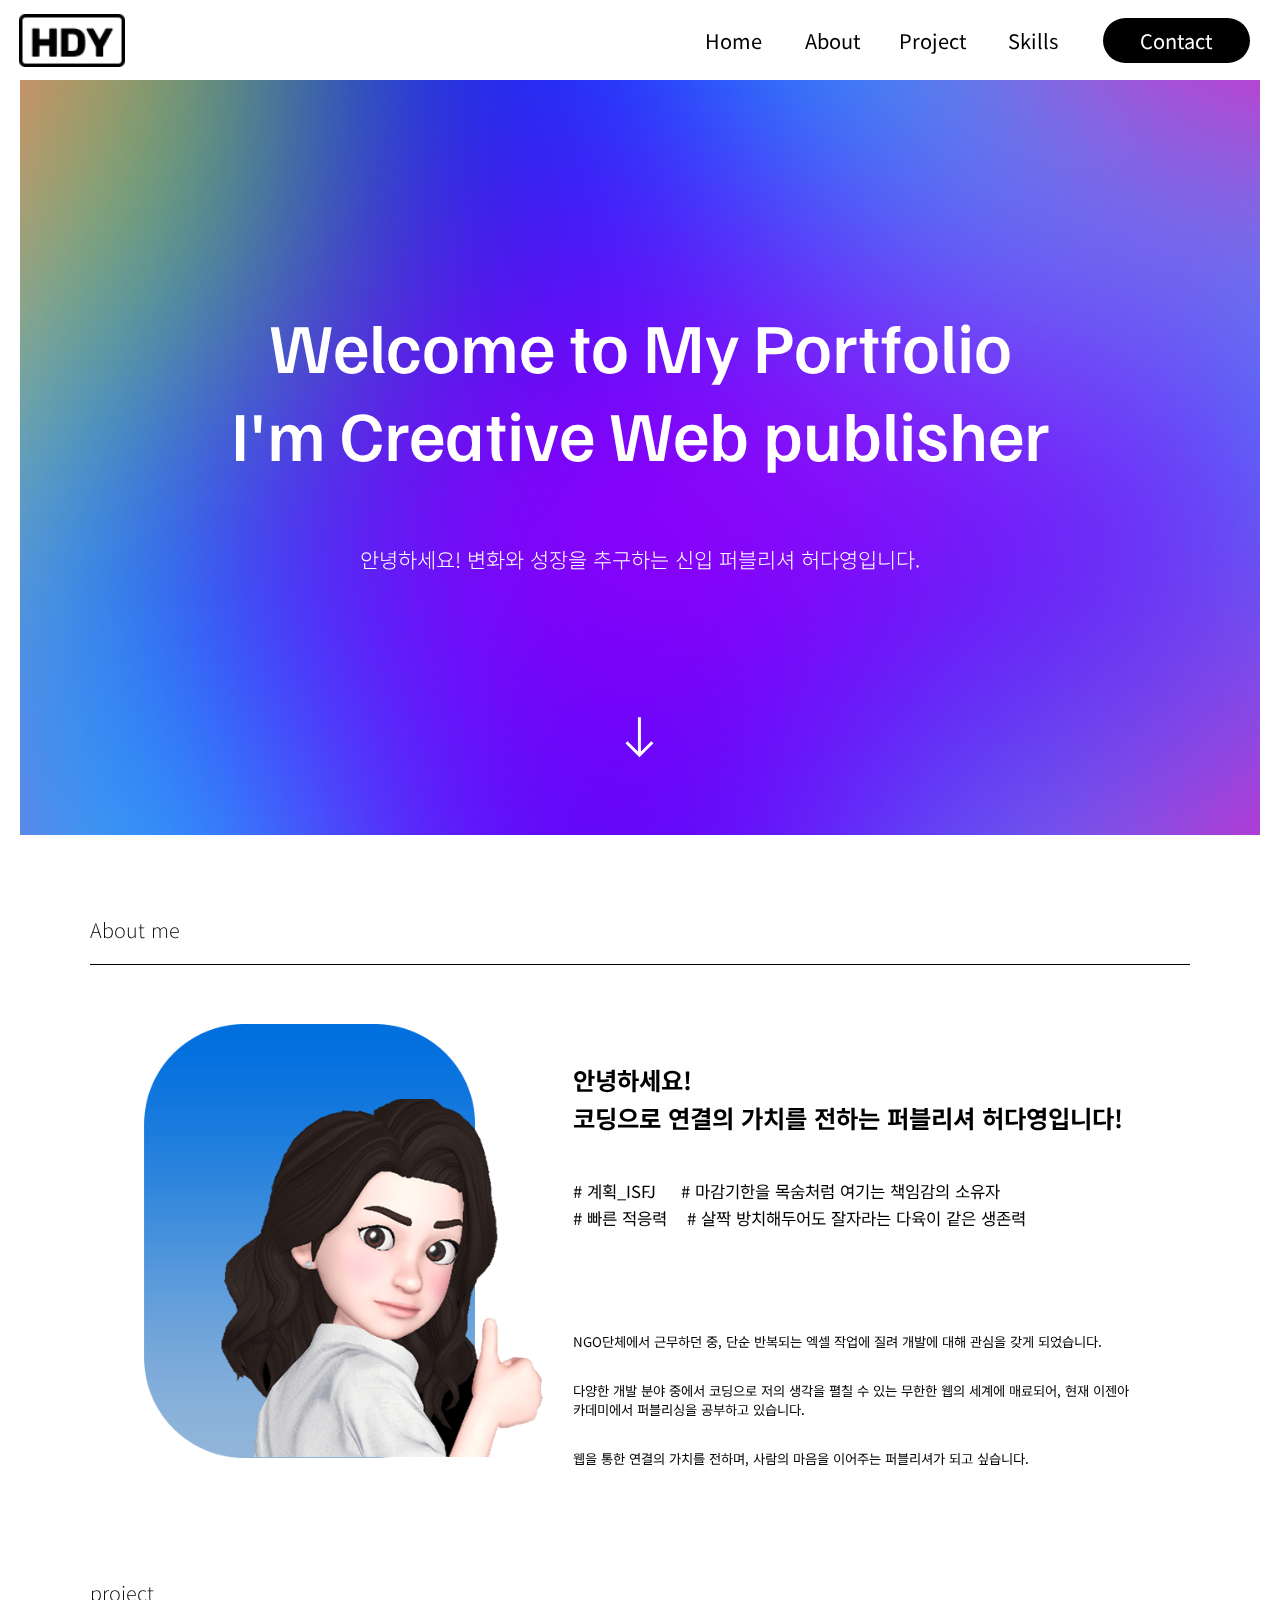
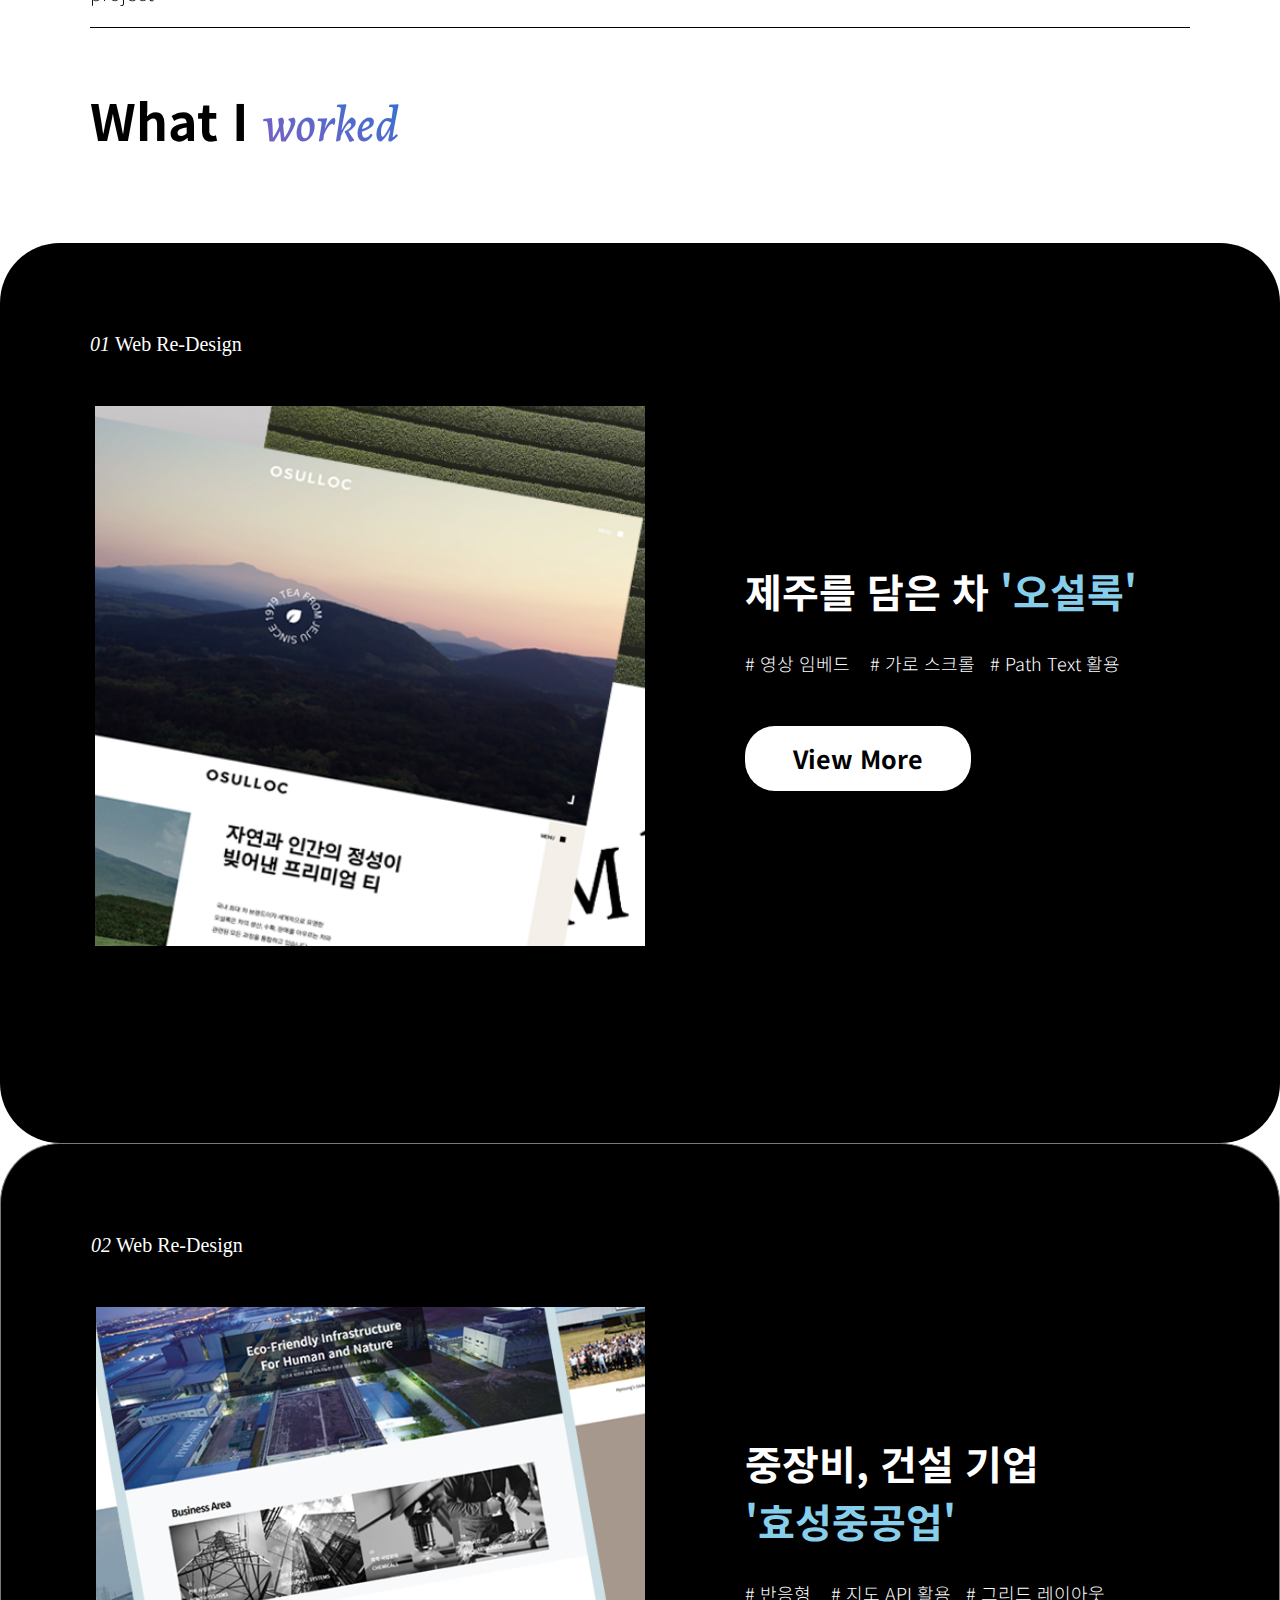
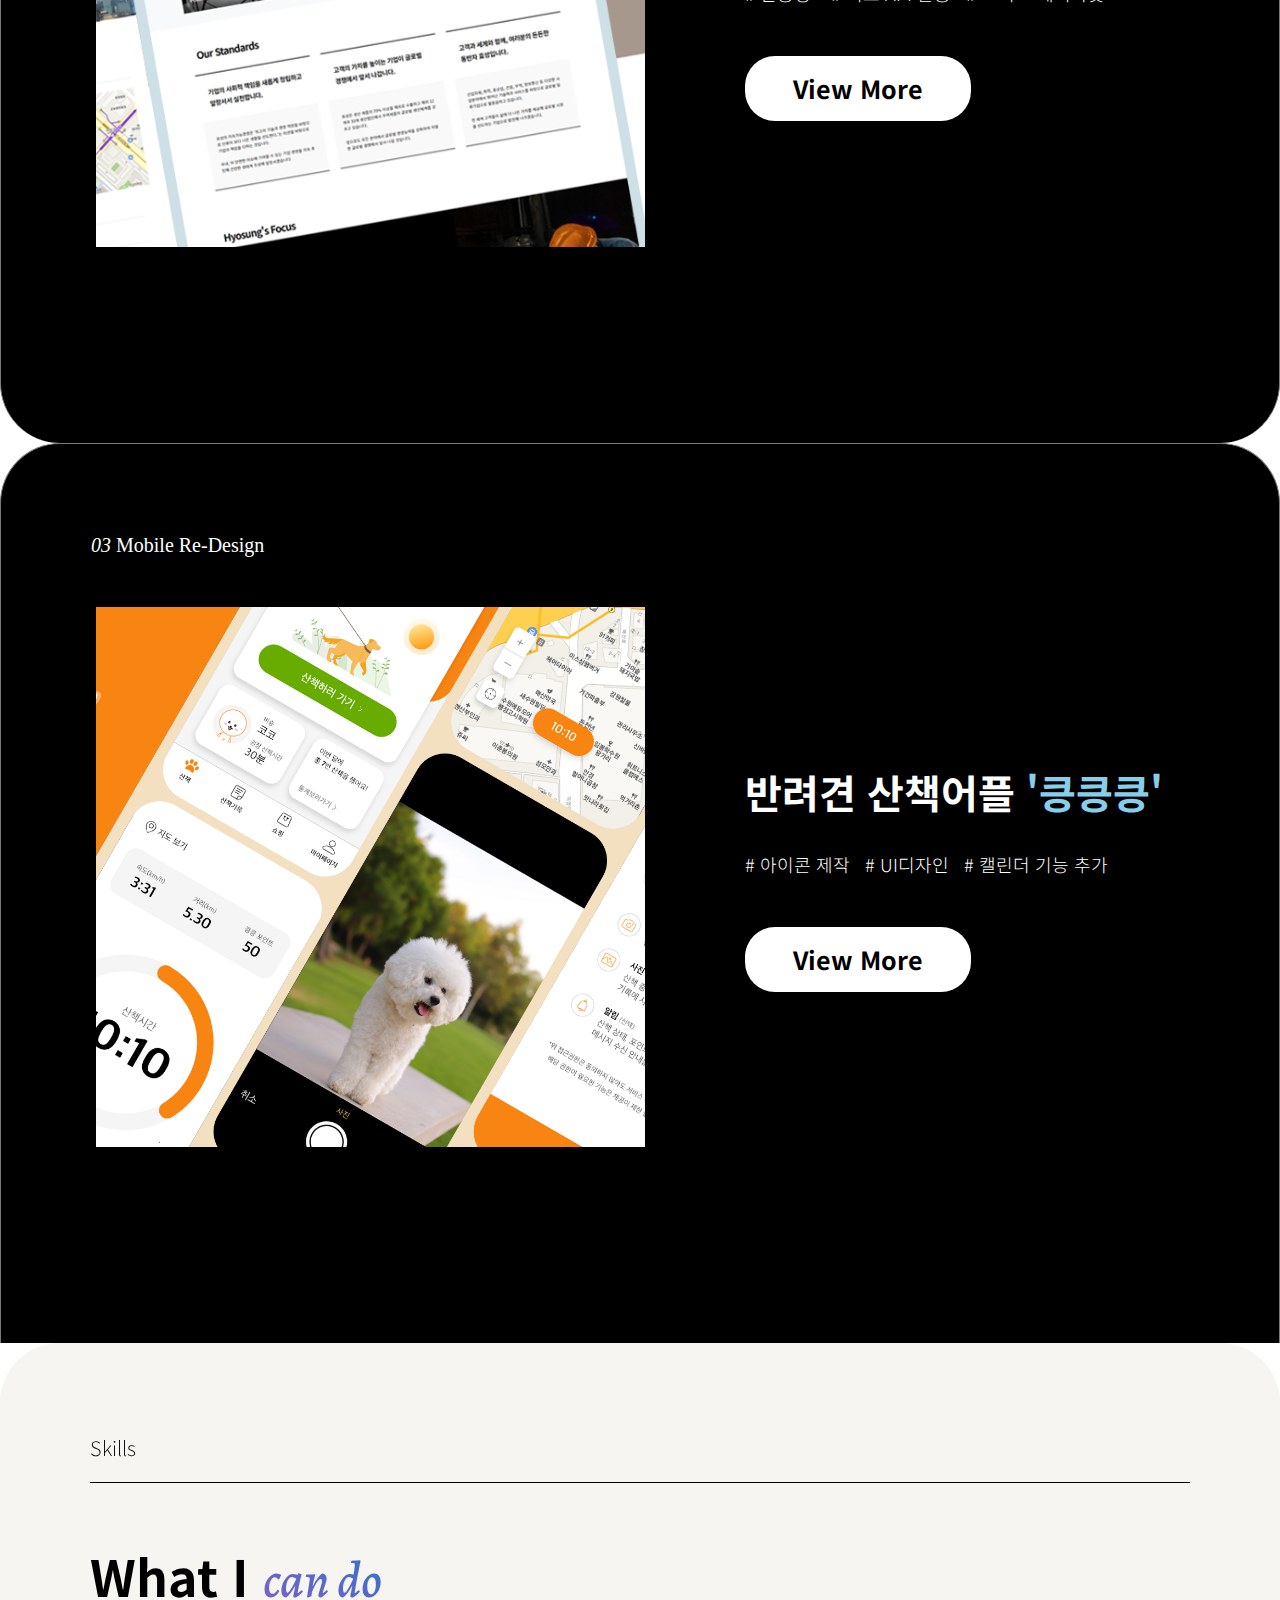
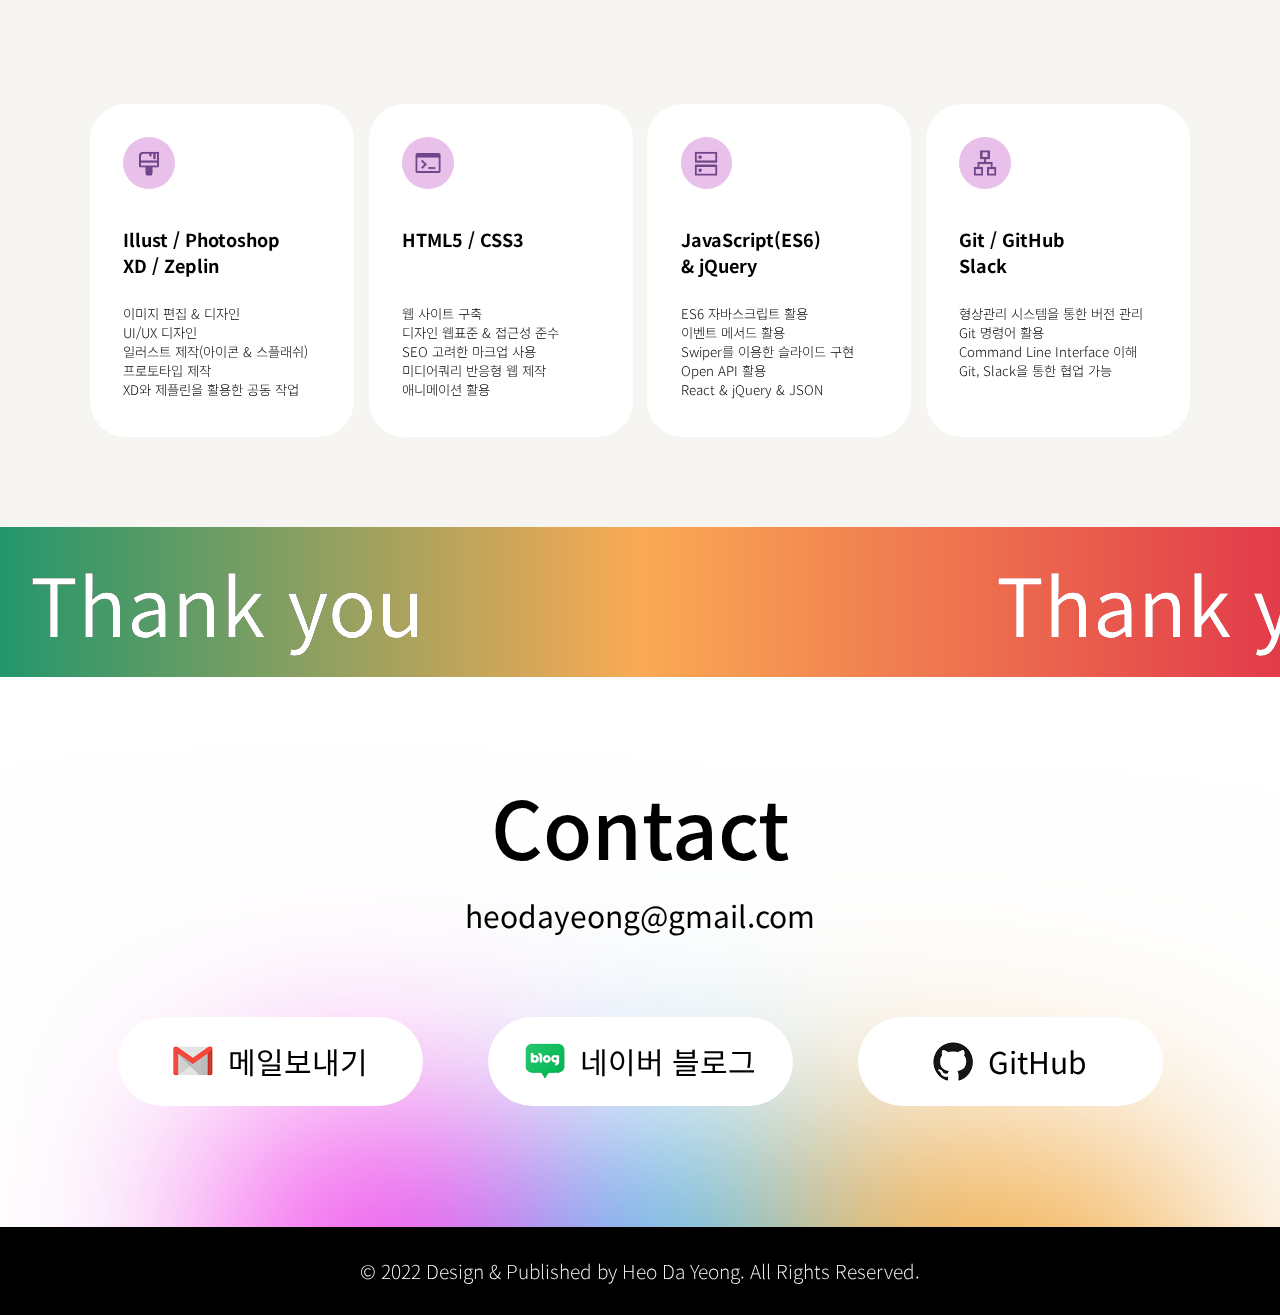
==== index.html @ 9a9a5e25 "포트폴리오 오픈그래피 추가" ====
<!DOCTYPE html>
<html lang="ko">
  <head>
    <meta charset="UTF-8" />
    <meta http-equiv="X-UA-Compatible" content="IE=edge" />
    <meta
      name="viewport"
      content="width=device-width,initial-scale=1,minimum-scale=1,maximum-scale=1,user-scalable=no"
    />
    <title>다영's 포트폴리오</title>
    <!-- 미니 리셋 -->
    <link rel="stylesheet" href="common/minireset.css" />
    <!-- 작성한 CSS -->
    <link rel="stylesheet" href="portfolio.css" />
    <!-- 웹폰트 연결 -->
    <link rel="preconnect" href="https://fonts.googleapis.com" />
    <link rel="preconnect" href="https://fonts.gstatic.com" crossorigin />
    <link
      href="https://fonts.googleapis.com/css2?family=Alegreya:ital,wght@0,400;0,500;0,600;0,700;1,400;1,500;1,600;1,700&family=Familjen+Grotesk:ital,wght@0,400;0,500;0,600;0,700;1,400;1,500;1,600;1,700&family=Noto+Sans+KR:wght@100;300;400;500;700;900&display=swap"
      rel="stylesheet"
    />
    <!-- 파비콘 -->
    <link href="./myfavicon.ico" rel="icon" type="image/x-icon" />
    <!-- 오픈그래프 -->
    <meta property="og:title" content="다영's 포트폴리오" />
    <meta
      property="og:description"
      content="웹 퍼블리셔 허다영의 포트폴리오 페이지입니다"
    />
    <meta
      property="og:image"
      content="https://zeroall-h.github.io/portfolio/images/opengraph_img1.png"
    />
    <meta property="og:url" content="https://zeroall-h.github.io/portfolio/" />
    <!-- 트위터 연결 -->
    <meta name="twitter:card" content="다영's 포트폴리오" />
    <meta name="twitter:title" content="다영's 포트폴리오" />
    <meta
      name="twitter:description"
      content="웹 퍼블리셔 허다영의 포트폴리오 페이지입니다"
    />
    <meta
      name="twitter:image"
      content="https://zeroall-h.github.io/portfolio/images/opengraph_img3.png"
    />
    <meta name="twitter:url" content="https://zeroall-h.github.io/portfolio/" />

    <!-- 제이쿼리 연결 -->
    <script src="common/jquery-3.6.0.min.js"></script>
    <script defer src="script.js"></script>
    <!-- 마우스 이벤트 -->
    <script defer src="./script.js"></script>

    <script src="https://cpwebassets.codepen.io/assets/editor/iframe/iframeConsoleRunner-7549a40147ccd0ba0a6b5373d87e770e49bb4689f1c2dc30cccc7463f207f997.js"></script>
    <script src="https://cpwebassets.codepen.io/assets/editor/iframe/iframeRefreshCSS-4793b73c6332f7f14a9b6bba5d5e62748e9d1bd0b5c52d7af6376f3d1c625d7e.js"></script>
    <script src="https://cpwebassets.codepen.io/assets/editor/iframe/iframeRuntimeErrors-4f205f2c14e769b448bcf477de2938c681660d5038bc464e3700256713ebe261.js"></script>
  </head>
  <body>
    <header>
      <h1><a href="/">로고</a></h1>
      <ul id="gnb">
        <li><a href="#">Home</a></li>
        <li><a href="#aboutMe">About</a></li>
        <li><a href="#project">Project</a></li>
        <li><a href="#skills">Skills</a></li>
        <li><a href="#contact">Contact</a></li>
      </ul>
    </header>
    <main>
      <div class="mainBox" id="main">
        <h2>
          Welcome to My Portfolio<span class="block">
            I'm <span id="move">Creative</span> Web publisher</span
          >
        </h2>
        <h3>안녕하세요! 변화와 성장을 추구하는 신입 퍼블리셔 허다영입니다.</h3>
        <div class="scrollDown"></div>
      </div>
    </main>
    <section id="aboutMe" class="aboutMe">
      <h2 class="sectionTitle">About me</h2>
      <div class="line"></div>
      <div class="aboutMeWrapper">
        <div class="emoji_wrap">
          <div class="emoji_background"></div>
          <div class="emoji"></div>
        </div>

        <div class="intro_wrap">
          <ul class="intro">
            <li>
              <h2>
                <span class="block">안녕하세요!</span> 코딩으로 연결의 가치를
                전하는 퍼블리셔 허다영입니다!
              </h2>
            </li>
            <li>
              # 계획_ISFJ &nbsp;&nbsp;&nbsp; # 마감기한을 목숨처럼 여기는
              책임감의 소유자
            </li>
            <li></li>
            <li>
              # 빠른 적응력 &nbsp;&nbsp;&nbsp;# 살짝 방치해두어도 잘자라는
              다육이 같은 생존력
            </li>
            <li></li>
          </ul>
          <div class="txt_wrap">
            <p>
              NGO단체에서 근무하던 중, 단순 반복되는 엑셀 작업에 질려 개발에
              대해 관심을 갖게 되었습니다.
            </p>

            <p>
              다양한 개발 분야 중에서 코딩으로 저의 생각을 펼칠 수 있는 무한한
              웹의 세계에 매료되어, 현재 이젠아카데미에서 퍼블리싱을 공부하고
              있습니다.
            </p>

            <p>
              웹을 통한 연결의 가치를 전하며, 사람의 마음을 이어주는 퍼블리셔가
              되고 싶습니다.
            </p>
          </div>
        </div>
      </div>
    </section>

    <section class="project" id="project">
      <div class="lineBox">
        <h2 class="sectionTitle">project</h2>
        <div class="line"></div>
        <div class="decoration_title">
          What I <span class="decoration_title_color">worked</span>
        </div>
      </div>
      <ul class="projectBox">
        <li>
          <p>01 <span class="projectTxt">Web Re-Design</span></p>
          <div class="projectWrap">
            <div class="projectbg projectbg2"></div>
            <ul class="projectExplain projectExplain2">
              <li>제주를 담은 차 <span class="decoration">'오설록'</span></li>
              <li class="smallTxt">
                # 영상 임베드 &nbsp;&nbsp; # 가로 스크롤 &nbsp;&nbsp;# Path Text
                활용
              </li>
              <li>
                <div class="viewMoreBtn">
                  <a href="https://zeroall-h.github.io/portfolio/pf1"
                    >View More</a
                  >
                </div>
              </li>
            </ul>
          </div>
        </li>
        <li>
          <p>02 <span class="projectTxt">Web Re-Design</span></p>
          <div class="projectWrap">
            <div class="projectbg projectbg1"></div>
            <ul class="projectExplain projectExplain1">
              <li>
                중장비, 건설 기업
                <span class="decoration">'효성중공업'</span>
              </li>
              <li class="smallTxt">
                # 반응형 &nbsp;&nbsp; # 지도 API 활용 &nbsp;&nbsp;# 그리드
                레이아웃
              </li>
              <li>
                <div class="viewMoreBtn">
                  <a href="https://zeroall-h.github.io/portfolio/pf2"
                    >View More</a
                  >
                </div>
              </li>
            </ul>
          </div>
        </li>

        <li>
          <p>03 <span class="projectTxt">Mobile Re-Design</span></p>
          <div class="projectWrap">
            <div class="projectbg projectbg3"></div>
            <ul class="projectExplain projectExplain2">
              <li>반려견 산책어플 <span class="decoration">'킁킁킁'</span></li>
              <li class="smallTxt">
                # 아이콘 제작&nbsp;&nbsp; # UI디자인 &nbsp;&nbsp;# 캘린더 기능
                추가
              </li>
              <li>
                <div class="viewMoreBtn">
                  <a href="https://zeroall-h.github.io/portfolio/pf3"
                    >View More</a
                  >
                </div>
              </li>
            </ul>
          </div>
        </li>
      </ul>
    </section>
    <section id="skill">
      <h2 class="sectionTitle" id="skills">Skills</h2>
      <div class="line"></div>
      <div class="decoration_title">
        What I <span class="decoration_title_color">can do</span>
      </div>
      <ul class="skillList">
        <li>
          <div class="imgbox">
            <img src="./images/skill_img1.png" alt="브러쉬" />
          </div>
          <h2>Illust / Photoshop <span class="block"> XD / Zeplin</span></h2>
          <ul class="skillList_text">
            <li>이미지 편집 & 디자인</li>
            <li>UI/UX 디자인</li>
            <li>일러스트 제작(아이콘 & 스플래쉬)</li>
            <li>프로토타입 제작</li>
            <li>XD와 제플린을 활용한 공동 작업</li>
          </ul>
        </li>
        <li>
          <div class="imgbox">
            <img src="./images/skill_img2.png" alt="코딩" />
          </div>
          <h2>
            HTML5 / CSS3<span class="block" style="color: transparent"
              >반응형 웹</span
            >
          </h2>
          <ul class="skillList_text">
            <li>웹 사이트 구축</li>
            <li>디자인 웹표준 & 접근성 준수</li>
            <li>SEO 고려한 마크업 사용</li>
            <li>미디어쿼리 반응형 웹 제작</li>
            <li>애니메이션 활용</li>
          </ul>
        </li>
        <li>
          <div class="imgbox">
            <img src="./images/skill_img3.png" alt="서버" />
          </div>
          <h2>JavaScript(ES6) <span class="block">& jQuery</span></h2>
          <ul class="skillList_text">
            <li>ES6 자바스크립트 활용</li>
            <li>이벤트 메서드 활용</li>
            <li>Swiper를 이용한 슬라이드 구현</li>
            <li>Open API 활용</li>
            <li>React & jQuery & JSON</li>
          </ul>
        </li>
        <li>
          <div class="imgbox">
            <img src="./images/skill_img4.png" alt="네트워크" />
          </div>
          <h2>Git / GitHub <span class="block">Slack</span></h2>
          <ul class="skillList_text">
            <li>형상관리 시스템을 통한 버전 관리</li>
            <li>Git 명령어 활용</li>
            <li>Command Line Interface 이해</li>
            <li>Git, Slack을 통한 협업 가능</li>
          </ul>
        </li>
      </ul>
    </section>
    <div class="marquee">
      <div>
        <span>Thank you</span>
        <span class="decoTxt">for watching</span>
        <span>Thank you</span>
        <span class="decoTxt">for watching</span>
        <span>Thank you</span>
        <span class="decoTxt">for watching</span>
        <span>Thank you</span>
        <span class="decoTxt">for watching</span>
      </div>
    </div>
    <section id="contact">
      <h2>Contact</h2>
      <h3>heodayeong@gmail.com</h3>
      <ul class="contactBtn">
        <li>
          <a href="mailto:heodayeong@gmail.com"
            ><img src="./images/gmail.png" alt="지메일" /> 메일보내기</a
          >
        </li>
        <li>
          <a href="https://blog.naver.com/1953485789" target="_blank"
            ><img src="./images/blog.png" alt="네이버블로그" /> 네이버 블로그</a
          >
        </li>
        <li>
          <a href="https://github.com/zeroall-h/portfolio" target="_blank"
            ><img src="./images/git.png" alt="깃허브" /> GitHub</a
          >
        </li>
      </ul>
    </section>
    <footer>
      &copy; 2022 Design & Published by Heo Da Yeong. All Rights Reserved.
    </footer>
    <!-- 마우스 이벤트 -->
    <script src="https://cpwebassets.codepen.io/assets/common/stopExecutionOnTimeout-1b93190375e9ccc259df3a57c1abc0e64599724ae30d7ea4c6877eb615f89387.js"></script>

    <script></script>
  </body>
</html>
---- common/minireset.css ----
/*! minireset.css v0.0.6 | MIT License | github.com/jgthms/minireset.css */html,body,p,ol,ul,li,dl,dt,dd,blockquote,figure,fieldset,legend,textarea,pre,iframe,hr,h1,h2,h3,h4,h5,h6{margin:0;padding:0}h1,h2,h3,h4,h5,h6{font-size:100%;font-weight:normal}ul{list-style:none;/*edit*/padding: 0;/*edit*/}button,input,select{margin:0;/*edit*/outline: 0;/*edit*/}html{box-sizing:border-box}*,*::before,*::after{box-sizing:inherit}img,video{height:auto;max-width:100%;/*edit*/vertical-align: top;/*edit*/}iframe{border:0}table{border-collapse:collapse;border-spacing:0}td,th{padding:0}/*edit*/a{text-decoration: none;}
---- portfolio.css ----
@charset "utf-8";
html {
  scroll-behavior: smooth;
}
body {
  font-family: "Noto Sans KR", "나눔고딕", "맑은 고딕", sans-serif;
  overflow-x: hidden;
  overflow-y: auto;
}
/* 공통 스타일 */
a {
  color: inherit;
}
.sectionTitle {
  font-size: 20px;
  font-weight: 200;
}
.line {
  width: 100%;
  height: 0.5px;
  background-color: #000;
  margin-top: 20px;
  margin-bottom: 56px;
}
.decoration_title {
  font-weight: 700;
  font-size: 50px;

  height: 100px;
}
.decoration_title_color {
  font-family: "Alegreya", serif;
  font-size: 50px;
  font-style: italic;
  background: linear-gradient(to right top, #845ec2, #2c73d2);
  color: transparent;
  -webkit-background-clip: text;
  font-weight: 500;
}
.block {
  display: block;
}
/* header */
header {
  width: 100%;
  height: 80px;
  background-color: transparent;
  display: flex;
  justify-content: space-between;
  align-items: center;
  position: fixed;
  top: 0;
  overflow: hidden;
  z-index: 9999;
}
header h1 {
  text-indent: -9999px;
}
header h1 a {
  display: block;
  width: 164px;
  height: 53px;
  background: url(./images/header_logo.png) no-repeat 0 50% / contain;
  margin-left: 1.5vw;
}
header #gnb {
  display: flex;
  font-size: 20px;
  text-align: center;
  margin-right: 30px;
  line-height: 45px;
}
header #gnb a {
  display: block;
  color: #000;
  width: 100px;
}
header #gnb a:hover {
  color: rgb(63, 94, 251);
}
header #gnb li:last-child a {
  margin-left: 20px;
  width: 147px;
  height: 45px;
  border-radius: 22.5px;
  background-color: #000;
  color: #fff;
}

header #gnb li:last-child:hover a {
  color: #fff;
  background: radial-gradient(
    circle,
    rgba(63, 94, 251, 1) 0%,
    rgba(252, 70, 107, 1) 100%
  );
}
/* main */
main {
  width: 96.8%;
  height: calc(95vh - 100px);
  background: url(./images/main_background.png) no-repeat 50% / cover;
  margin: 80px auto;
  position: relative;
}
.mainBox {
  width: 90%;
  height: 90%;
  position: absolute;
  color: #fff;
  text-align: center;
  top: 50%;
  left: 50%;
  transform: translate(-50%, -50%);
  overflow: hidden;
  display: flex;
  flex-direction: column;
  justify-content: space-between;
  align-items: center;
  z-index: 999;
}
.mainBox h2 {
  width: 100%;
  position: absolute;
  top: 40%;
  left: 50%;
  transform: translate(-50%, -50%);
  font-family: "Familjen Grotesk", sans-serif;
  font-weight: 500;
  font-size: 5.510416666666667vw;
}
.mainBox h3 {
  width: 100%;
  font-size: 1.6276041666666667vw;
  font-weight: 300;
  position: absolute;
  top: 65%;
  left: 50%;
  transform: translate(-50%, -50%);
}
.mainBox .scrollDown {
  width: 50px;
  height: 50px;
  position: absolute;
  left: 50%;
  bottom: 5%;
  transform: translateX(-50%);
  background: url(./images/arrow.svg) no-repeat;
  animation: ani_image 1s ease infinite alternate-reverse;
}
@keyframes ani_image {
  100% {
    transform: translate(-50%, -10px);
  }
}
/* aboutme */
.aboutMe {
  padding: 0px 90px 80px;
}
.aboutMe .sectionTitle {
  padding: 0;
}
.aboutMeWrapper {
  display: flex;
  justify-content: space-evenly;
  width: 100%;
  margin: 0 auto;
}

.emoji_wrap {
  width: 34.114583333333336vw;
  height: 34.244791666666664vw;
  position: relative;
  margin-left: 4vw;
}
.emoji_background {
  position: absolute;
  top: 0;
  left: 0;
  width: 26.3671875vw;
  height: 34.375vw;
  background: url(./images/emoji_background.png) no-repeat 50% / cover;
}
.emoji {
  position: absolute;
  bottom: 2px;
  right: 30px;
  width: 25.130208333333332vw;
  height: 27.9296875vw;
  background: url(./images/emoji.png) no-repeat 50% / cover;
}

.aboutMe li h2 {
  font-size: 1.9vw;
  font-weight: 700;
  margin-bottom: 40px;
  margin-top: 40px;
}
.intro_wrap {
  width: 52%;
  margin-right: 4vw;
}
.intro {
  font-size: 1.3020833333333333vw;
  margin-bottom: 100px;
  line-height: 1.6;
}
.intro h2 > li {
  background-color: aquamarine;
}
.txt_wrap p {
  font-size: 1.0416666666666667vw;
  margin-bottom: 30px;
}
/* project */
.lineBox {
  padding-left: 90px;
  padding-right: 90px;
}
.projectBox {
  width: 100%;
  margin-top: 60px;
  display: flex;
  flex-wrap: wrap;
  justify-content: center;
  align-items: center;
}
.projectBox > li {
  width: 100%;
  height: 100vh;
  background-color: #000;
  border-radius: 60px;
  color: #fff;
  padding: 90px;
  position: sticky;
  top: 20px;
}
.projectBox > li:nth-child(2),
.projectBox > li:last-child {
  border: #797979 1px solid;
  border-bottom: none;
}
.projectBox > li:last-child {
  border-bottom-left-radius: 0;
  border-bottom-right-radius: 0;
}
.project .line1 {
  width: 80%;
  height: 0.5px;
  background-color: #000;
  margin: 20px auto 56px;
}
.projectBox p {
  font-size: 20px;
  font-family: Montserrat;
  font-style: italic;
  padding-bottom: 30px;
}
.projectBox .projectTxt {
  font-style: normal;
}
.projectWrap {
  width: 100%;
  height: 60vh;
  margin: 20px auto;
  position: relative;

  display: flex;
  justify-content: center;
  align-items: center;
}
.projectbg {
  width: 50%;
  height: 100%;
  margin-right: 100px;
}
.projectbg2 {
  background: url(./images/project_img2.png) no-repeat 50% / cover;
}
.projectbg1 {
  background: url(./images/project_img1.png) no-repeat 50% / cover;
}
.projectbg3 {
  background: url(./images/project_img3.png) no-repeat 50% / cover;
}
.projectExplain {
  width: 40%;
}
span.decoration {
  color: skyblue;
}
.projectExplain li {
  font-size: 40px;
  font-weight: 700;
  word-break: keep-all;
}
.projectExplain li.smallTxt {
  font-size: 18px;
  font-weight: 300;
  padding: 30px 0 50px;
}
.projectExplain .viewMoreBtn {
  width: 226px;
  height: 65px;
  border-radius: 30px;
  background-color: #fff;
  display: grid;
  place-content: center;
  color: #000;
  font-size: 25px;
}
.projectExplain .viewMoreBtn:hover {
  color: #fff;
  background-color: burlywood;
  cursor: pointer;
}
/* skill */
#skill {
  width: 100%;
  height: 100%;
  background-color: #f6f5f1;
  border-top-left-radius: 60px;
  border-top-right-radius: 60px;
  padding: 90px;
}
.skillList {
  width: 100%;
  display: flex;
  justify-content: space-between;
  margin: 65px auto 0px;
}
.skillList li {
  width: 24%;
  height: 26.042vw;
  border-radius: 36px;
  background-color: #fff;
  padding: 2.6041666666666665vw;
}
.skillList li img {
  width: 30px;
}
.skillList .imgbox {
  width: 4.036458333333333vw;
  height: 4.036458333333333vw;
  border-radius: 50%;
  background-color: #e9c0ea;
  display: grid;
  place-content: center;
}
.skillList li h2 {
  padding-top: 2.9296875vw;
  font-size: 1.4vw;
  font-weight: 700;
  padding-bottom: 2vw;
}
.skillList li {
  font-size: 1.0416666666666667vw;
  font-weight: 300;
}
.skillList .skillList_text li {
  width: 100%;
  padding: 0;
  height: auto;
}

/* Thank you for watching */
.marquee {
  width: 100%;
  height: 150px;
  background-color: #000;
  color: #fff;
  font-size: 80px;
  overflow: hidden;
  position: relative;
}
.marquee div {
  display: block;
  line-height: 150px;
  width: 200%;
  height: 150px;
  position: absolute;
  overflow: hidden;
  animation: marquee 15s linear infinite forwards;
}
.marquee span {
  padding: 20px 30px;
}
.marquee span.decoTxt {
  font-family: Cambria, Cochin, Georgia, Times, "Times New Roman", serif;
  font-style: italic;
}

@keyframes marquee {
  0% {
    left: 0%;
  }
  100% {
    left: -70%;
  }
}
/* 컨택 */
#contact {
  width: 100%;
  height: 550px;
  background: url(./images/footerBackground.png) no-repeat 50% / cover;
  text-align: center;
}
#contact h2 {
  padding: 90px 0 10px 0;
  font-size: 80px;
  font-weight: 500;
}
#contact h3 {
  font-size: 30px;
  font-weight: 400;
  padding-bottom: 80px;
}
.contactBtn {
  width: 1045px;
  display: flex;
  margin: 0 auto;
  justify-content: space-between;
}

.contactBtn li img {
  display: block;
  padding-right: 15px;
  transition: 0.5s;
}
.contactBtn li a {
  width: 305px;
  height: 89px;
  border-radius: 44.5px;
  color: #000;
  font-size: 30px;
  background-color: #fff;
  display: flex;
  justify-content: center;
  align-items: center;
}
.contactBtn li a:hover {
  text-decoration: underline;
}
.contactBtn li a:hover > img {
  transform: rotate(10deg);
}

/* 푸터 */
footer {
  width: 100%;
  background-color: #000;
  font-weight: 200;
  font-size: 1.2rem;
  color: #fff;
  display: grid;
  place-items: center;
  padding: 30px 20px;
}

/* 마우스 이벤트 */
.decoTxt {
  color: #fff;
  background: #000;
  mix-blend-mode: lighten;
  font-size: 80px;
  margin: auto;
  height: 100px;
  animation: filterHue2 8s linear infinite;
}
.decoTxt::before {
  content: "";
  display: block;
  position: absolute;
  top: 0;
  right: 0;
  bottom: 0;
  left: 0;
  background: #e23b4a;
  background: url("[data-uri]");
  background: -webkit-gradient(
    linear,
    0% 50%,
    100% 50%,
    color-stop(0%, #23966c),
    color-stop(25%, #faaa54),
    color-stop(50%, #e23b4a),
    color-stop(75%, #db0768),
    color-stop(100%, #360670)
  );
  background: -moz-linear-gradient(
    left,
    #23966c,
    #faaa54,
    #e23b4a,
    #db0768,
    #360670
  );
  background: -webkit-linear-gradient(
    left,
    #23966c,
    #faaa54,
    #e23b4a,
    #db0768,
    #360670
  );
  background: linear-gradient(
    to right,
    #23966c,
    #faaa54,
    #e23b4a,
    #db0768,
    #360670
  );
  pointer-events: none;
  mix-blend-mode: multiply;
}
.loader-container {
  width: 100px;
  height: 100px;
  position: absolute;
  -moz-animation: scaleUp 0.5s linear;
  -webkit-animation: scaleUp 0.5s linear;
  animation: scaleUp 0.5s linear;
  -moz-transform: scale(0);
  -ms-transform: scale(0);
  -webkit-transform: scale(0);
  transform: scale(0);
  opacity: 0;
}
.loader-container .loader {
  background: #ff0c0c;
  background: url("[data-uri]");
  background: -moz-linear-gradient(40deg, #ff0c0c, #21d400);
  background: -webkit-linear-gradient(40deg, #ff0c0c, #21d400);
  background: linear-gradient(50deg, #ff0c0c, #21d400);
  border-radius: 10px;
  -webkit-filter: hue-rotate(0deg);
  filter: hue-rotate(0deg);
  animation: filterHue 2.5s linear infinite;
  height: 100%;
  width: 100%;
  transform: rotate(0deg);
}
.loader-container .loader::after {
  content: "";
  position: absolute;
  height: 80px;
  width: 80px;
  left: 10px;
  top: 10px;
  border-radius: 100%;
}
@keyframes filterHue2 {
  50% {
    -webkit-filter: hue-rotate(1000deg);
    filter: hue-rotate(1000deg);
  }
  100% {
    -webkit-filter: hue-rotate(2000deg);
    filter: hue-rotate(2000deg);
  }
}
@-webkit-keyframes $animationName {
  50% {
    filter: hue-rotate(1000deg);
  }
  100% {
    filter: hue-rotate(2000deg);
    transform: rotate(360deg);
  }
}
@-moz-keyframes filterHue {
  50% {
    filter: hue-rotate(1000deg);
  }
  100% {
    filter: hue-rotate(2000deg);
    transform: rotate(360deg);
  }
}
@-ms-keyframes filterHue {
  50% {
    filter: hue-rotate(1000deg);
  }
  100% {
    filter: hue-rotate(2000deg);

    transform: rotate(360deg);
  }
}
@keyframes filterHue {
  50% {
    filter: hue-rotate(1000deg);
  }
  100% {
    filter: hue-rotate(2000deg);
    transform: rotate(360deg);
  }
}

@keyframes scaleUp {
  50% {
    -moz-transform: scale(0.5);
    -ms-transform: scale(0.5);
    -webkit-transform: scale(0.5);
    transform: scale(0.5);
    opacity: 1;
  }
  100% {
    -moz-transform: scale(0.25);
    -ms-transform: scale(0.25);
    -webkit-transform: scale(0.25);
    transform: scale(0.25);
  }
}
@supports (-ms-ime-align: auto) {
  .decoTxt {
    color: #21d400;
    background: transparent;
    mix-blend-mode: lighten;
    font-size: 30px;
    text-align: center;
    position: absolute;
    left: 0;
    right: 0;
    top: 0;
    bottom: 0;
    margin: auto;
    height: 100px;
    -moz-animation: filterHue2 2s linear infinite;
    -webkit-animation: filterHue2 2s linear infinite;
    animation: filterHue2 2s linear infinite;
  }

  .decoTxt::before {
    content: "";
    display: block;
    position: absolute;
    top: 0;
    right: 0;
    bottom: 0;
    left: 0;
    background: transparent;
  }
}
@media all and (-ms-high-contrast: none), (-ms-high-contrast: active) {
  .decoTxt {
    color: #ff447c;
    background: transparent;
    mix-blend-mode: lighten;
    font-size: 30px;
    text-align: center;
    position: absolute;
    left: 0;
    right: 0;
    top: 0;
    bottom: 0;
    margin: auto;
    height: 100px;
    -moz-animation: filterHue2 2s linear infinite;
    -webkit-animation: filterHue2 2s linear infinite;
    animation: filterHue2 2s linear infinite;
  }

  .decoTxt::before {
    content: "";
    display: block;
    position: absolute;
    top: 100px;
    right: 0;
    bottom: 0;
    left: 0;
    background: transparent;
  }

  .loader {
    background: url("[data-uri]") !important;
    background: -moz-linear-gradient(40deg, #f00050, #2380ff) !important;
    background: -webkit-linear-gradient(40deg, #f00050, #2380ff) !important;
    background: linear-gradient(50deg, #f00050, #2380ff) !important;
  }
}
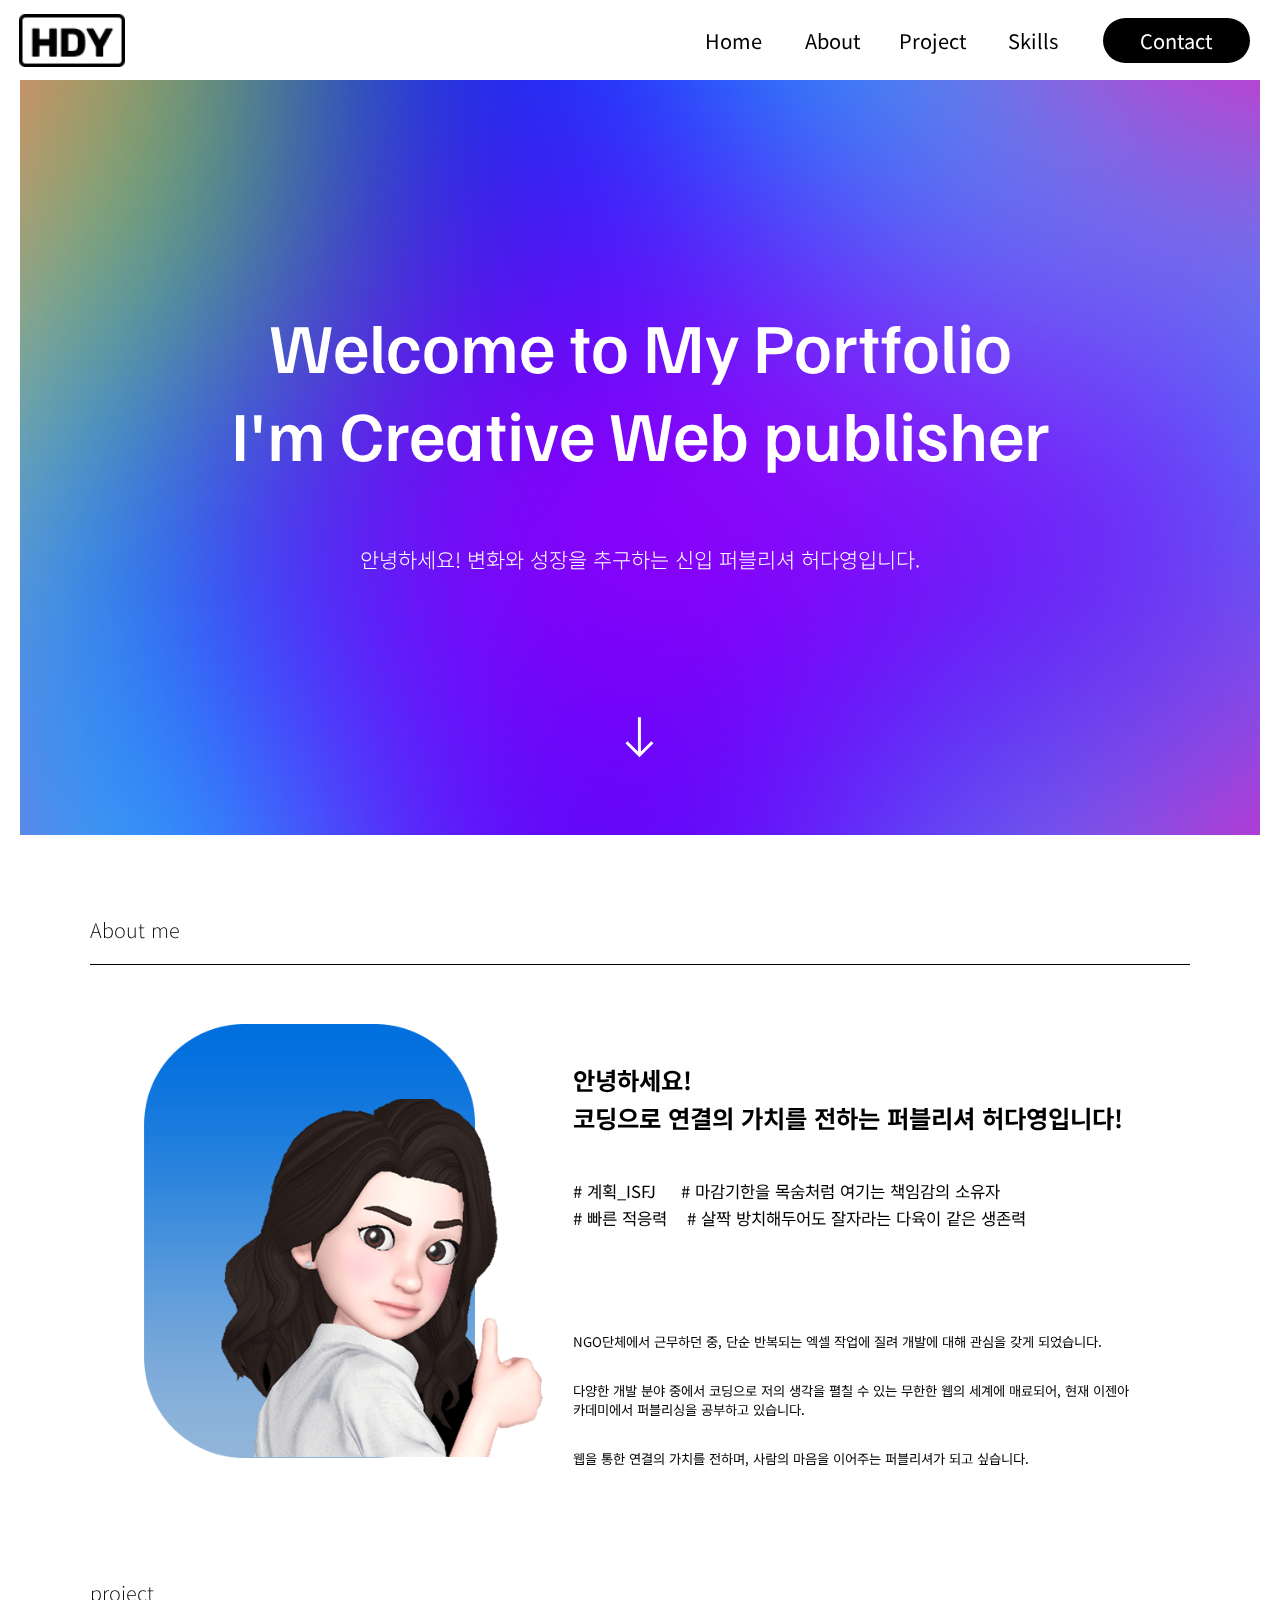
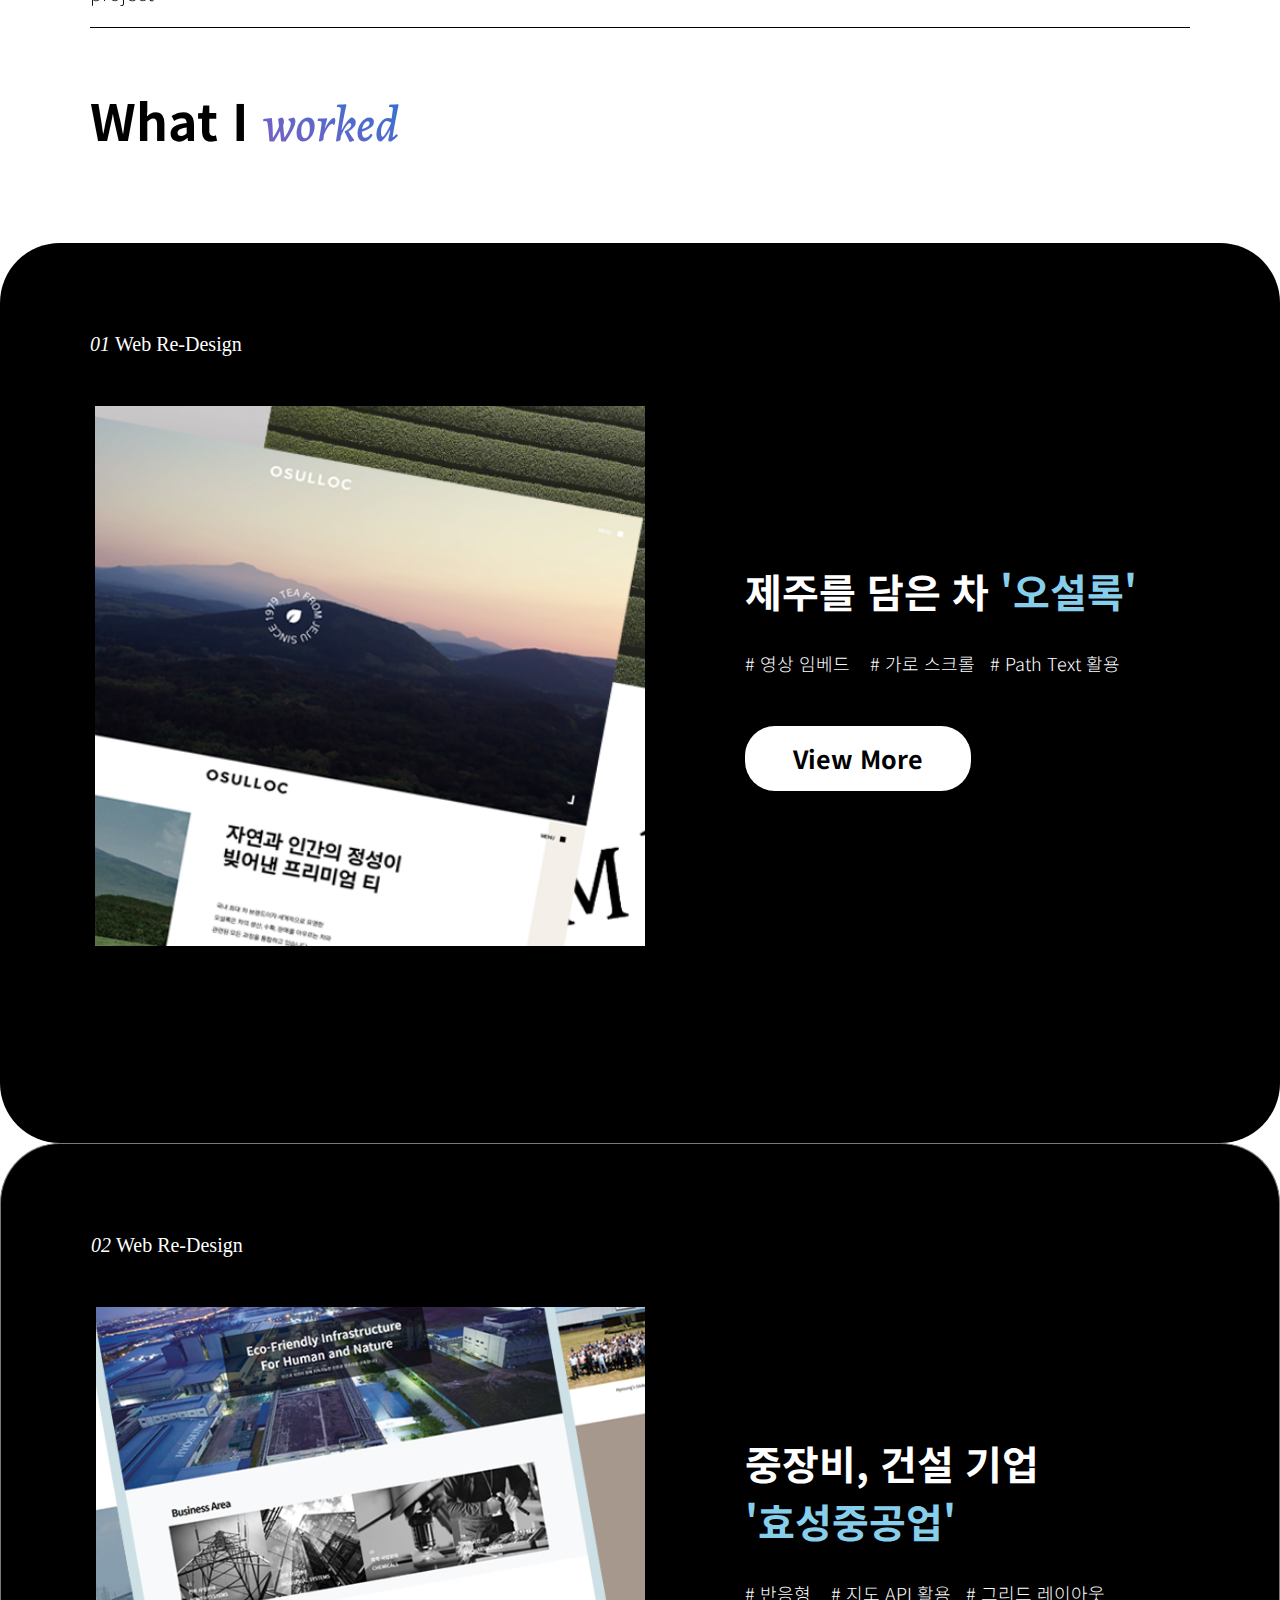
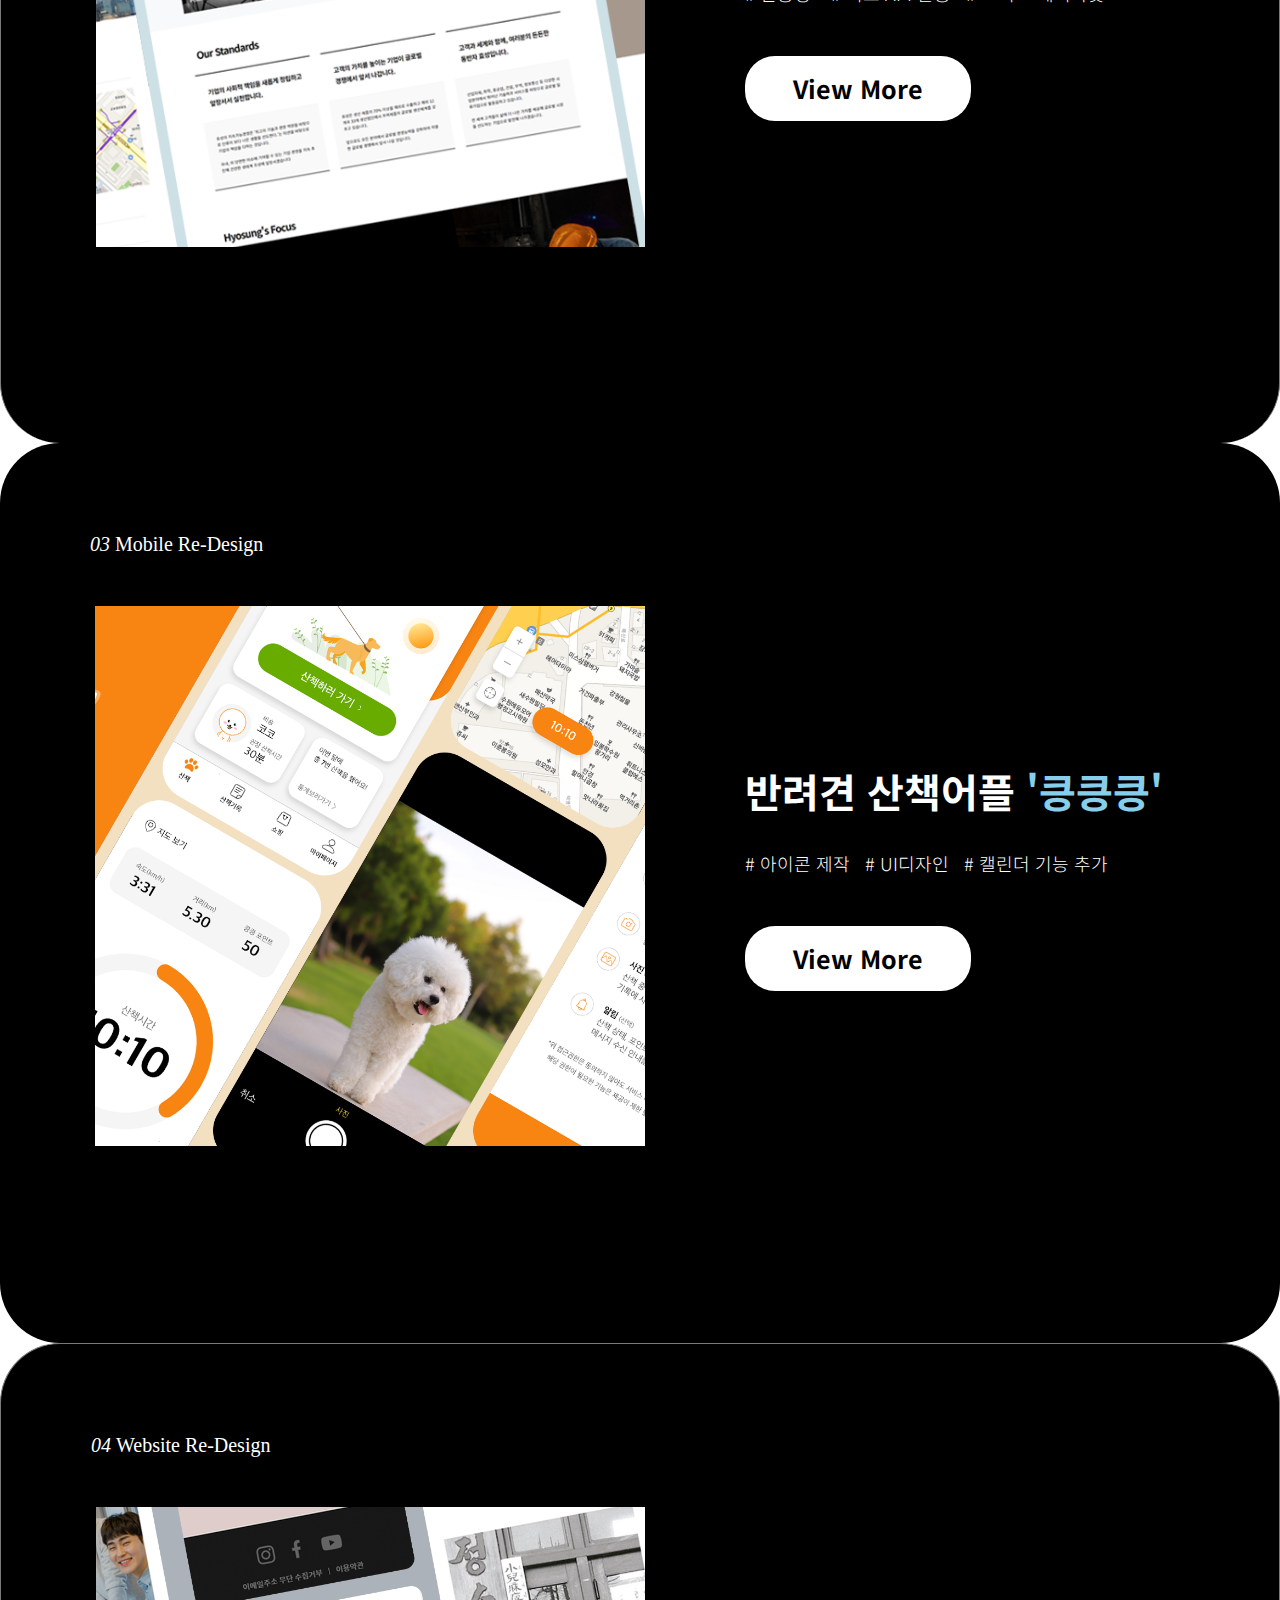
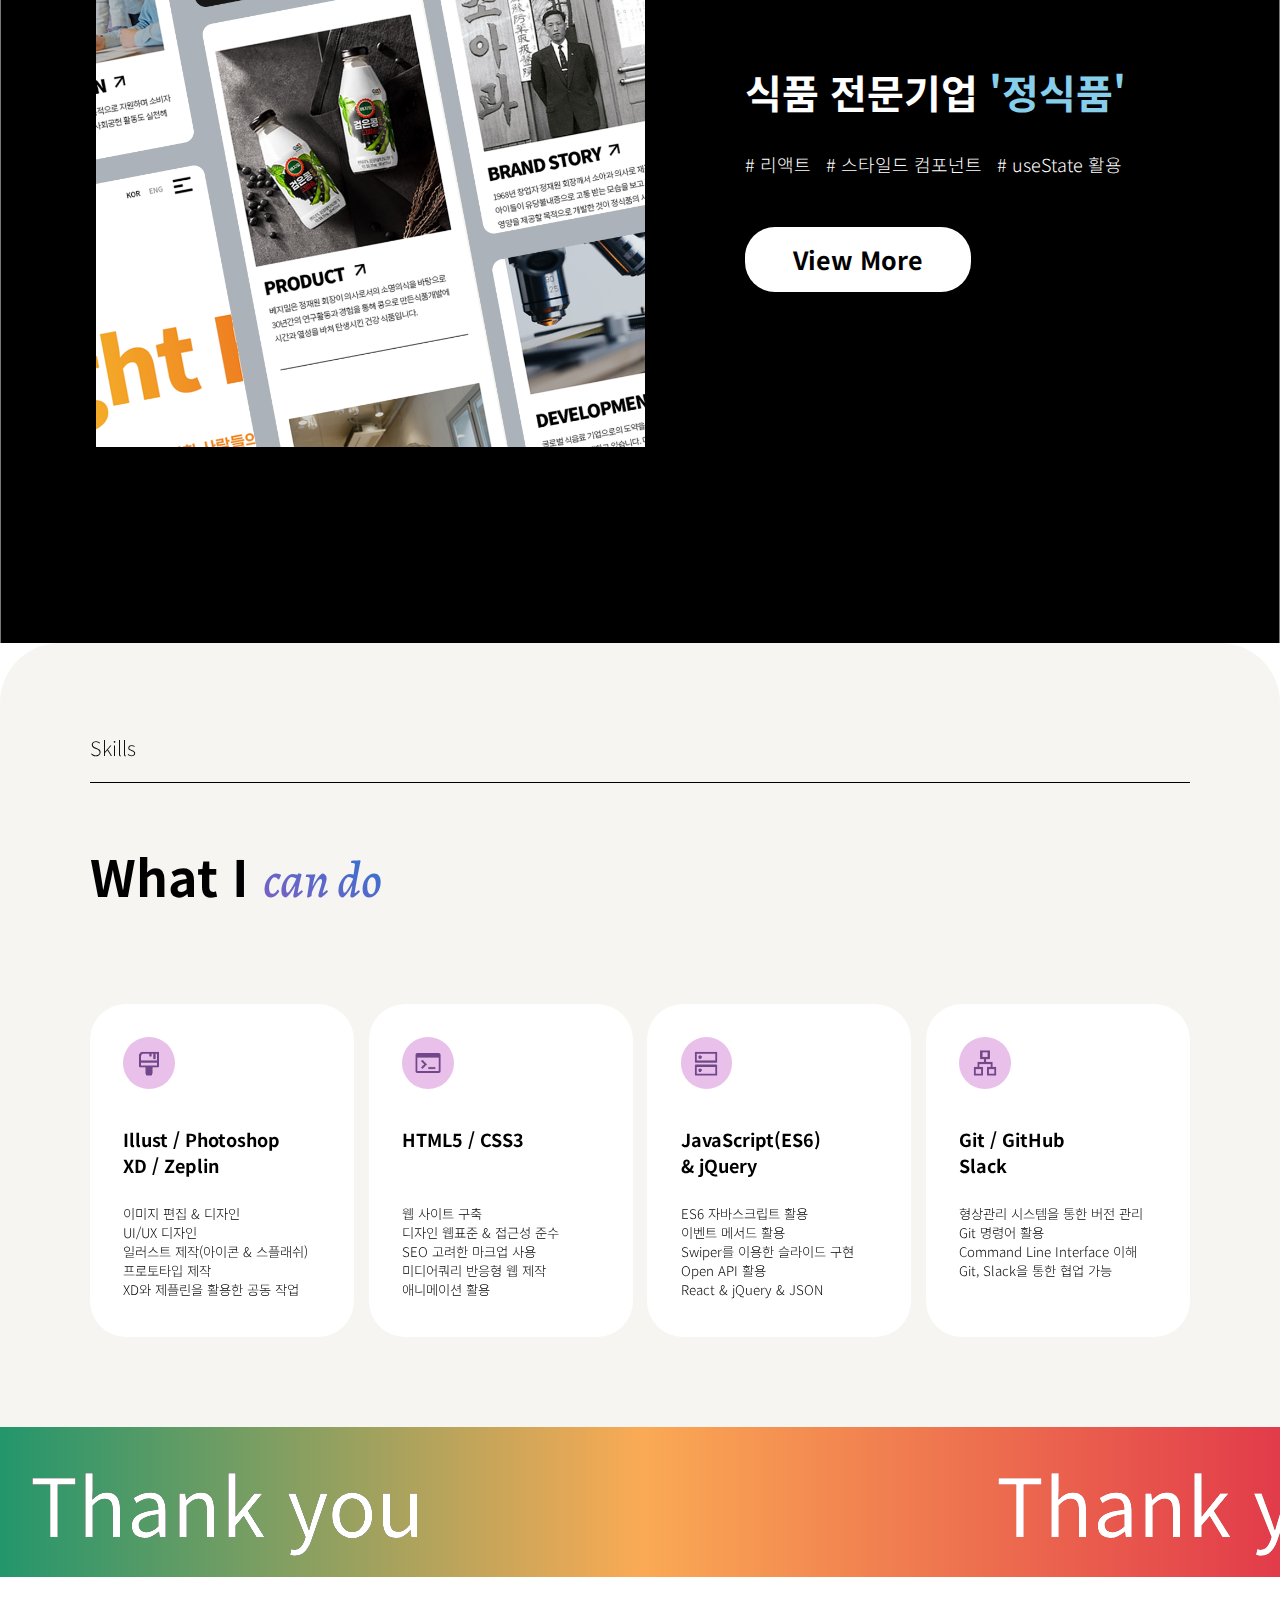
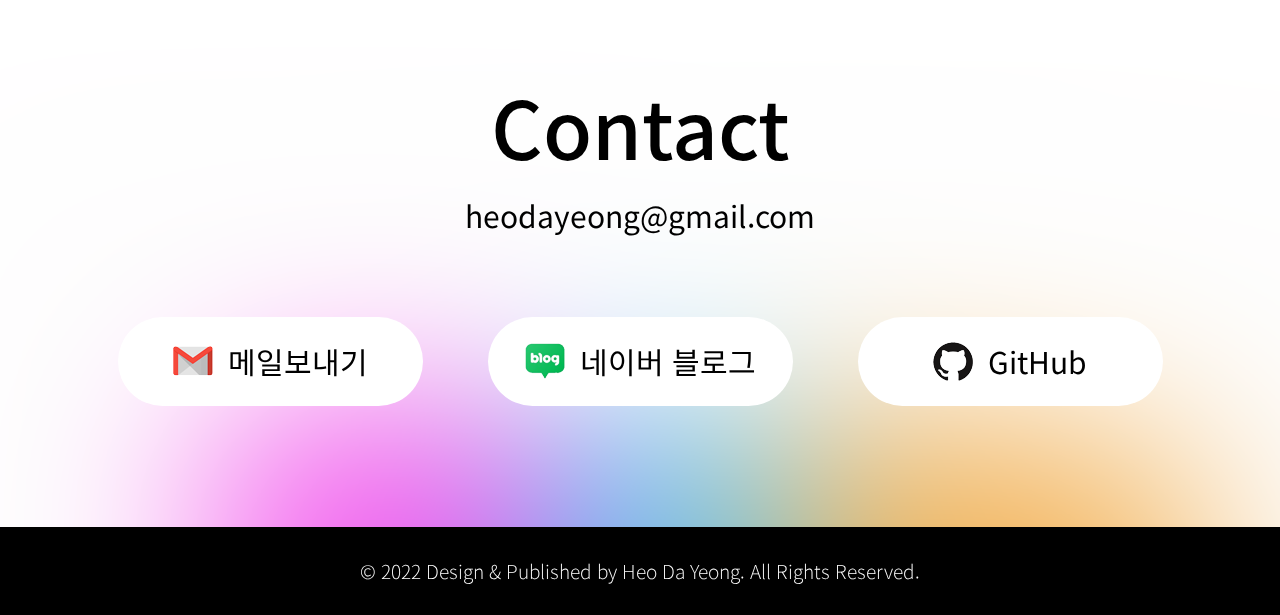
==== commit f3ac872a: "프로젝트 수정" ====
--- a/index.html
+++ b/index.html
@@ -199,6 +199,30 @@
             </ul>
           </div>
         </li>
+
+        <li>
+          <p>04 <span class="projectTxt">Website Re-Design</span></p>
+          <div class="projectWrap">
+            <div class="projectbg projectbg4"></div>
+            <ul class="projectExplain projectExplain2">
+              <li>
+                식품 전문기업
+                <span class="decoration">'정식품'</span>
+              </li>
+              <li class="smallTxt">
+                # 리액트 &nbsp;&nbsp;# 스타일드 컴포넌트 &nbsp;&nbsp;# useState
+                활용
+              </li>
+              <li>
+                <div class="viewMoreBtn">
+                  <a href="https://zeroall-h.github.io/portfolio/pf4"
+                    >View More</a
+                  >
+                </div>
+              </li>
+            </ul>
+          </div>
+        </li>
       </ul>
     </section>
     <section id="skill">
--- a/portfolio.css
+++ b/portfolio.css
@@ -10,6 +10,7 @@
 /* 공통 스타일 */
 a {
   color: inherit;
+  display: block;
 }
 .sectionTitle {
   font-size: 20px;
@@ -264,7 +265,6 @@
   height: 60vh;
   margin: 20px auto;
   position: relative;
-
   display: flex;
   justify-content: center;
   align-items: center;
@@ -283,6 +283,9 @@
 .projectbg3 {
   background: url(./images/project_img3.png) no-repeat 50% / cover;
 }
+.projectbg4 {
+  background: url(./images/project_img4.png) no-repeat 50% / cover;
+}
 .projectExplain {
   width: 40%;
 }
@@ -299,7 +302,7 @@
   font-weight: 300;
   padding: 30px 0 50px;
 }
-.projectExplain .viewMoreBtn {
+.projectExplain .viewMoreBtn a {
   width: 226px;
   height: 65px;
   border-radius: 30px;
@@ -309,7 +312,7 @@
   color: #000;
   font-size: 25px;
 }
-.projectExplain .viewMoreBtn:hover {
+.projectExplain .viewMoreBtn:hover a {
   color: #fff;
   background-color: burlywood;
   cursor: pointer;
@@ -560,15 +563,6 @@
     filter: hue-rotate(2000deg);
   }
 }
-@-webkit-keyframes $animationName {
-  50% {
-    filter: hue-rotate(1000deg);
-  }
-  100% {
-    filter: hue-rotate(2000deg);
-    transform: rotate(360deg);
-  }
-}
 @-moz-keyframes filterHue {
   50% {
     filter: hue-rotate(1000deg);
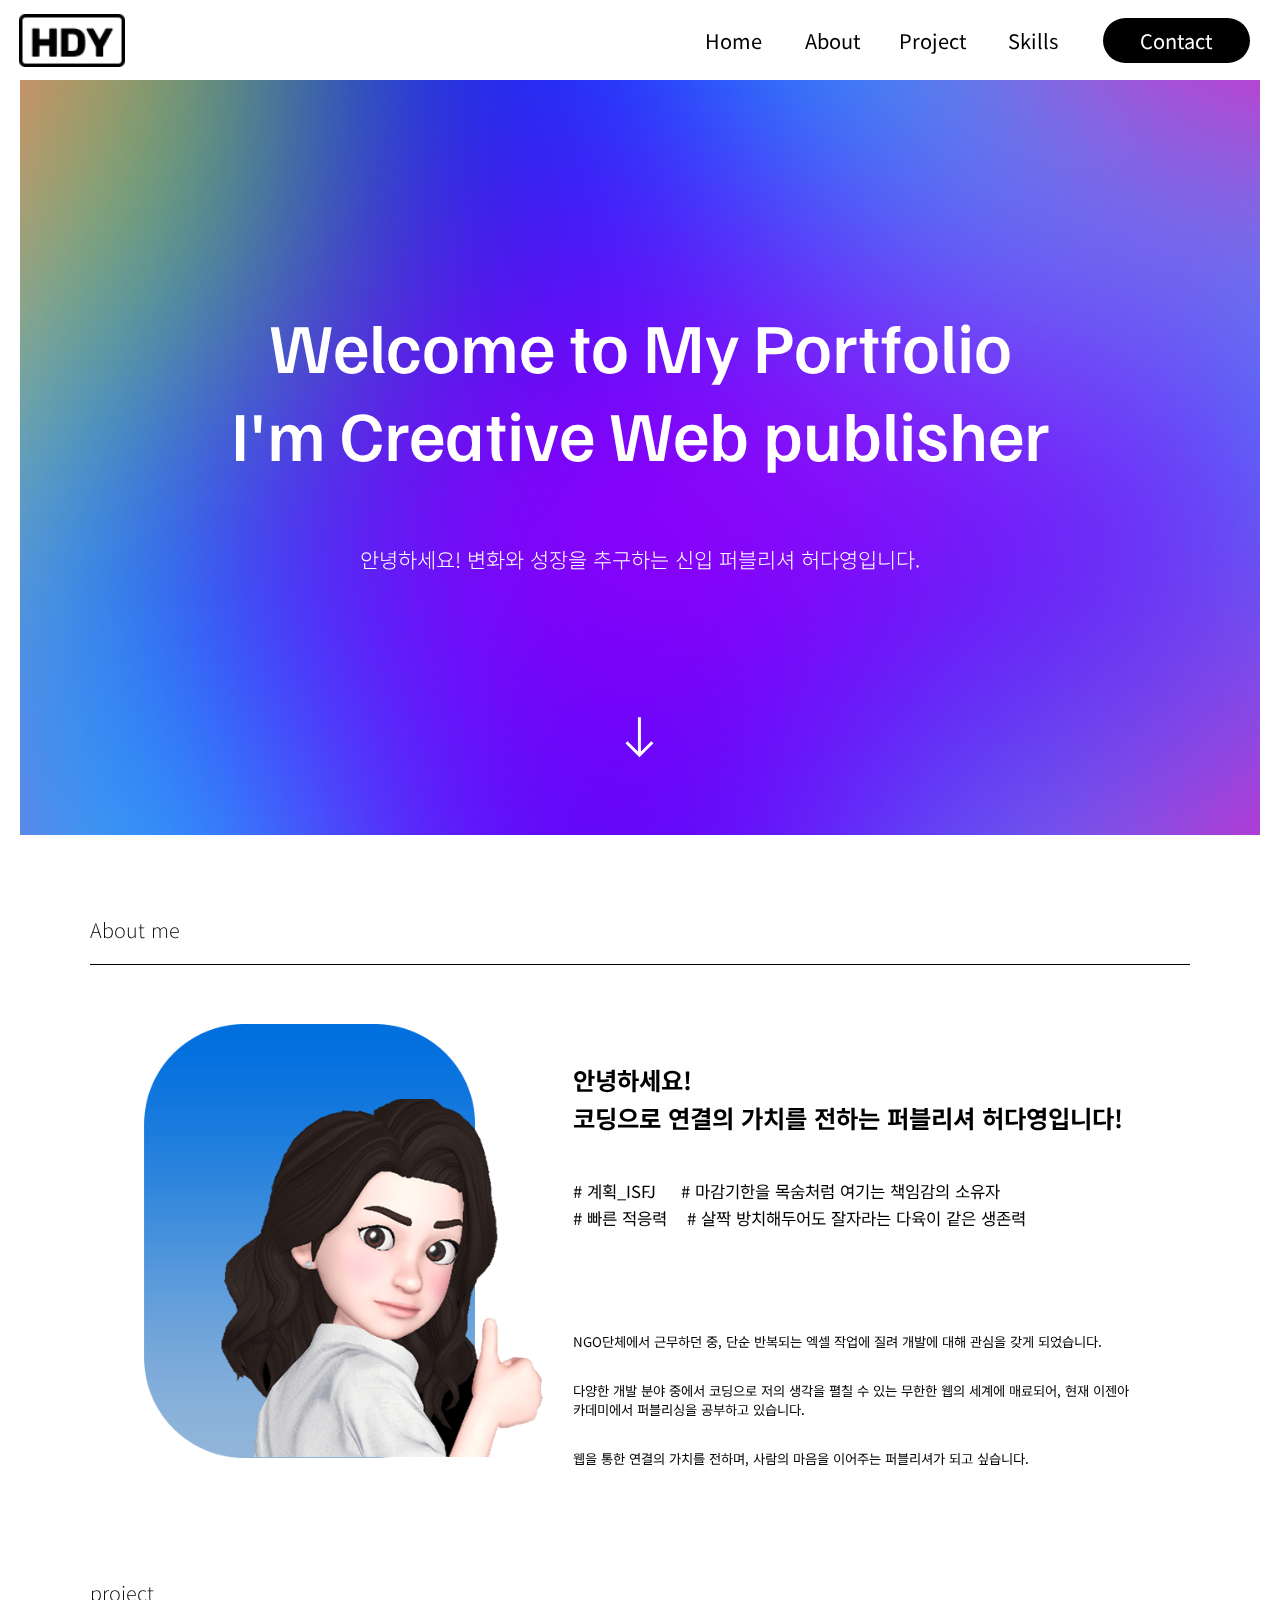
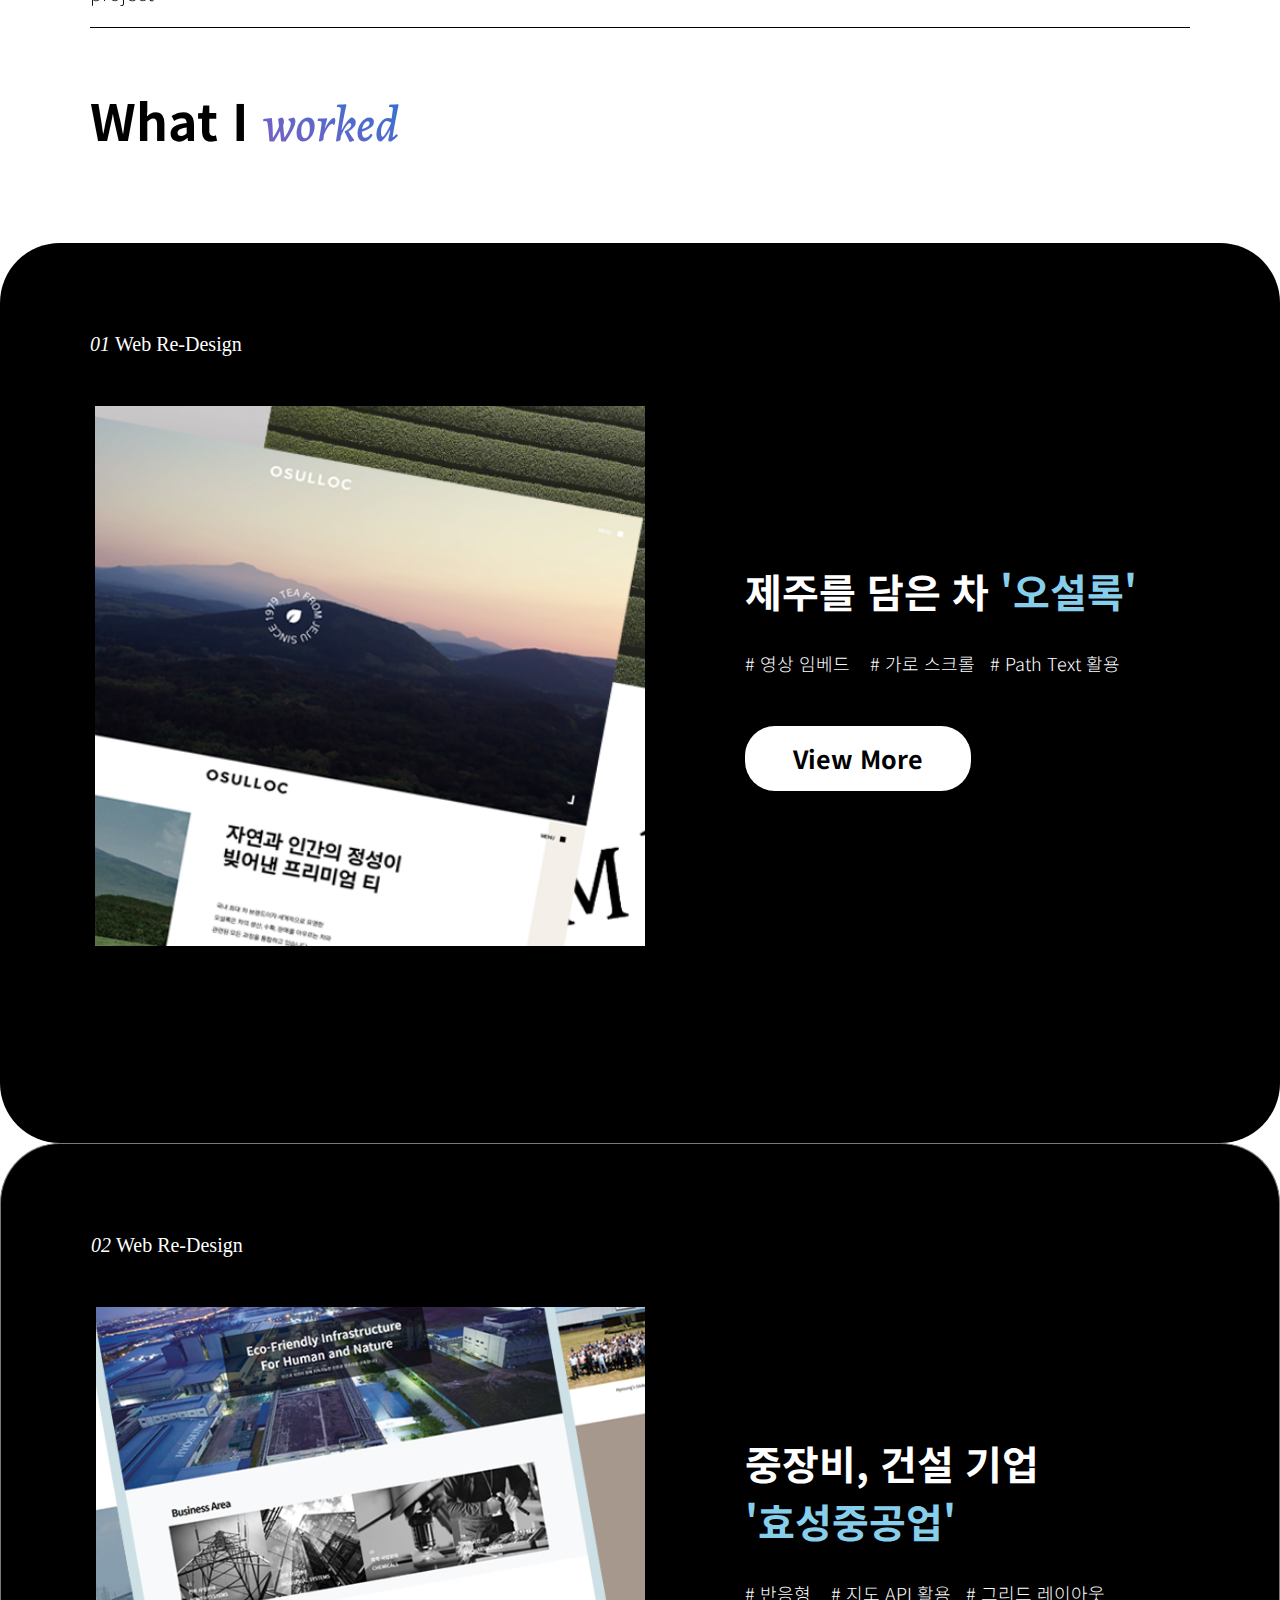
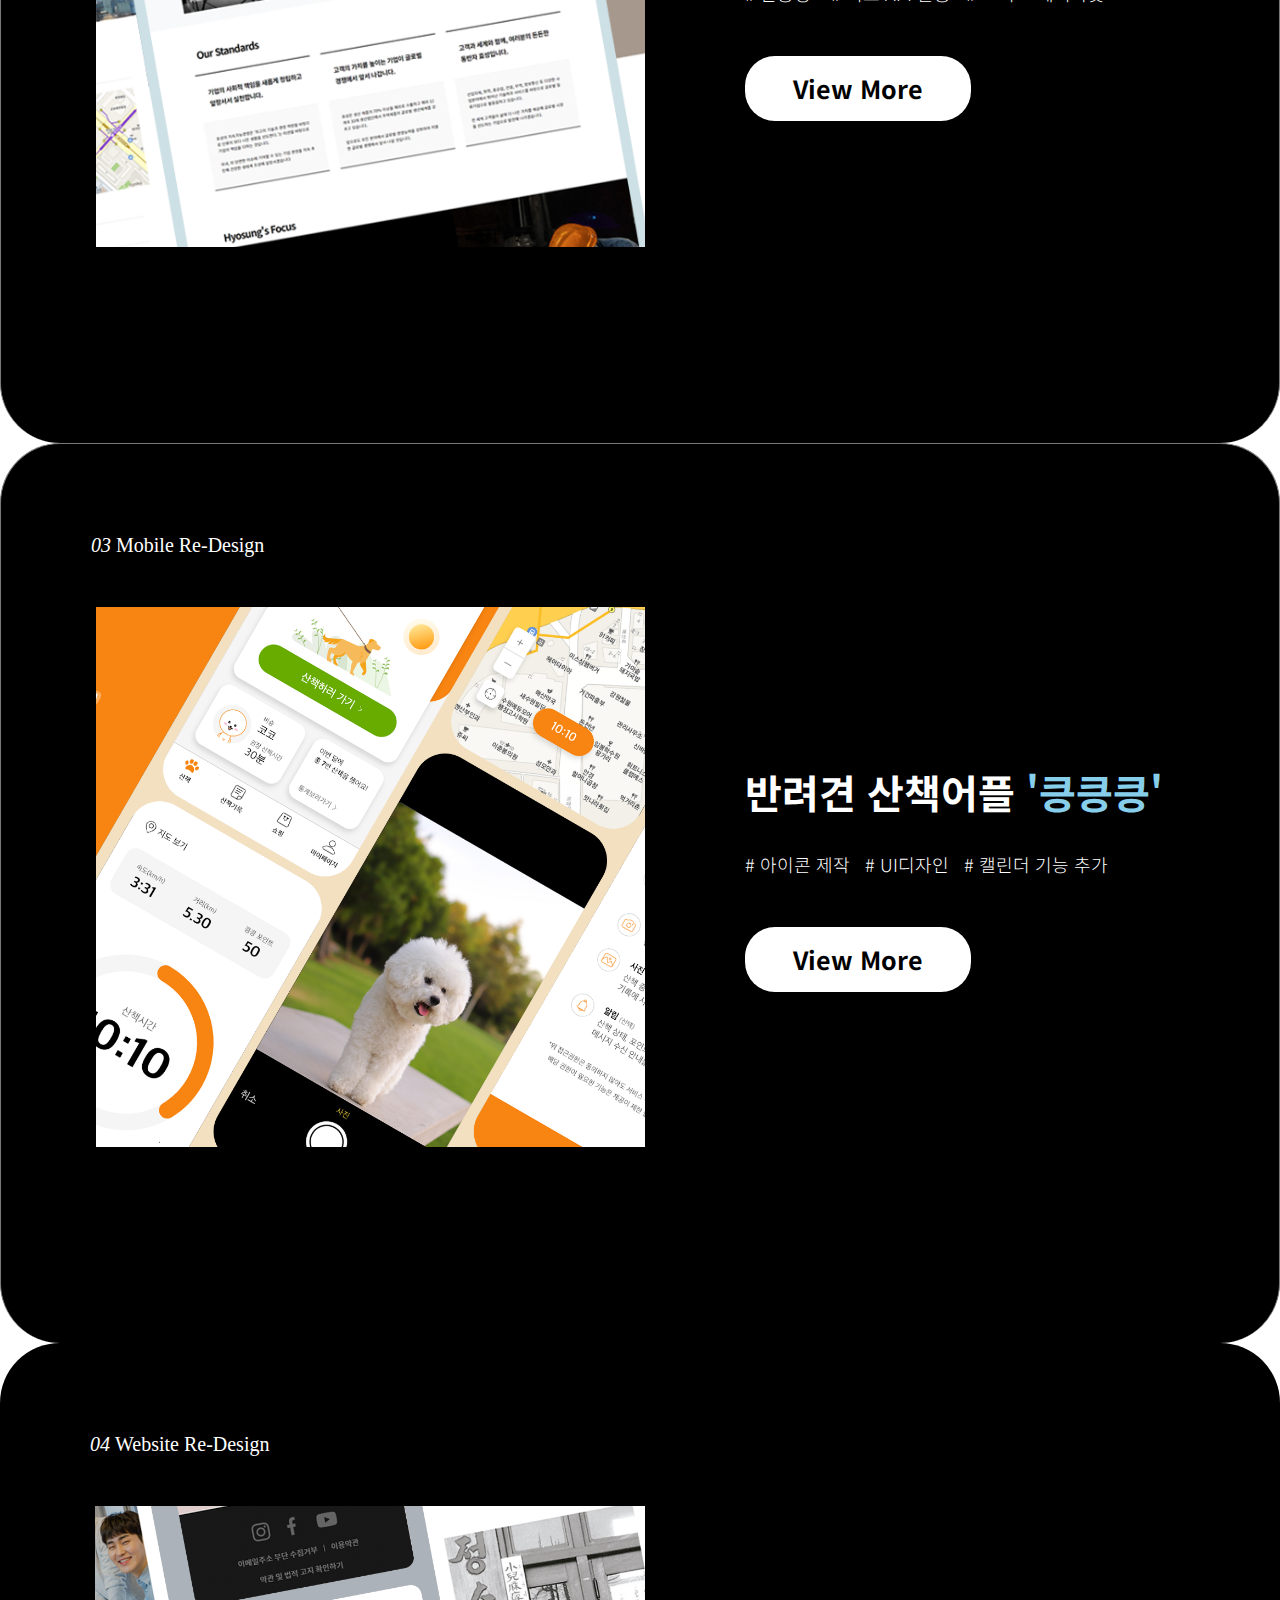
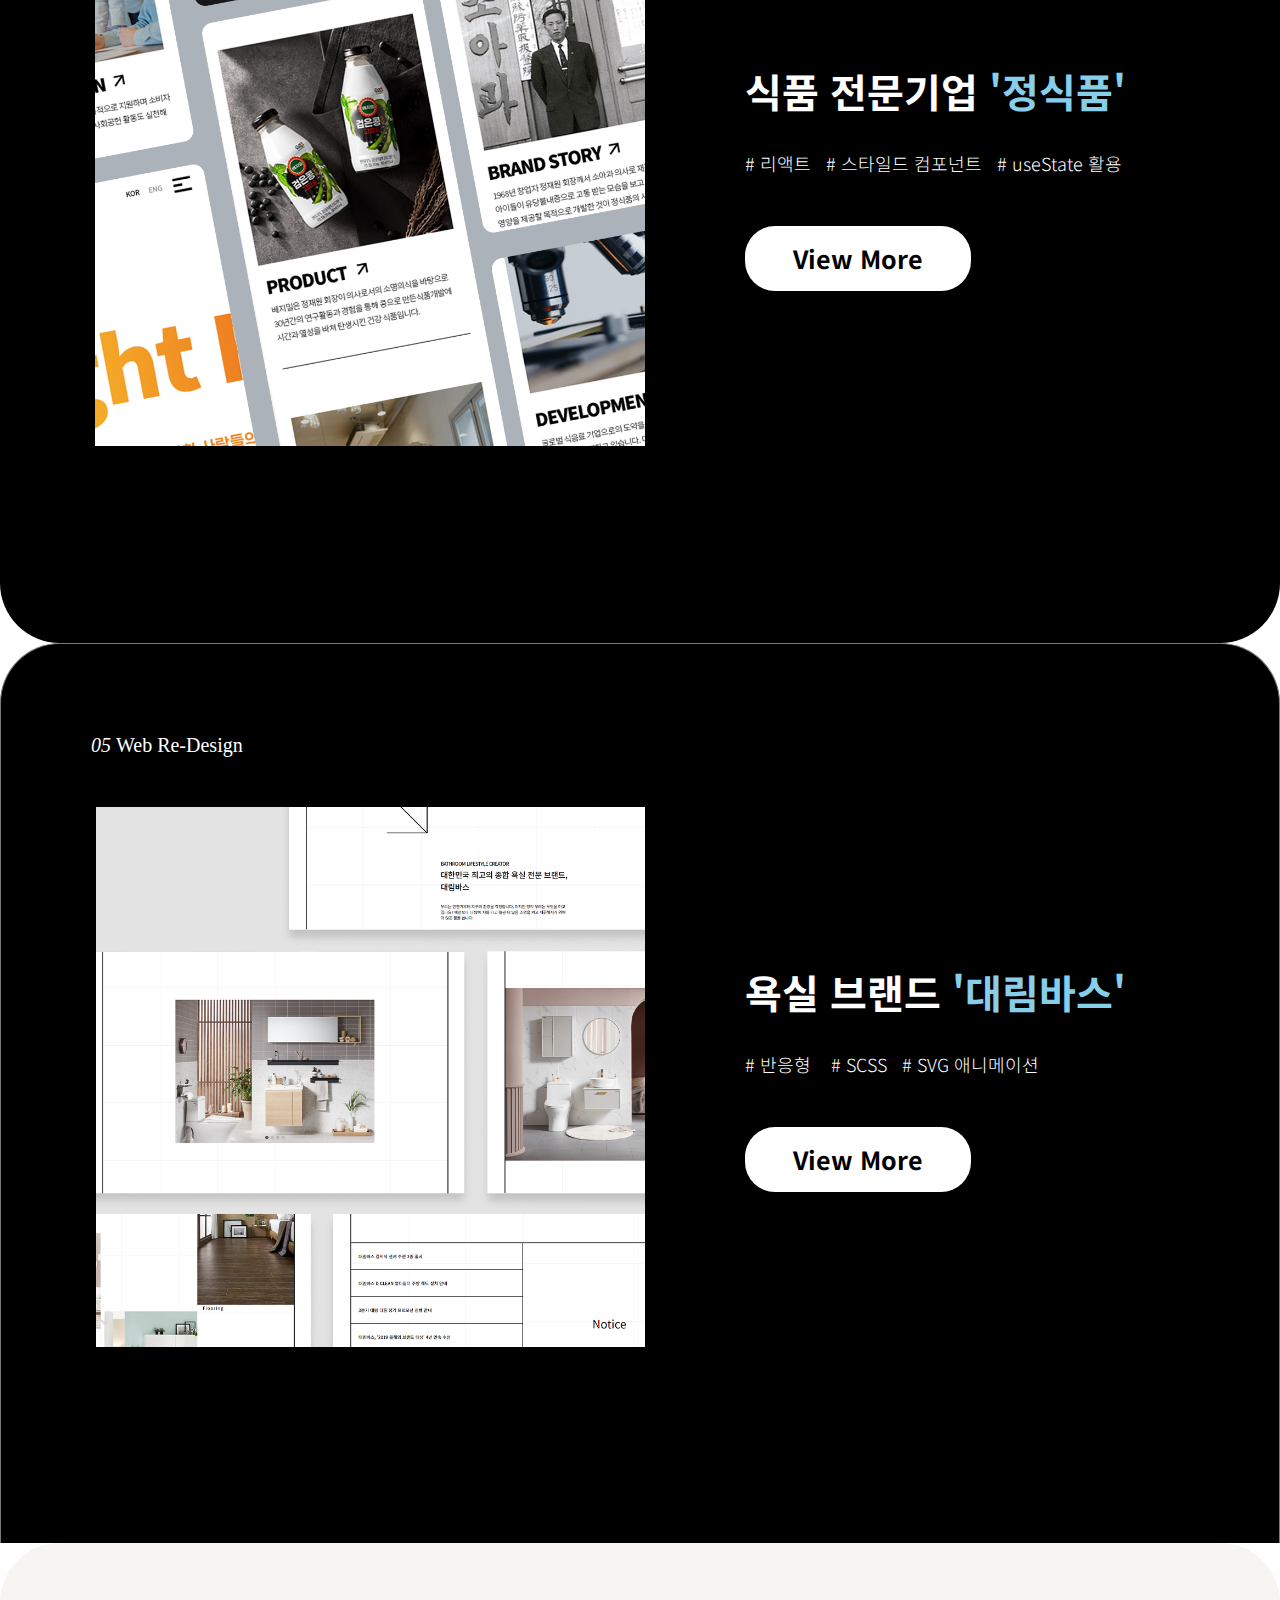
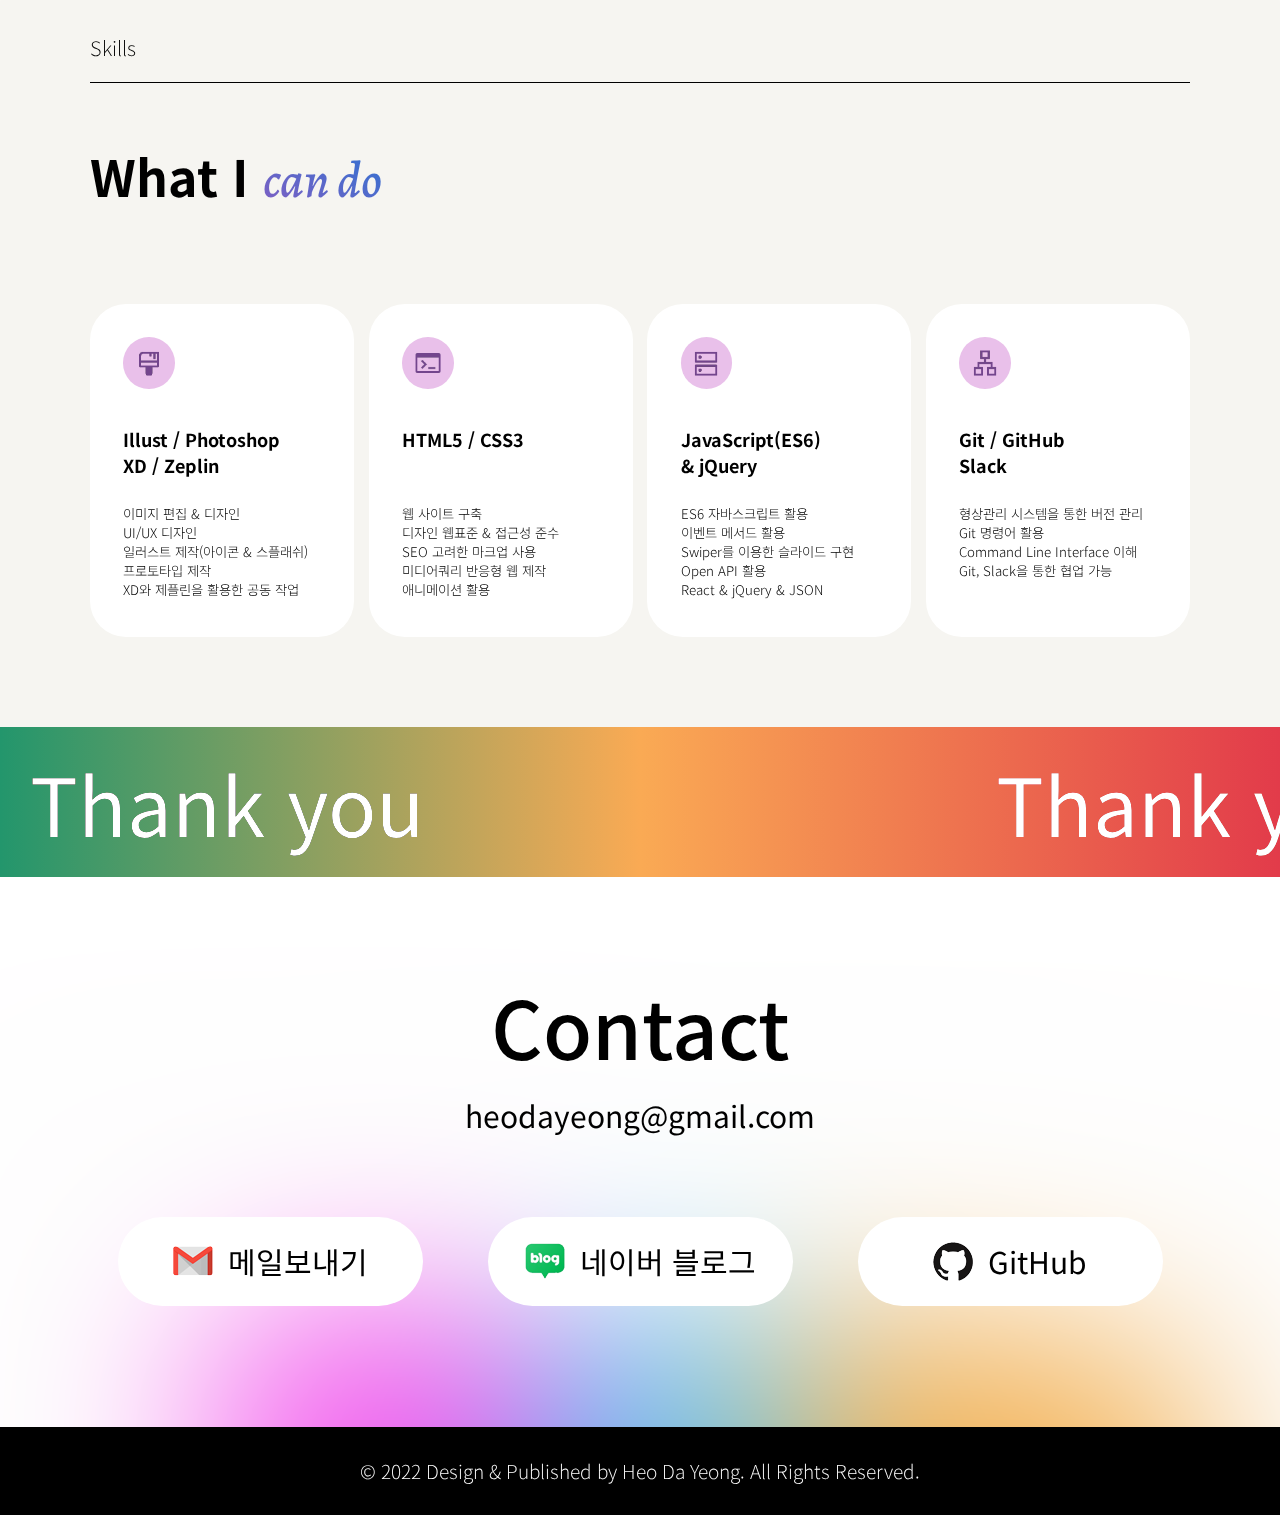
==== commit 63239d73: "프로젝트 수정" ====
--- a/index.html
+++ b/index.html
@@ -223,6 +223,28 @@
             </ul>
           </div>
         </li>
+        <li>
+          <p>05 <span class="projectTxt">Web Re-Design</span></p>
+          <div class="projectWrap">
+            <div class="projectbg projectbg5"></div>
+            <ul class="projectExplain projectExplain1">
+              <li>
+                욕실 브랜드
+                <span class="decoration">'대림바스'</span>
+              </li>
+              <li class="smallTxt">
+                # 반응형 &nbsp;&nbsp; # SCSS &nbsp;&nbsp;# SVG 애니메이션
+              </li>
+              <li>
+                <div class="viewMoreBtn">
+                  <a href="https://zeroall-h.github.io/portfolio/pf5"
+                    >View More</a
+                  >
+                </div>
+              </li>
+            </ul>
+          </div>
+        </li>
       </ul>
     </section>
     <section id="skill">
--- a/portfolio.css
+++ b/portfolio.css
@@ -237,6 +237,7 @@
   top: 20px;
 }
 .projectBox > li:nth-child(2),
+.projectBox > li:nth-child(3),
 .projectBox > li:last-child {
   border: #797979 1px solid;
   border-bottom: none;
@@ -285,6 +286,9 @@
 }
 .projectbg4 {
   background: url(./images/project_img4.png) no-repeat 50% / cover;
+}
+.projectbg5 {
+  background: url(./images/project_img5.png) no-repeat 50% / cover;
 }
 .projectExplain {
   width: 40%;
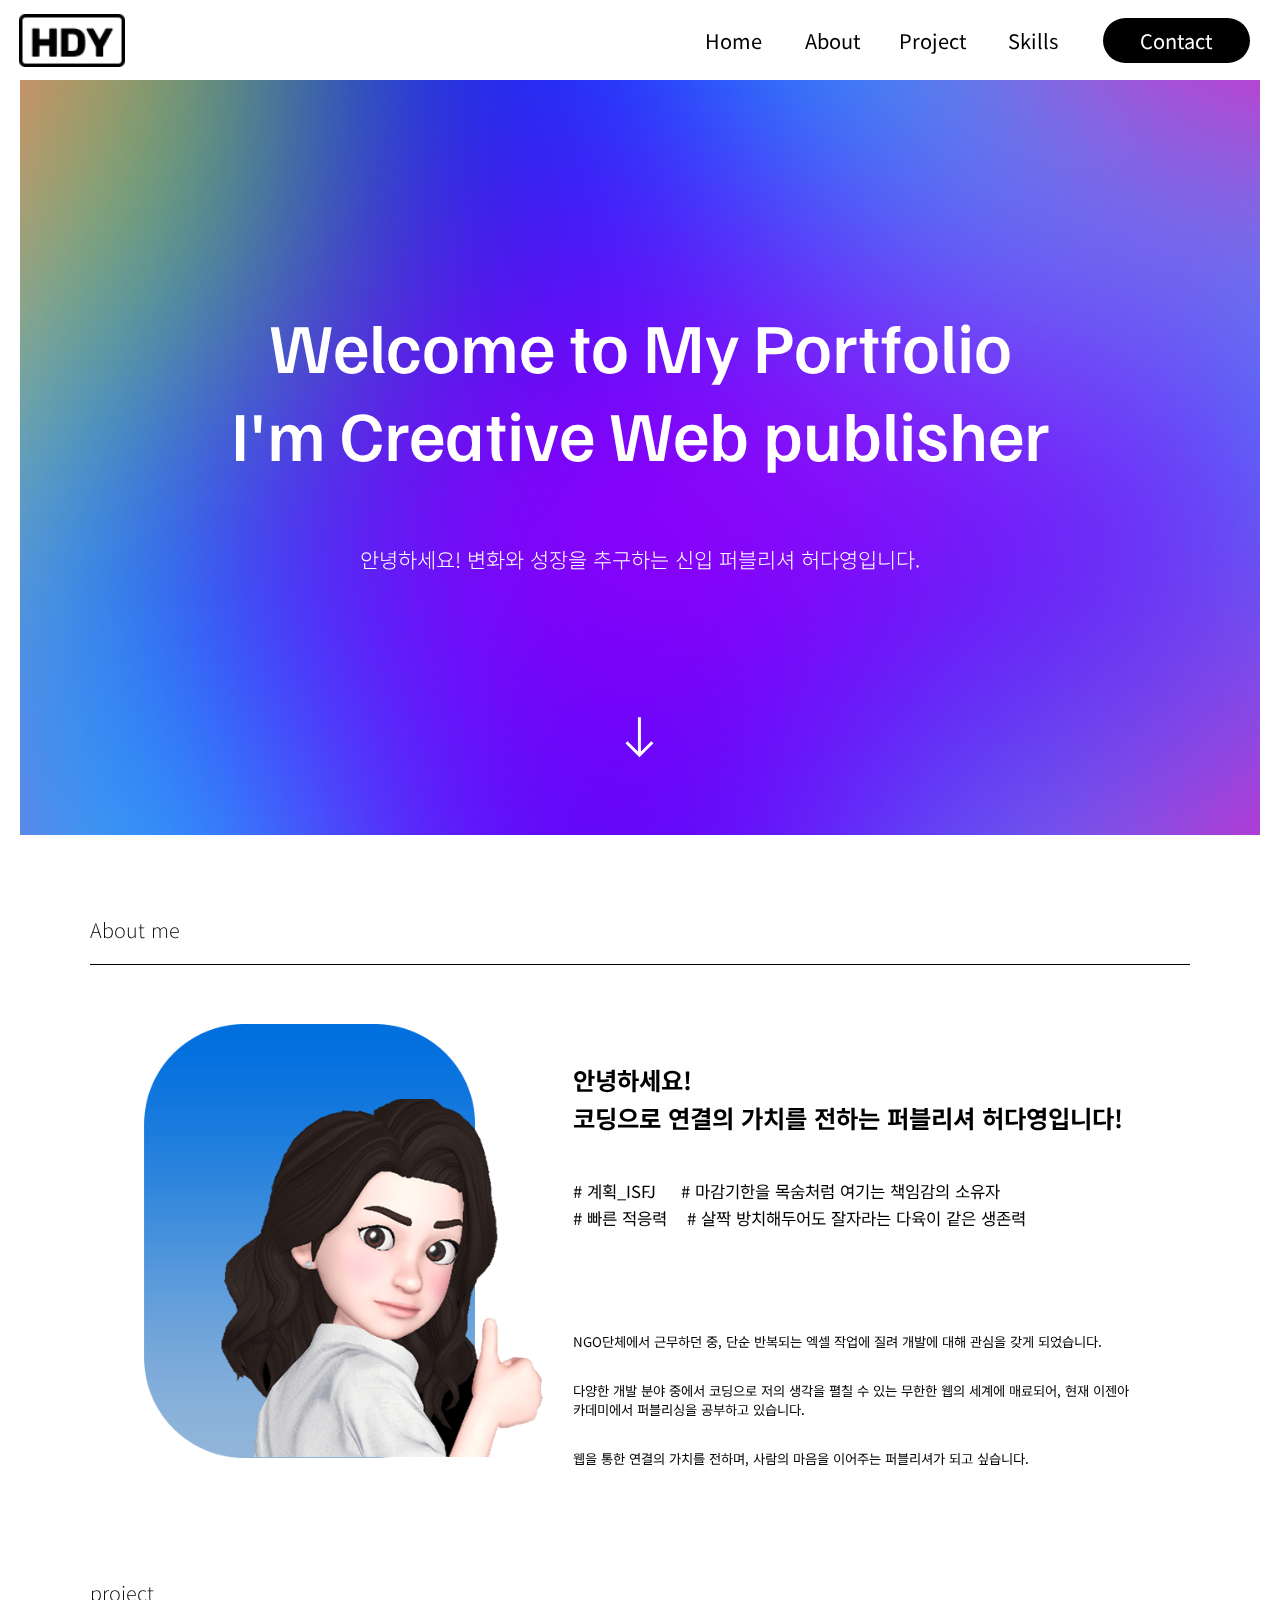
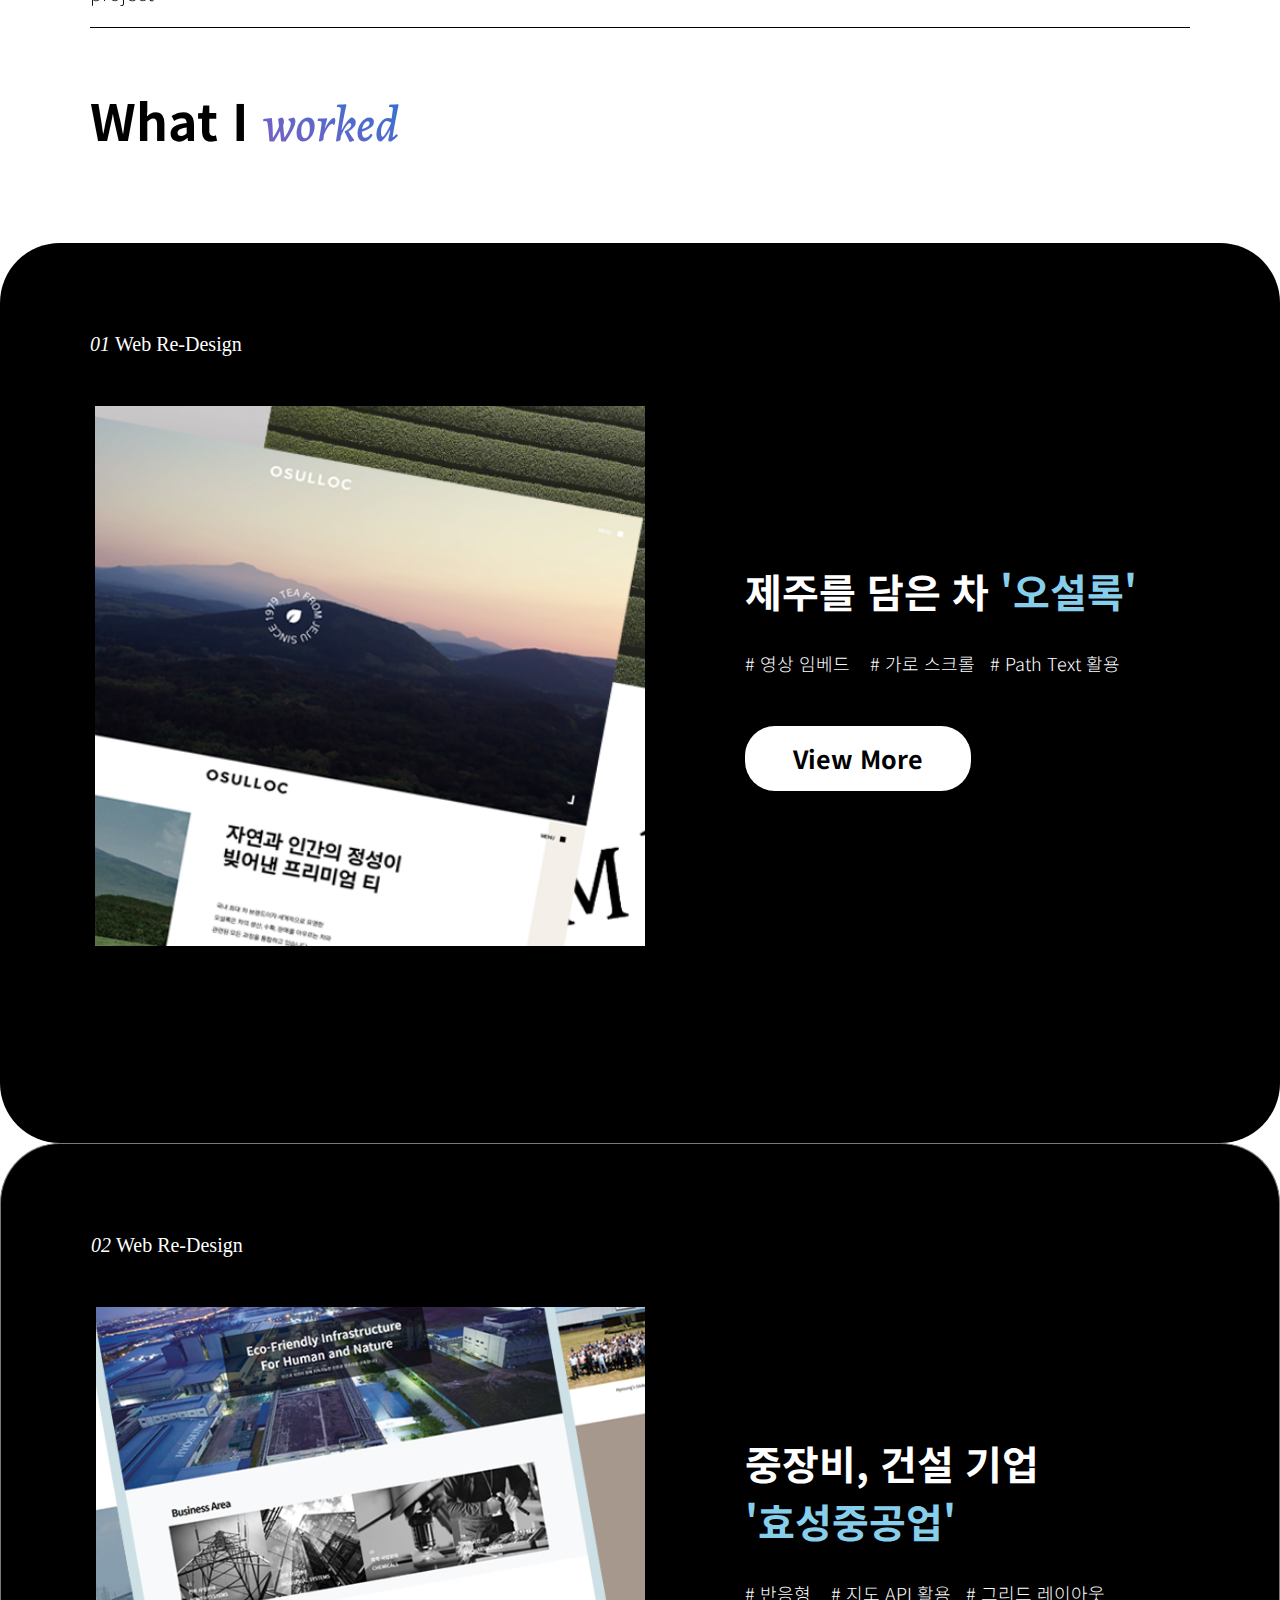
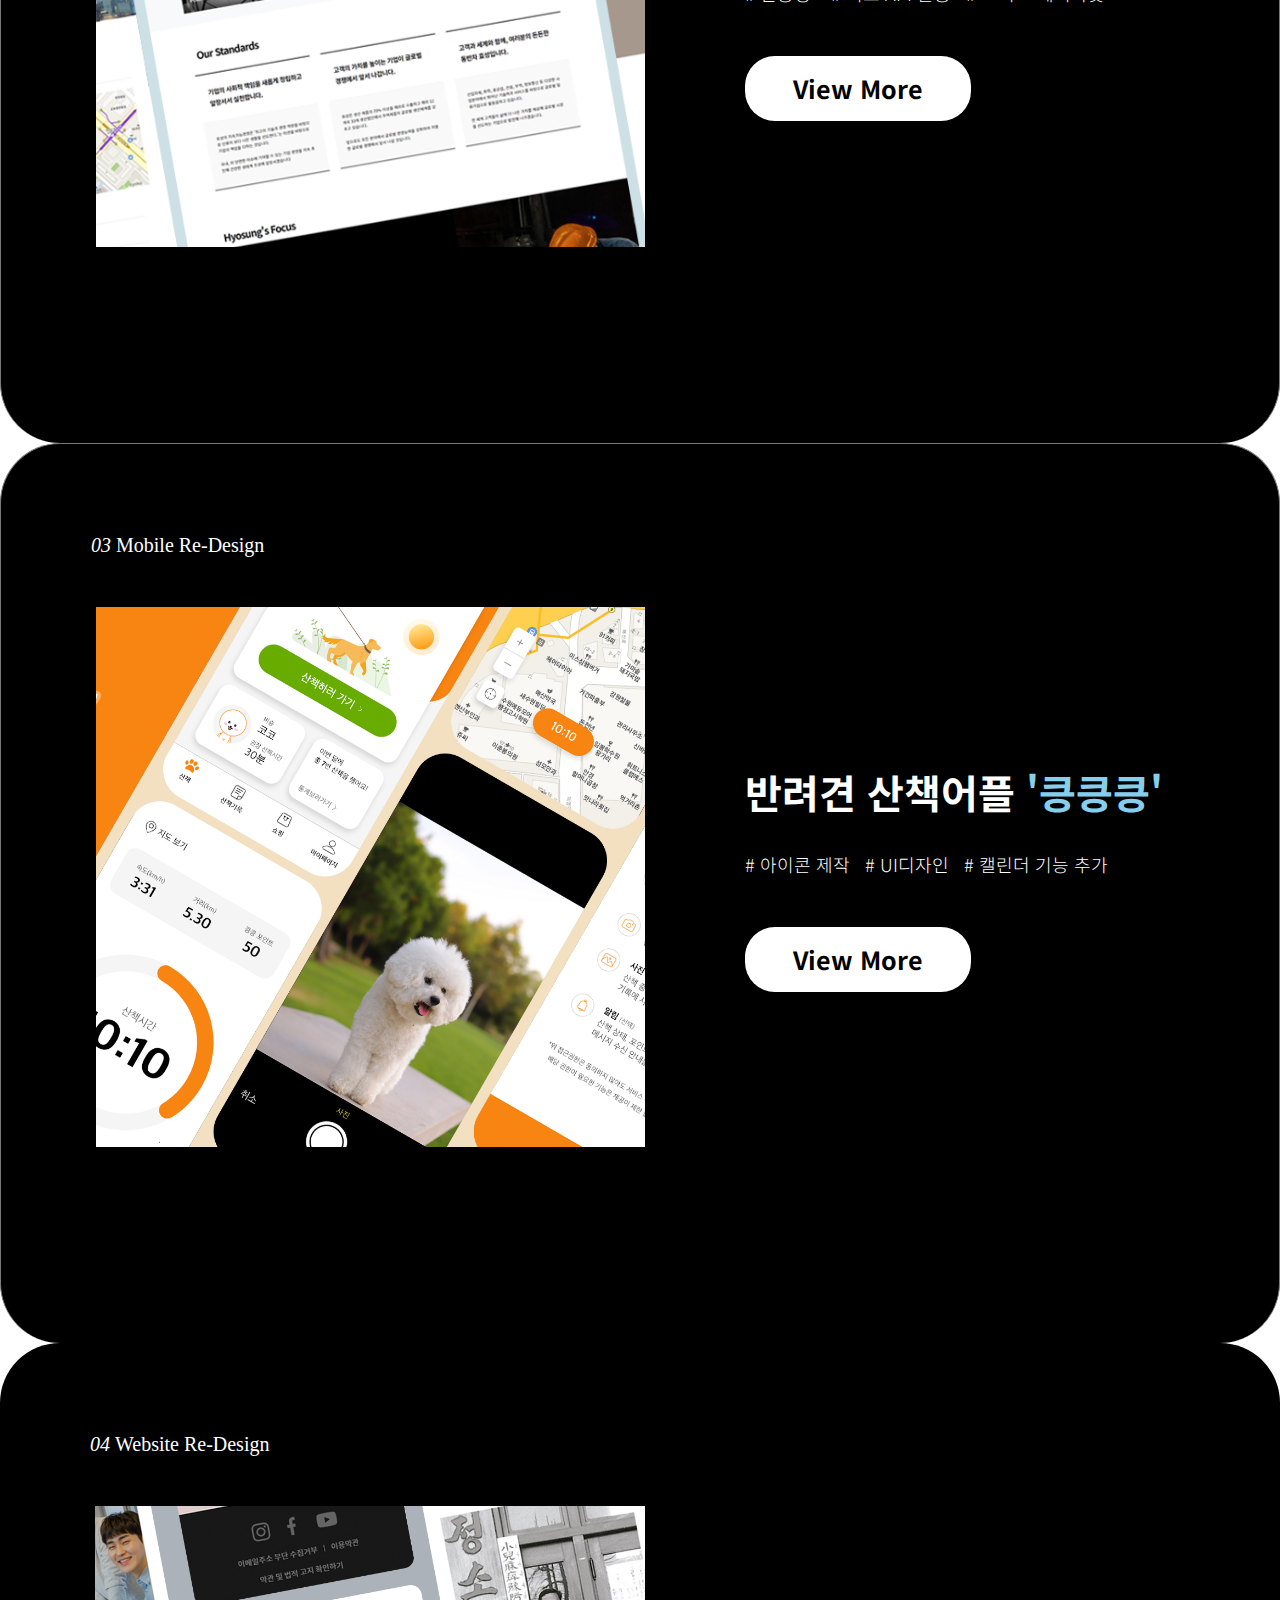
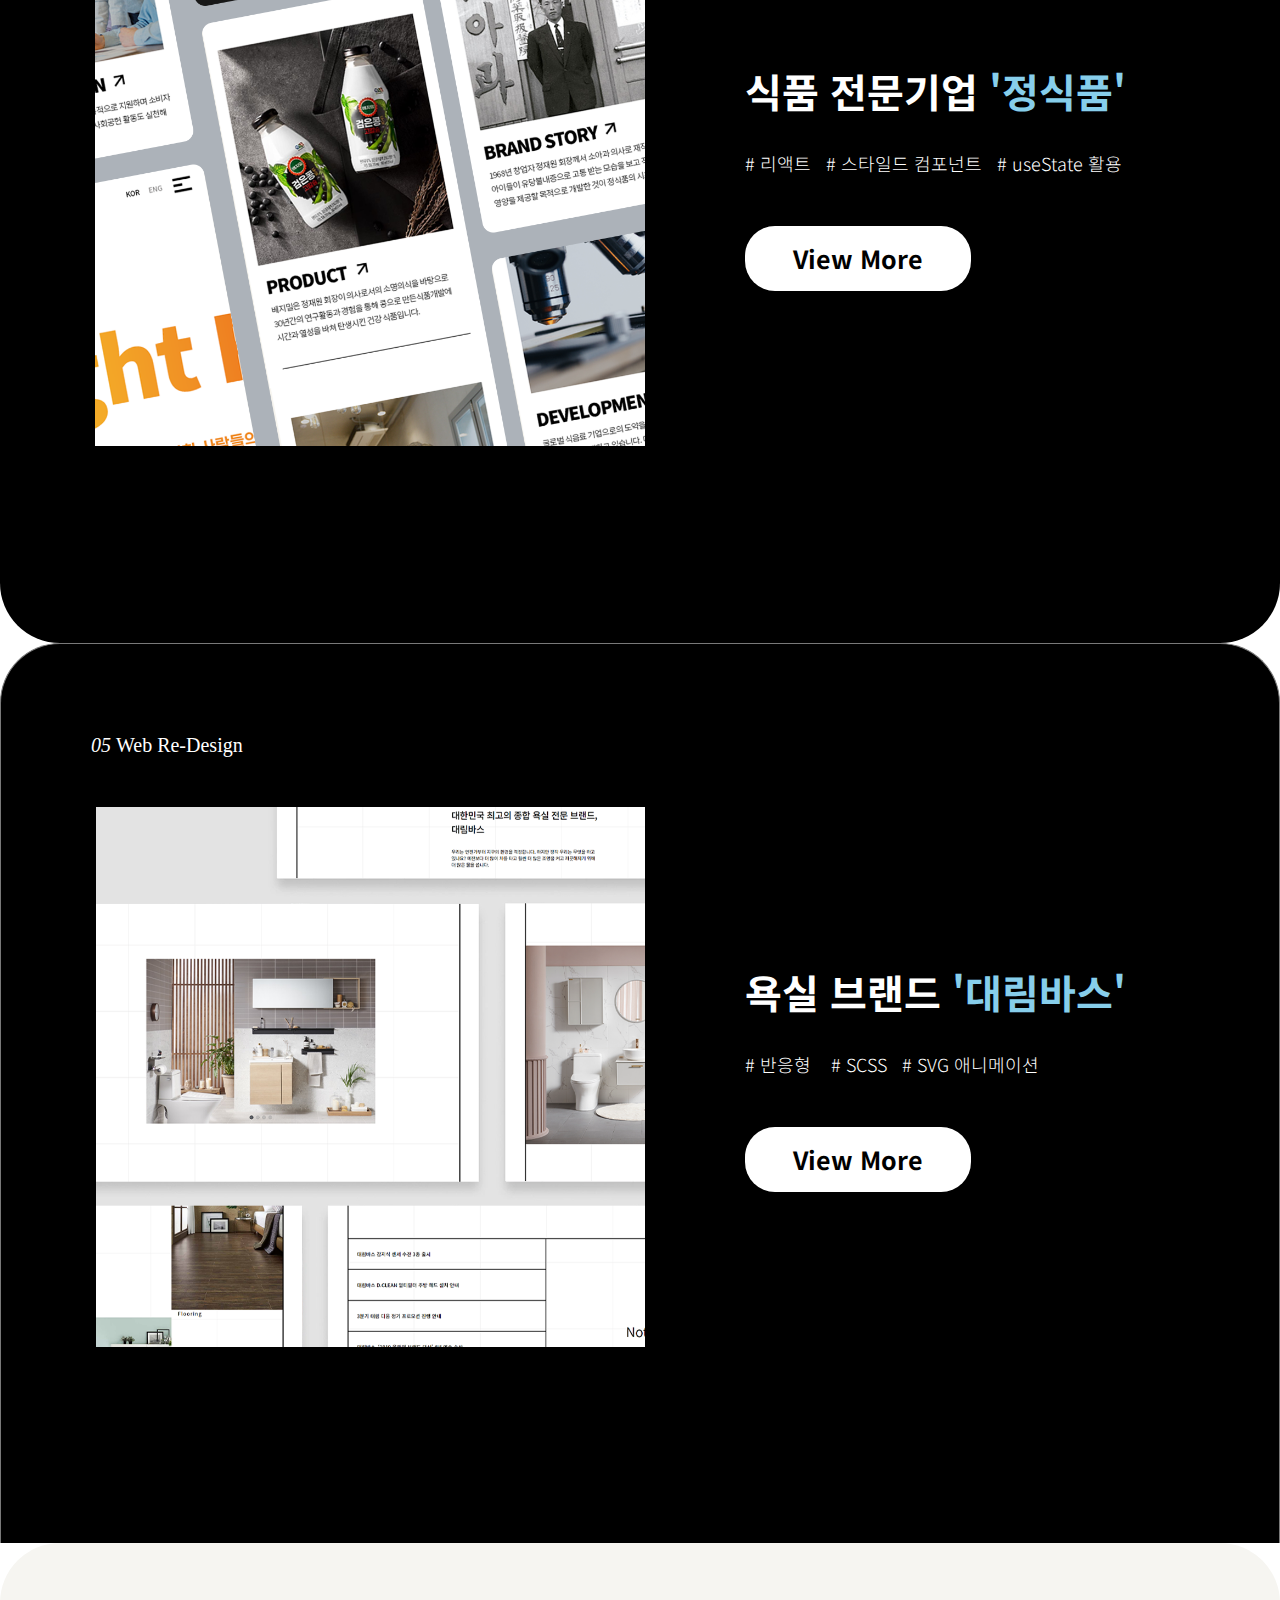
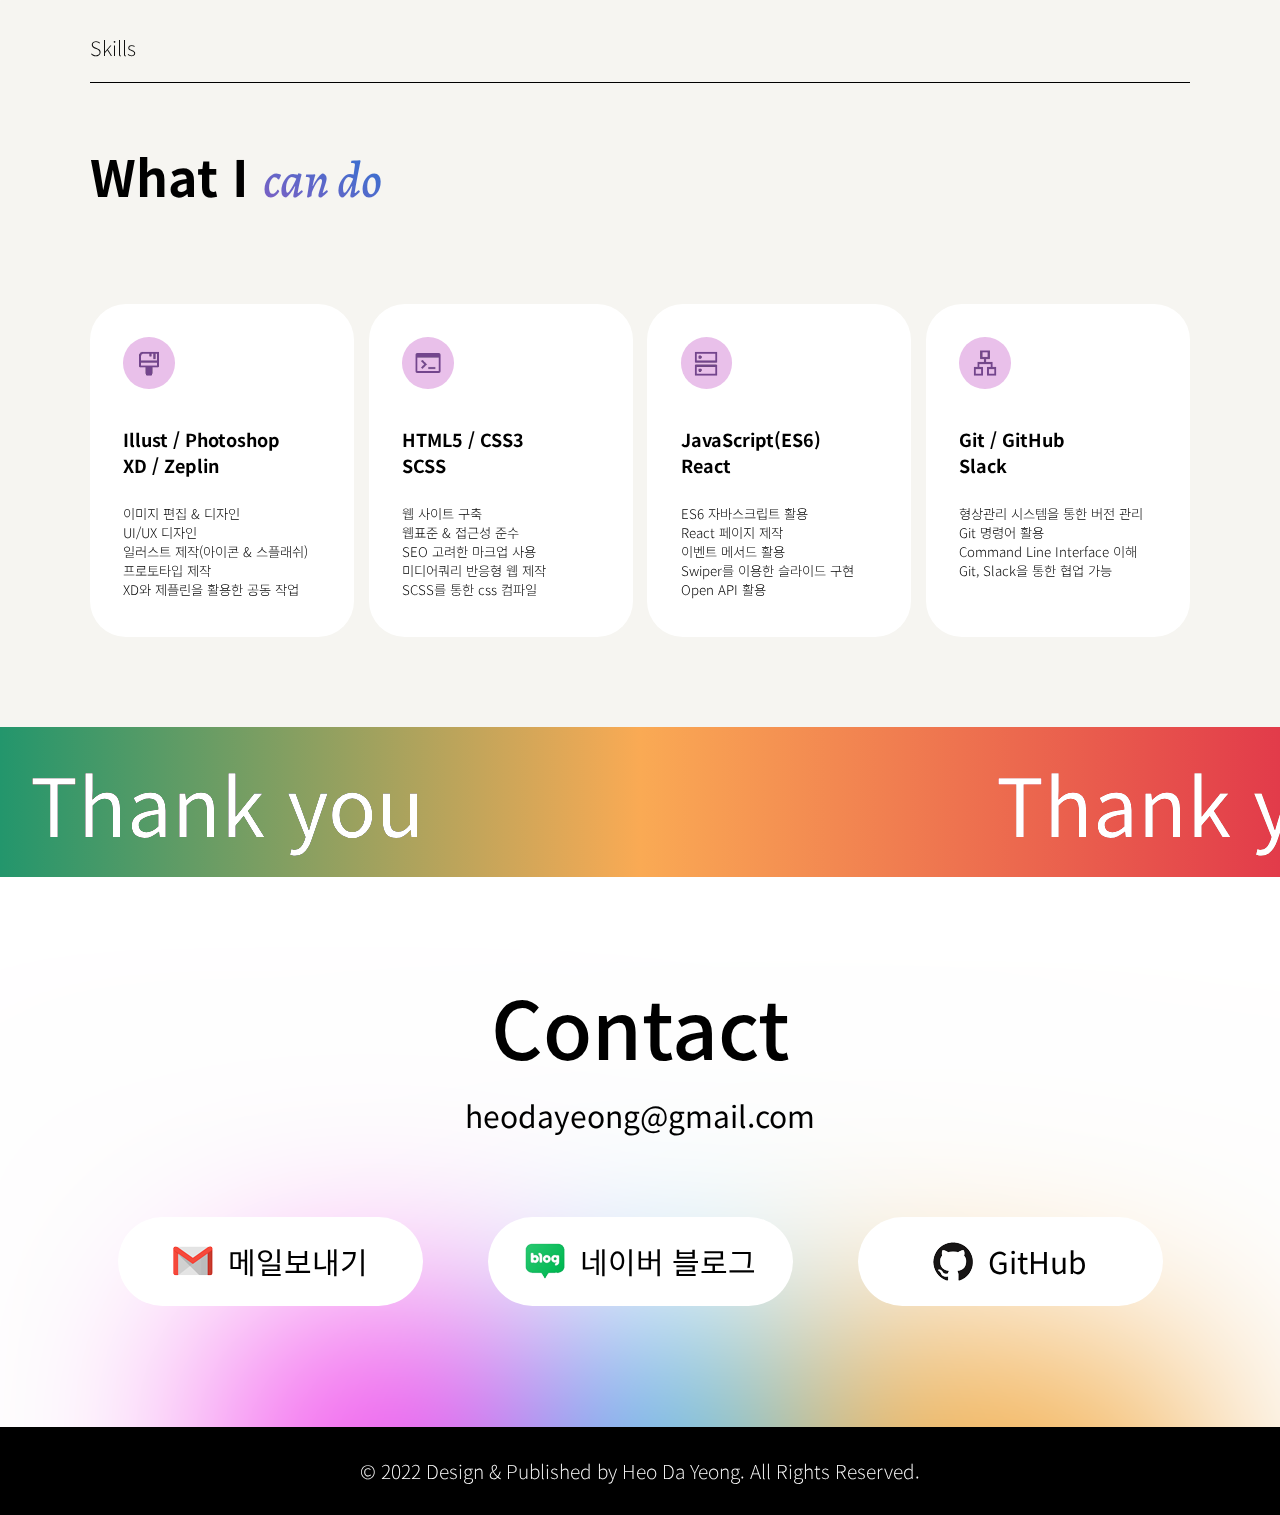
==== commit 0833995b: "프로젝트 수정" ====
--- a/index.html
+++ b/index.html
@@ -271,30 +271,26 @@
           <div class="imgbox">
             <img src="./images/skill_img2.png" alt="코딩" />
           </div>
-          <h2>
-            HTML5 / CSS3<span class="block" style="color: transparent"
-              >반응형 웹</span
-            >
-          </h2>
+          <h2>HTML5 / CSS3<span class="block">SCSS</span></h2>
           <ul class="skillList_text">
             <li>웹 사이트 구축</li>
-            <li>디자인 웹표준 & 접근성 준수</li>
+            <li>웹표준 & 접근성 준수</li>
             <li>SEO 고려한 마크업 사용</li>
             <li>미디어쿼리 반응형 웹 제작</li>
-            <li>애니메이션 활용</li>
+            <li>SCSS를 통한 css 컴파일</li>
           </ul>
         </li>
         <li>
           <div class="imgbox">
             <img src="./images/skill_img3.png" alt="서버" />
           </div>
-          <h2>JavaScript(ES6) <span class="block">& jQuery</span></h2>
+          <h2>JavaScript(ES6) <span class="block">React</span></h2>
           <ul class="skillList_text">
             <li>ES6 자바스크립트 활용</li>
+            <li>React 페이지 제작</li>
             <li>이벤트 메서드 활용</li>
             <li>Swiper를 이용한 슬라이드 구현</li>
             <li>Open API 활용</li>
-            <li>React & jQuery & JSON</li>
           </ul>
         </li>
         <li>
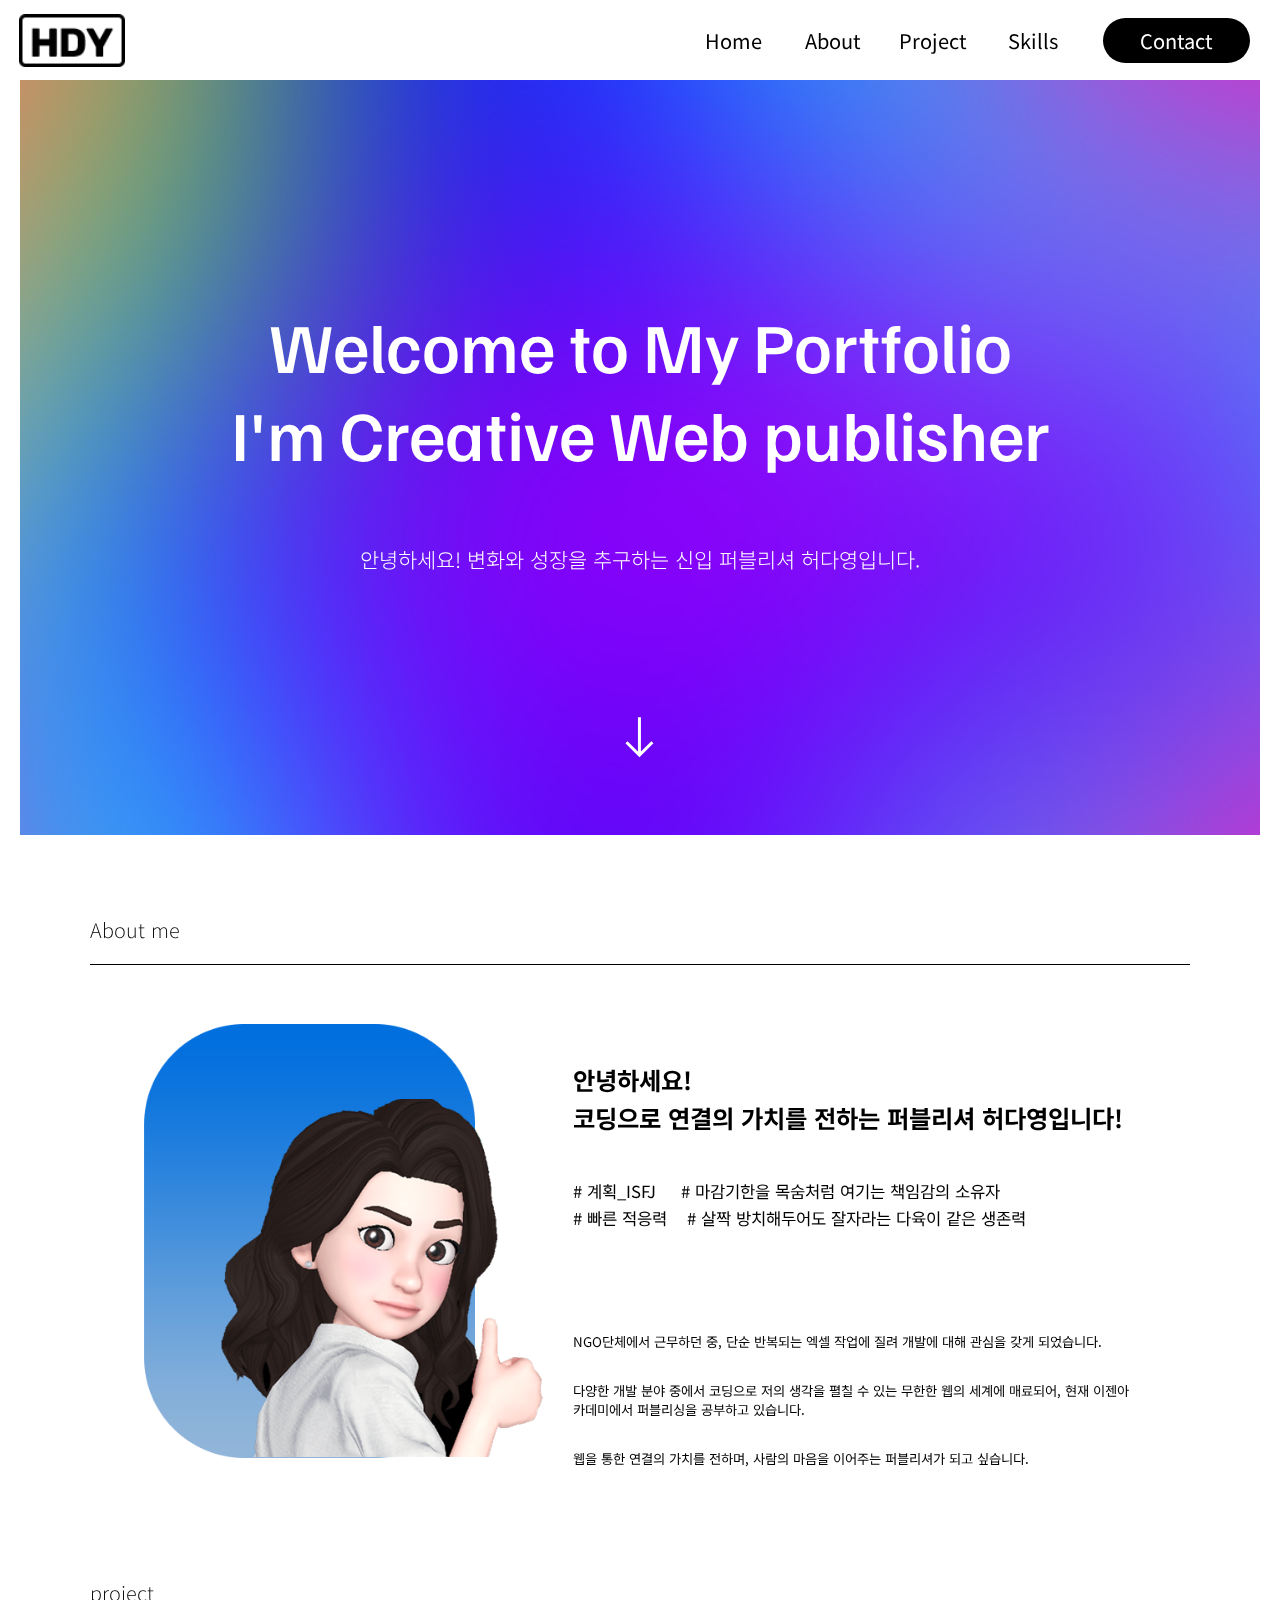
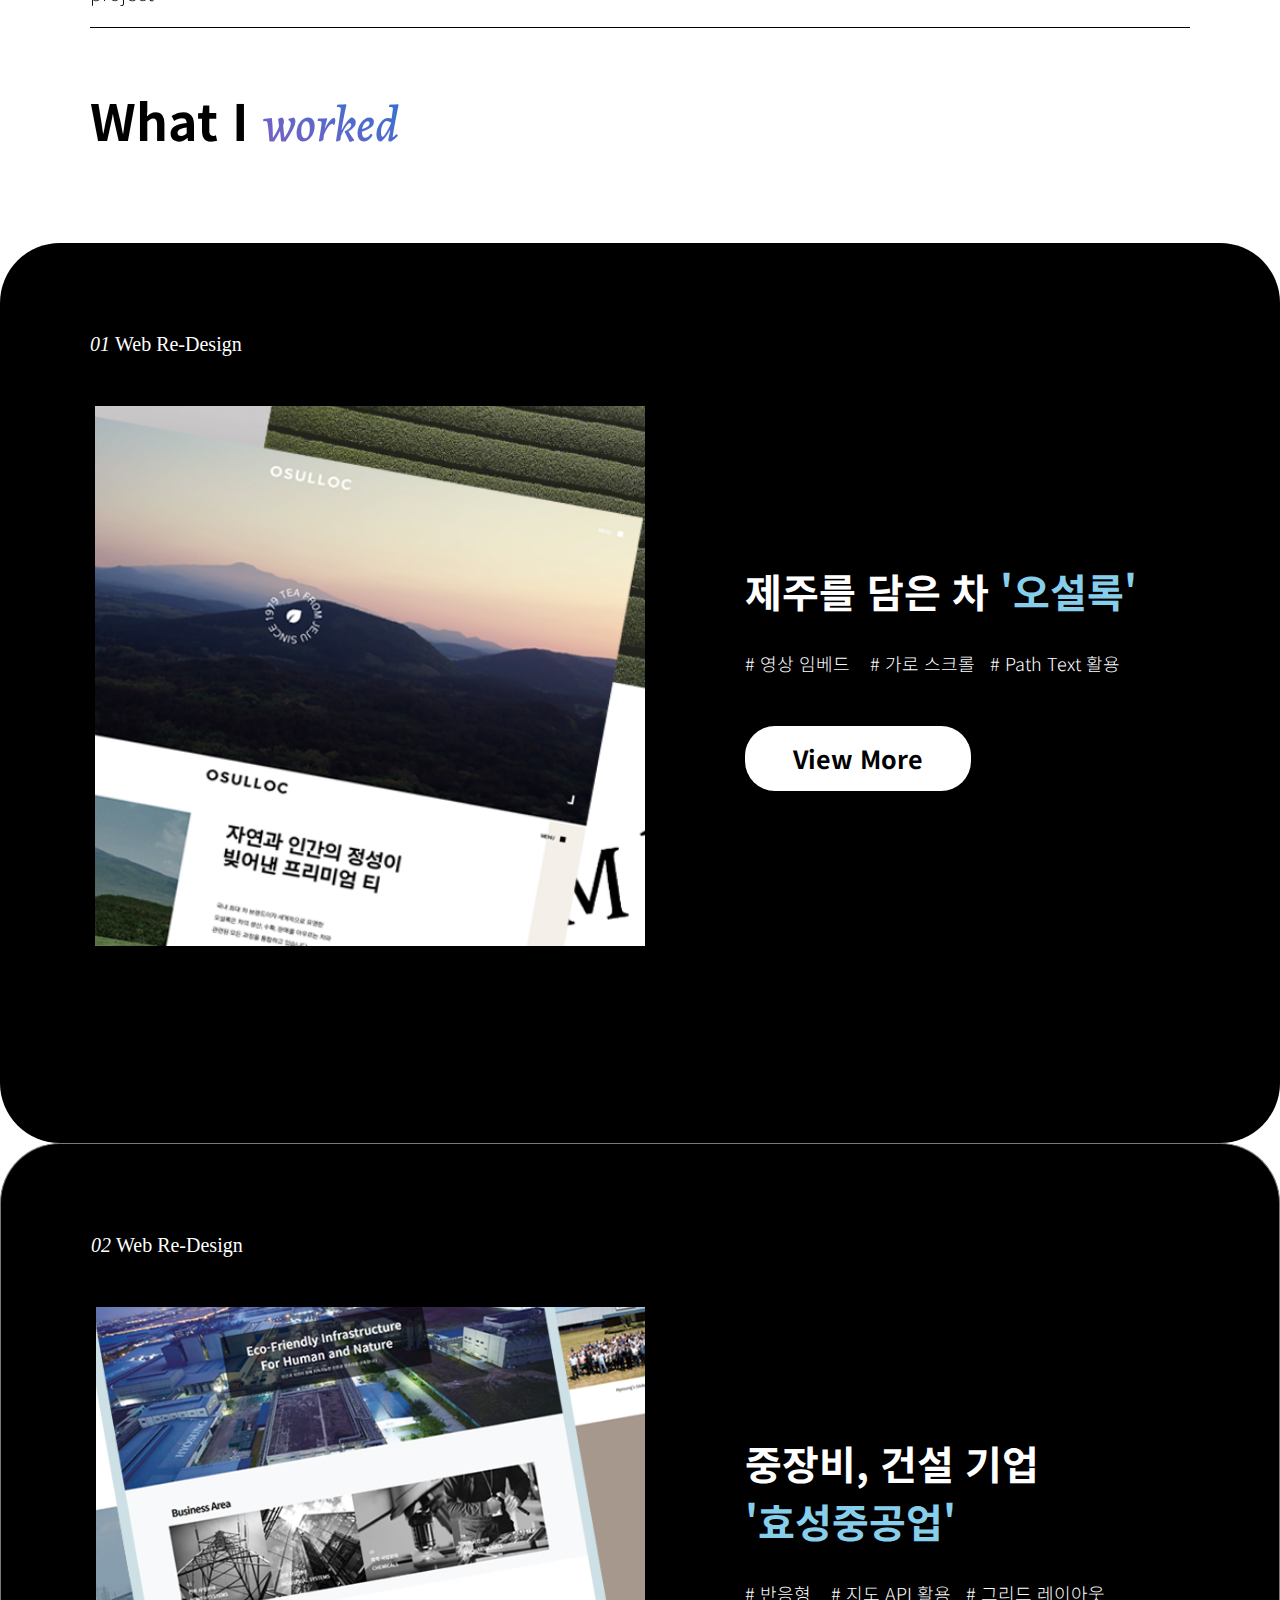
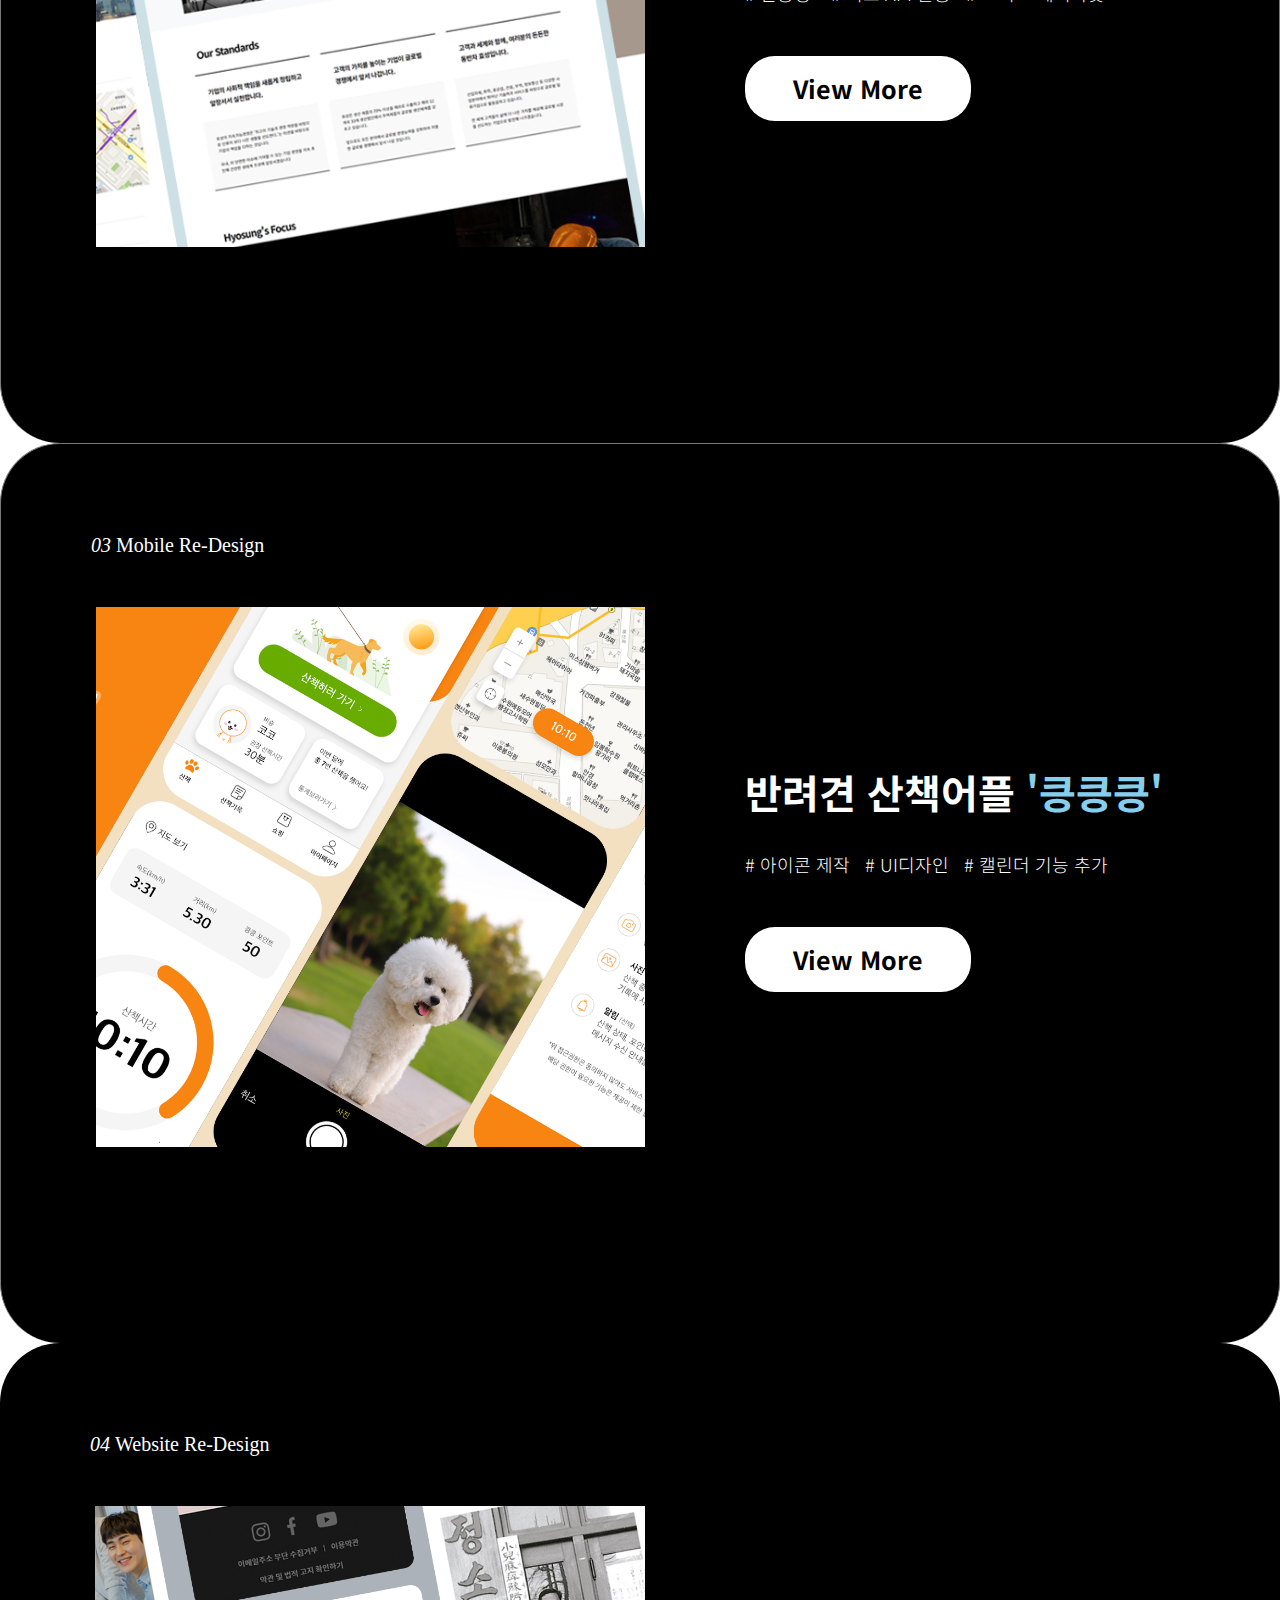
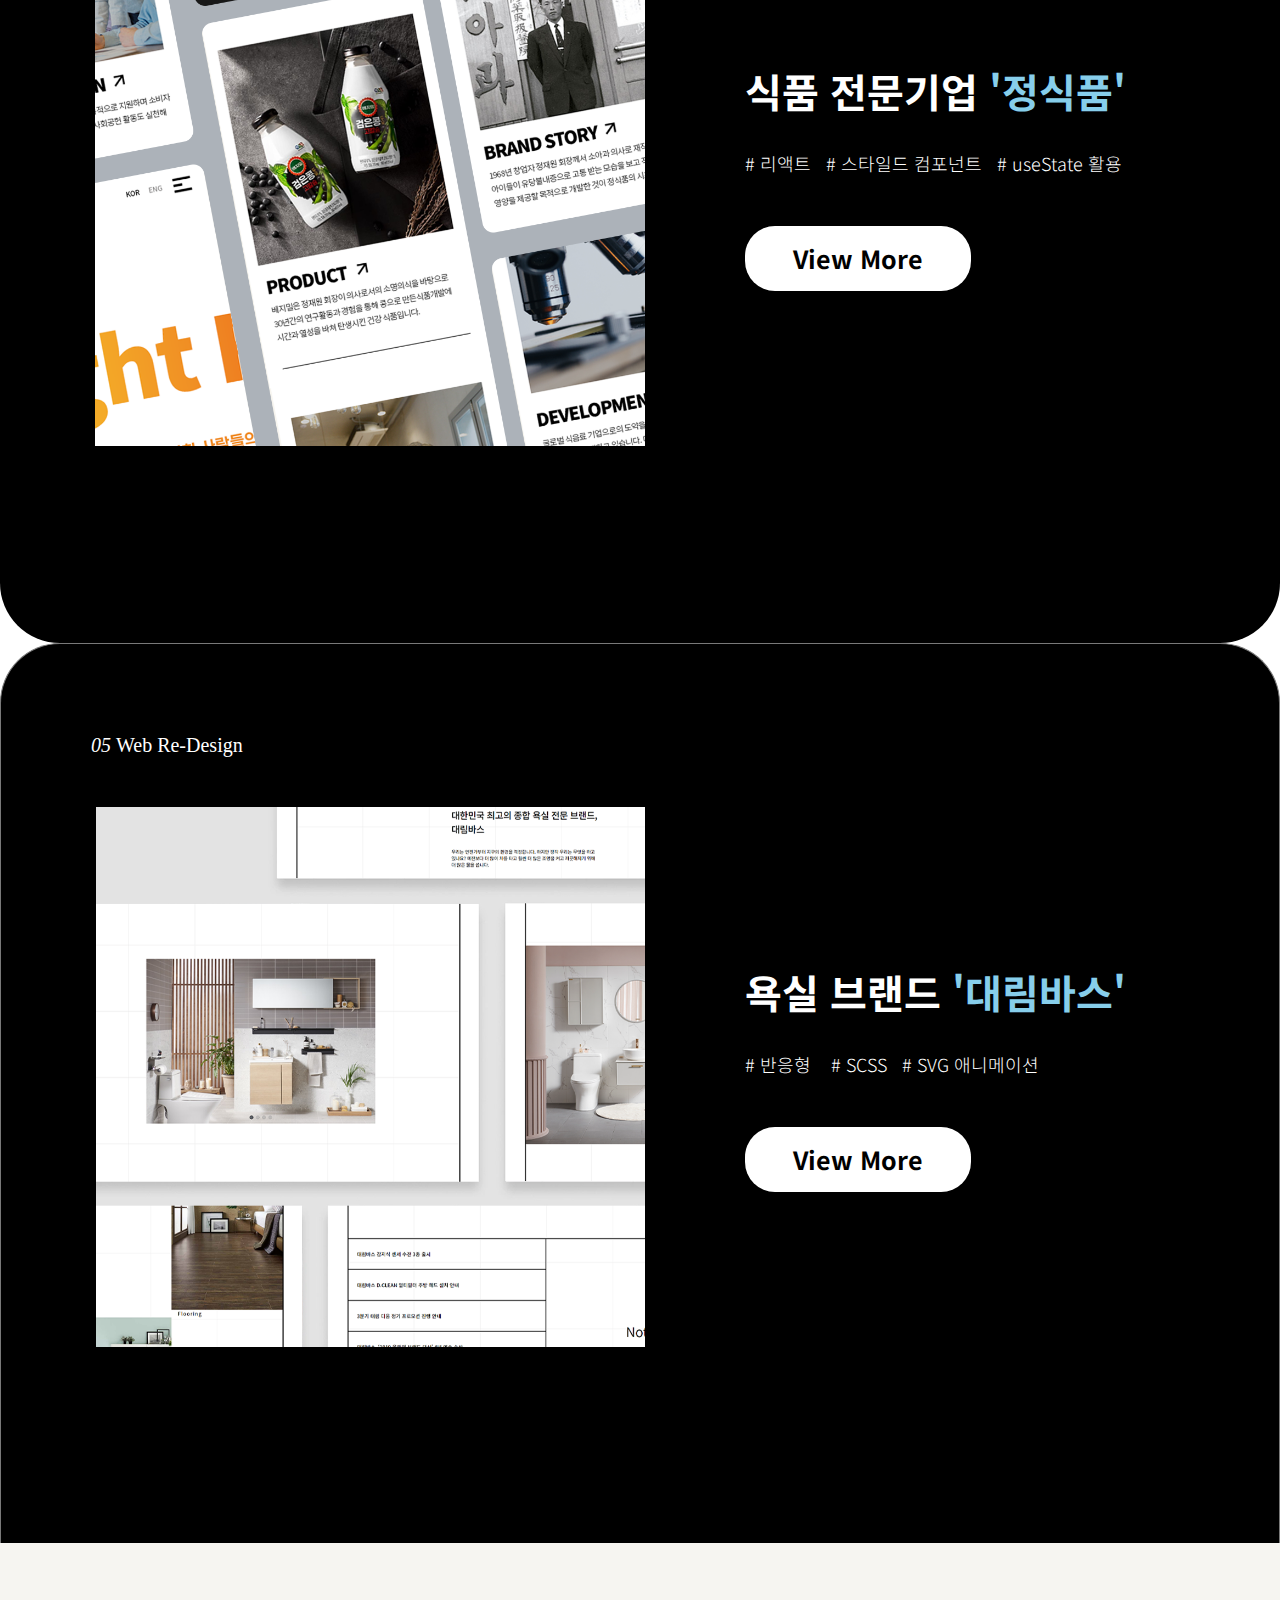
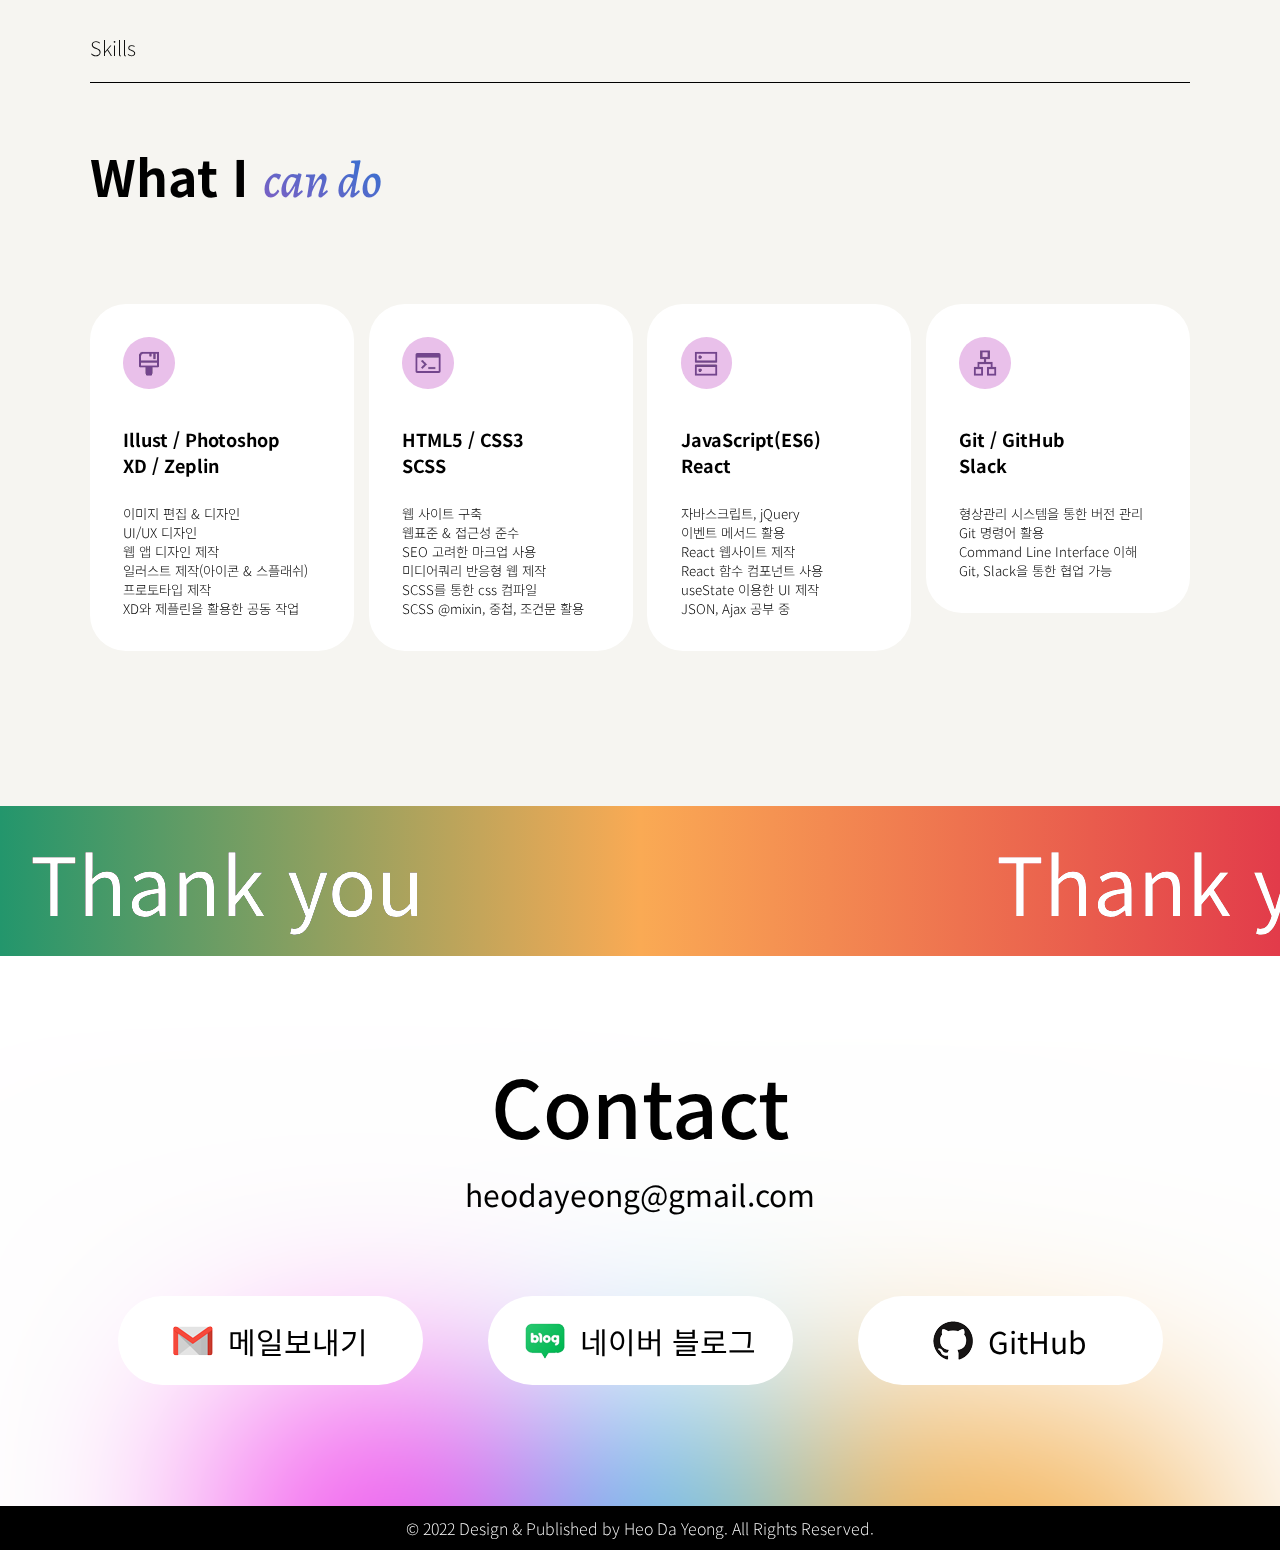
==== commit 403c4fb9: "프로젝트 수정" ====
--- a/index.html
+++ b/index.html
@@ -262,9 +262,11 @@
           <ul class="skillList_text">
             <li>이미지 편집 & 디자인</li>
             <li>UI/UX 디자인</li>
+            <li>웹 앱 디자인 제작</li>
             <li>일러스트 제작(아이콘 & 스플래쉬)</li>
             <li>프로토타입 제작</li>
             <li>XD와 제플린을 활용한 공동 작업</li>
+            <li></li>
           </ul>
         </li>
         <li>
@@ -278,6 +280,7 @@
             <li>SEO 고려한 마크업 사용</li>
             <li>미디어쿼리 반응형 웹 제작</li>
             <li>SCSS를 통한 css 컴파일</li>
+            <li>SCSS @mixin, 중첩, 조건문 활용</li>
           </ul>
         </li>
         <li>
@@ -286,11 +289,12 @@
           </div>
           <h2>JavaScript(ES6) <span class="block">React</span></h2>
           <ul class="skillList_text">
-            <li>ES6 자바스크립트 활용</li>
-            <li>React 페이지 제작</li>
+            <li>자바스크립트, jQuery</li>
             <li>이벤트 메서드 활용</li>
-            <li>Swiper를 이용한 슬라이드 구현</li>
-            <li>Open API 활용</li>
+            <li>React 웹사이트 제작</li>
+            <li>React 함수 컴포넌트 사용</li>
+            <li>useState 이용한 UI 제작</li>
+            <li>JSON, Ajax 공부 중</li>
           </ul>
         </li>
         <li>
--- a/portfolio.css
+++ b/portfolio.css
@@ -52,7 +52,7 @@
   position: fixed;
   top: 0;
   overflow: hidden;
-  z-index: 9999;
+  z-index: 9998;
 }
 header h1 {
   text-indent: -9999px;
@@ -234,7 +234,8 @@
   color: #fff;
   padding: 90px;
   position: sticky;
-  top: 20px;
+  top: 80px;
+  z-index: 9997;
 }
 .projectBox > li:nth-child(2),
 .projectBox > li:nth-child(3),
@@ -326,19 +327,18 @@
   width: 100%;
   height: 100%;
   background-color: #f6f5f1;
-  border-top-left-radius: 60px;
-  border-top-right-radius: 60px;
   padding: 90px;
 }
 .skillList {
   width: 100%;
+  height: 100%;
   display: flex;
   justify-content: space-between;
-  margin: 65px auto 0px;
+  margin: 65px auto;
 }
 .skillList li {
   width: 24%;
-  height: 26.042vw;
+  height: 100%;
   border-radius: 36px;
   background-color: #fff;
   padding: 2.6041666666666665vw;
@@ -457,11 +457,11 @@
   width: 100%;
   background-color: #000;
   font-weight: 200;
-  font-size: 1.2rem;
+  font-size: 1rem;
   color: #fff;
   display: grid;
   place-items: center;
-  padding: 30px 20px;
+  padding: 10px 20px;
 }
 
 /* 마우스 이벤트 */
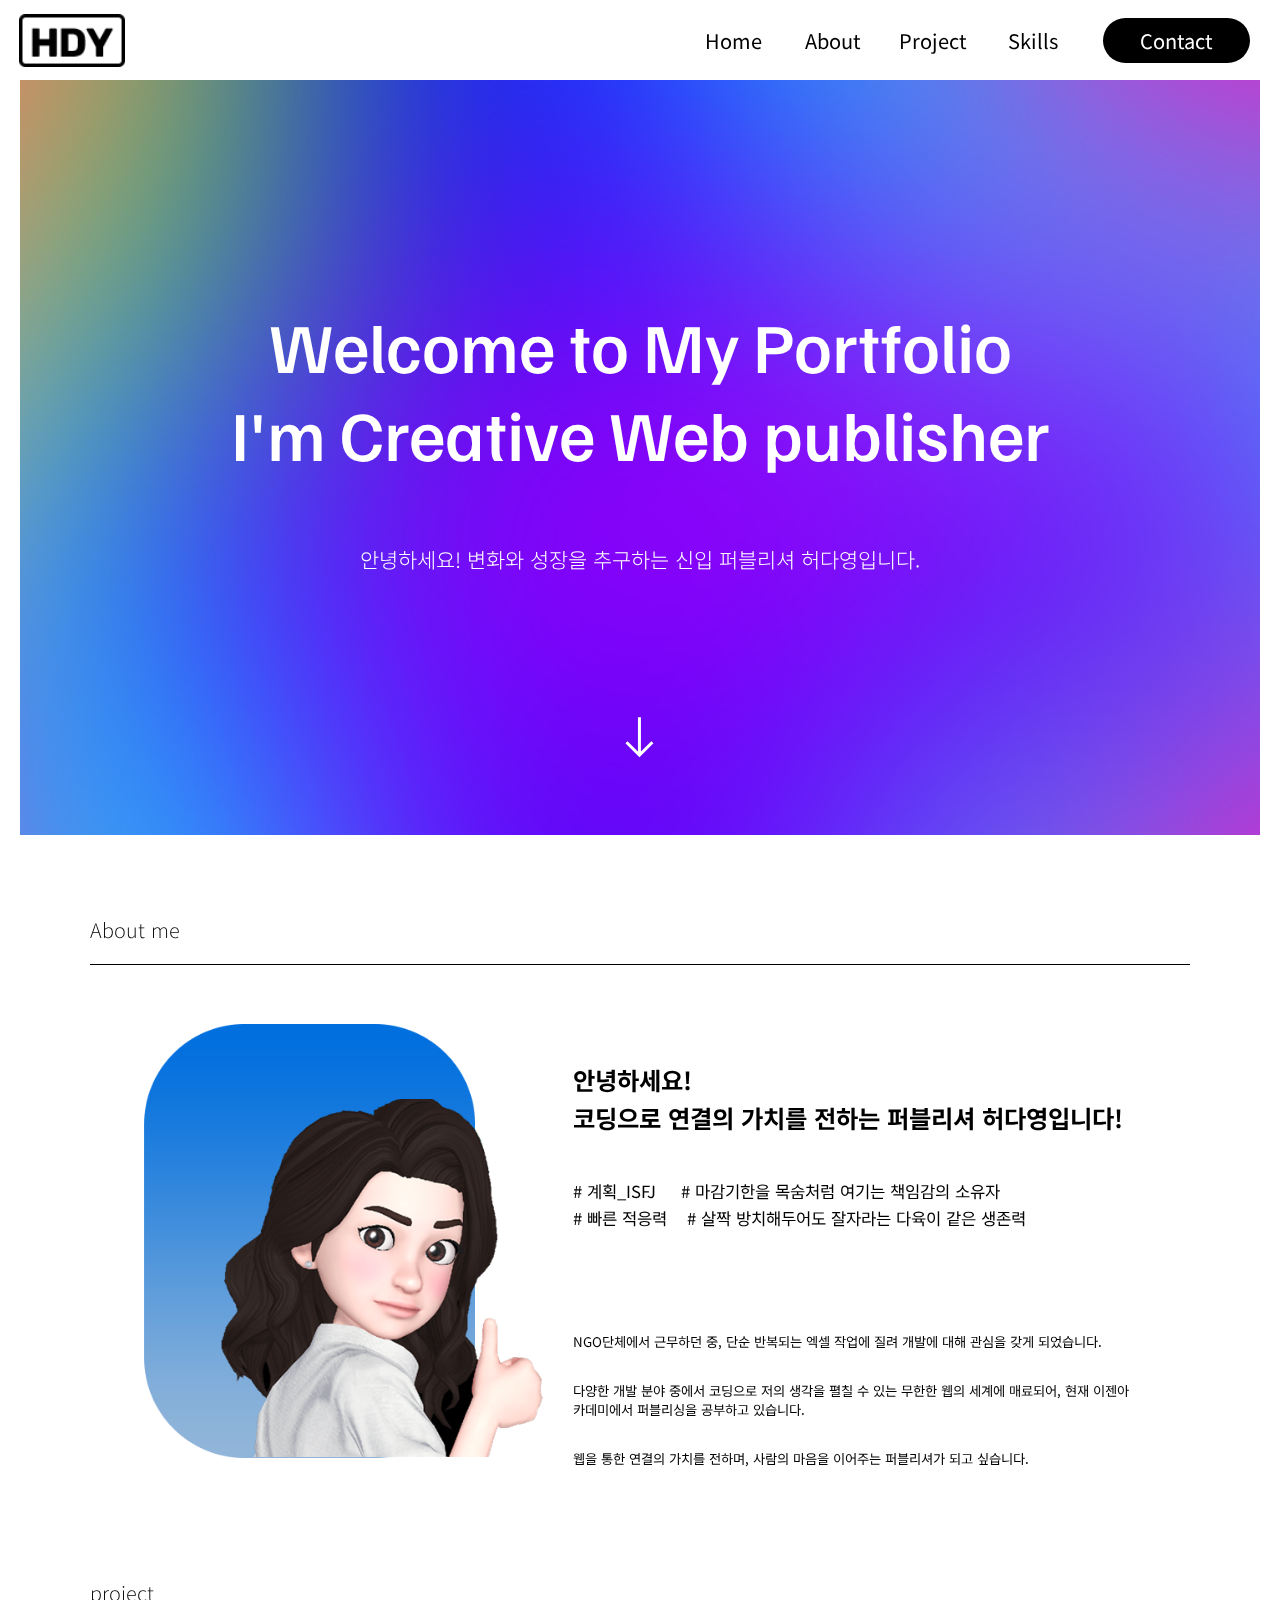
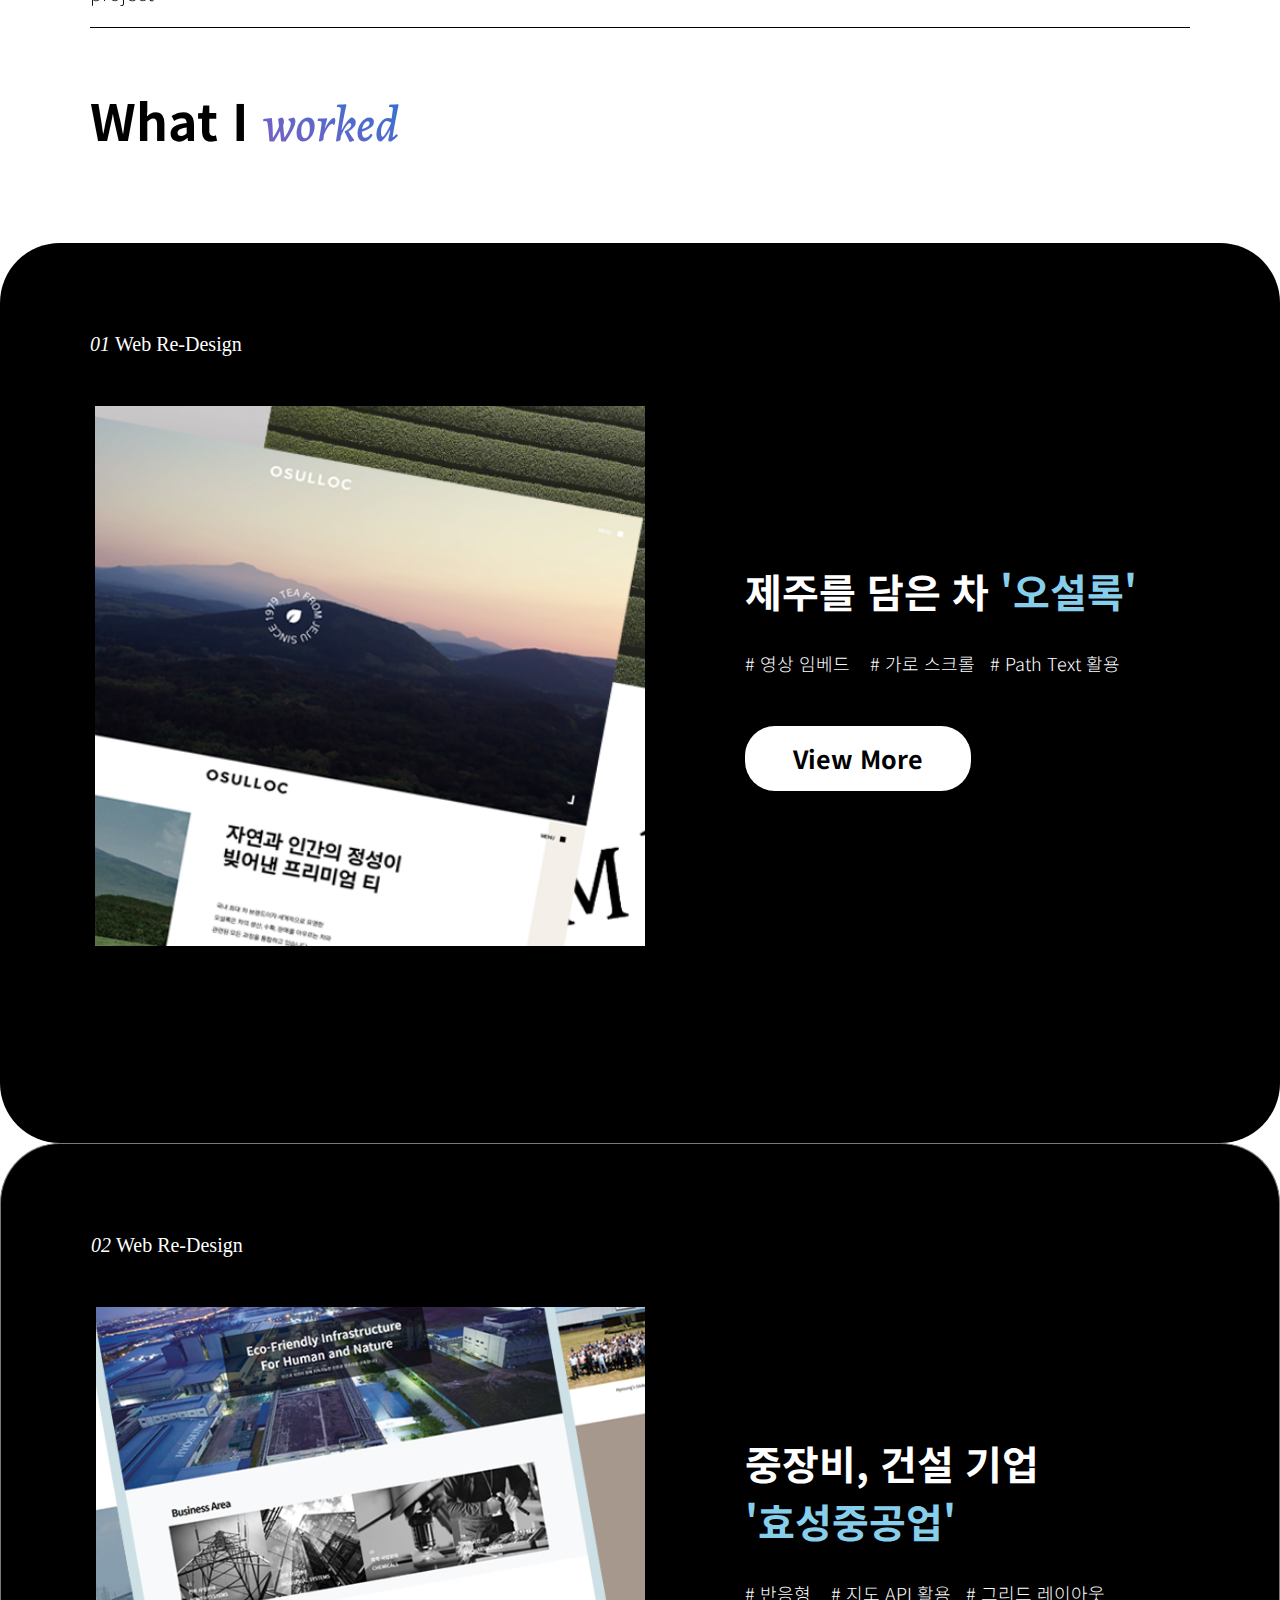
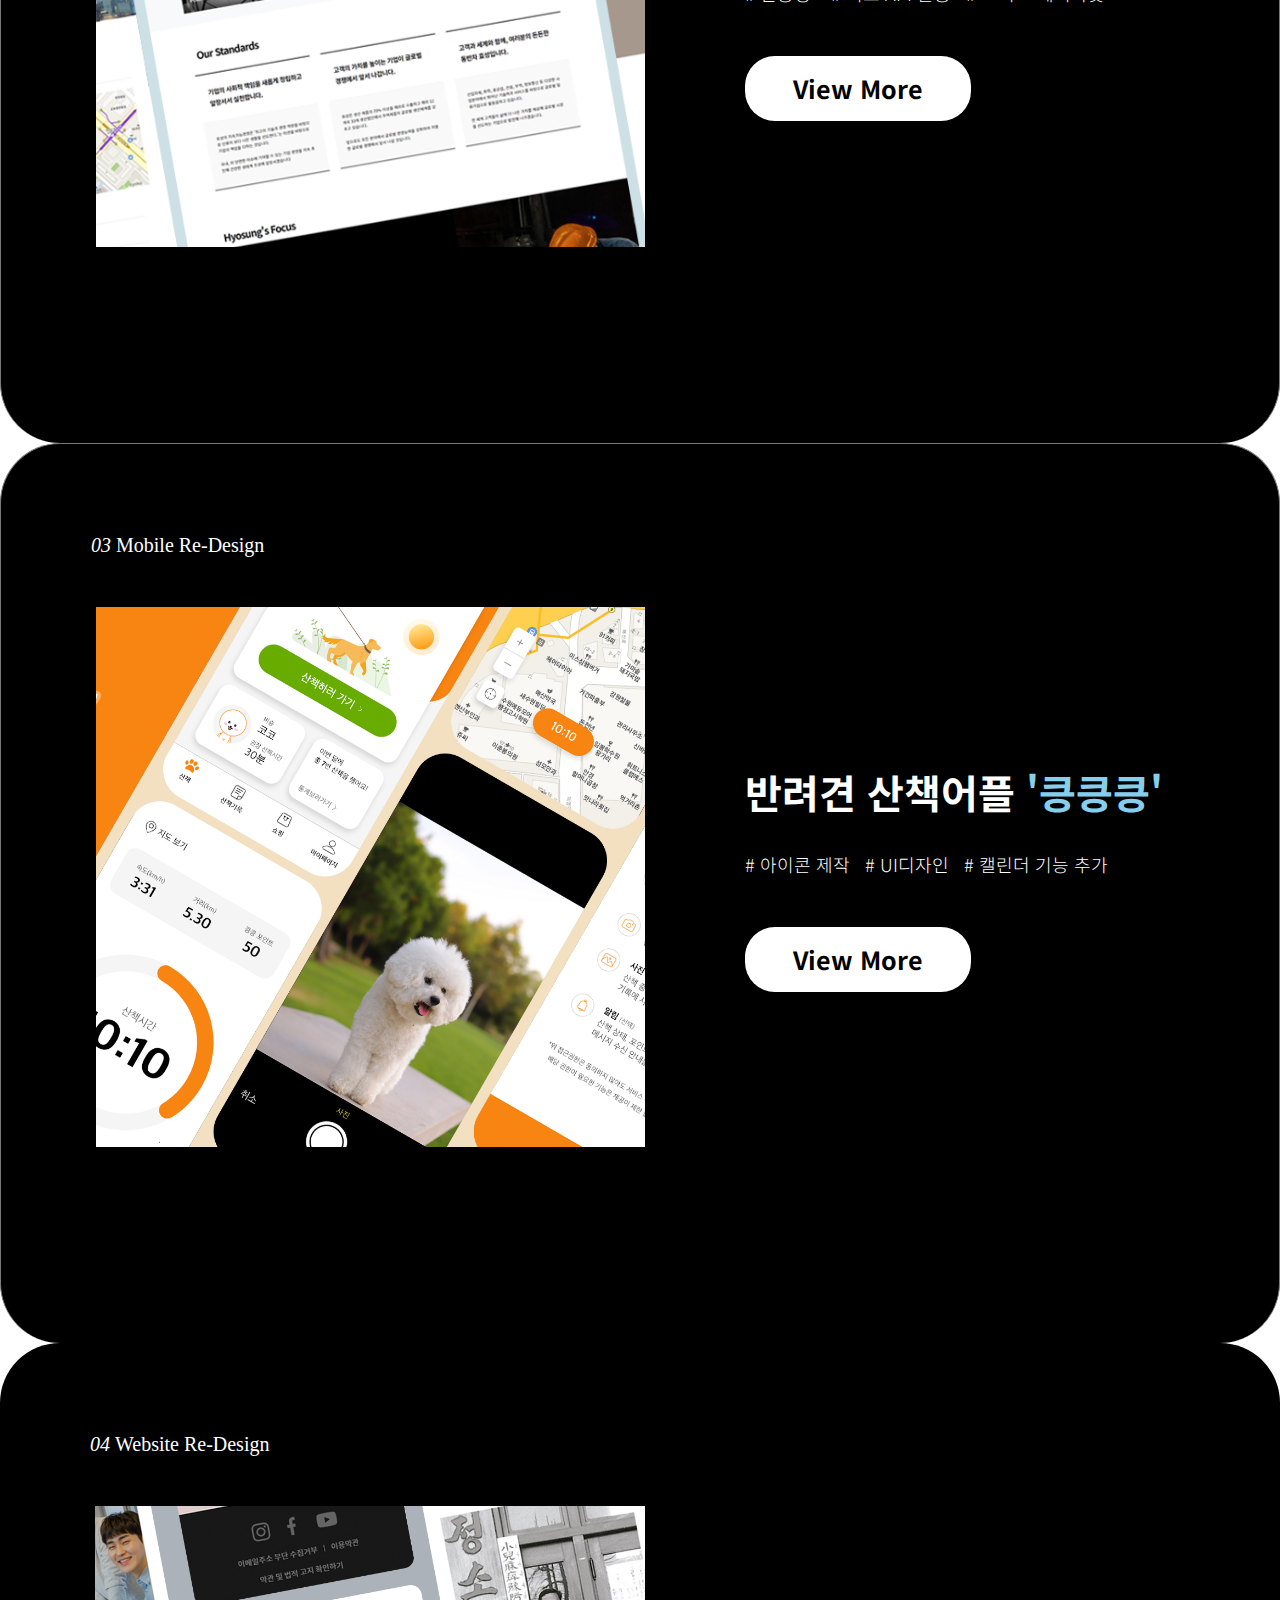
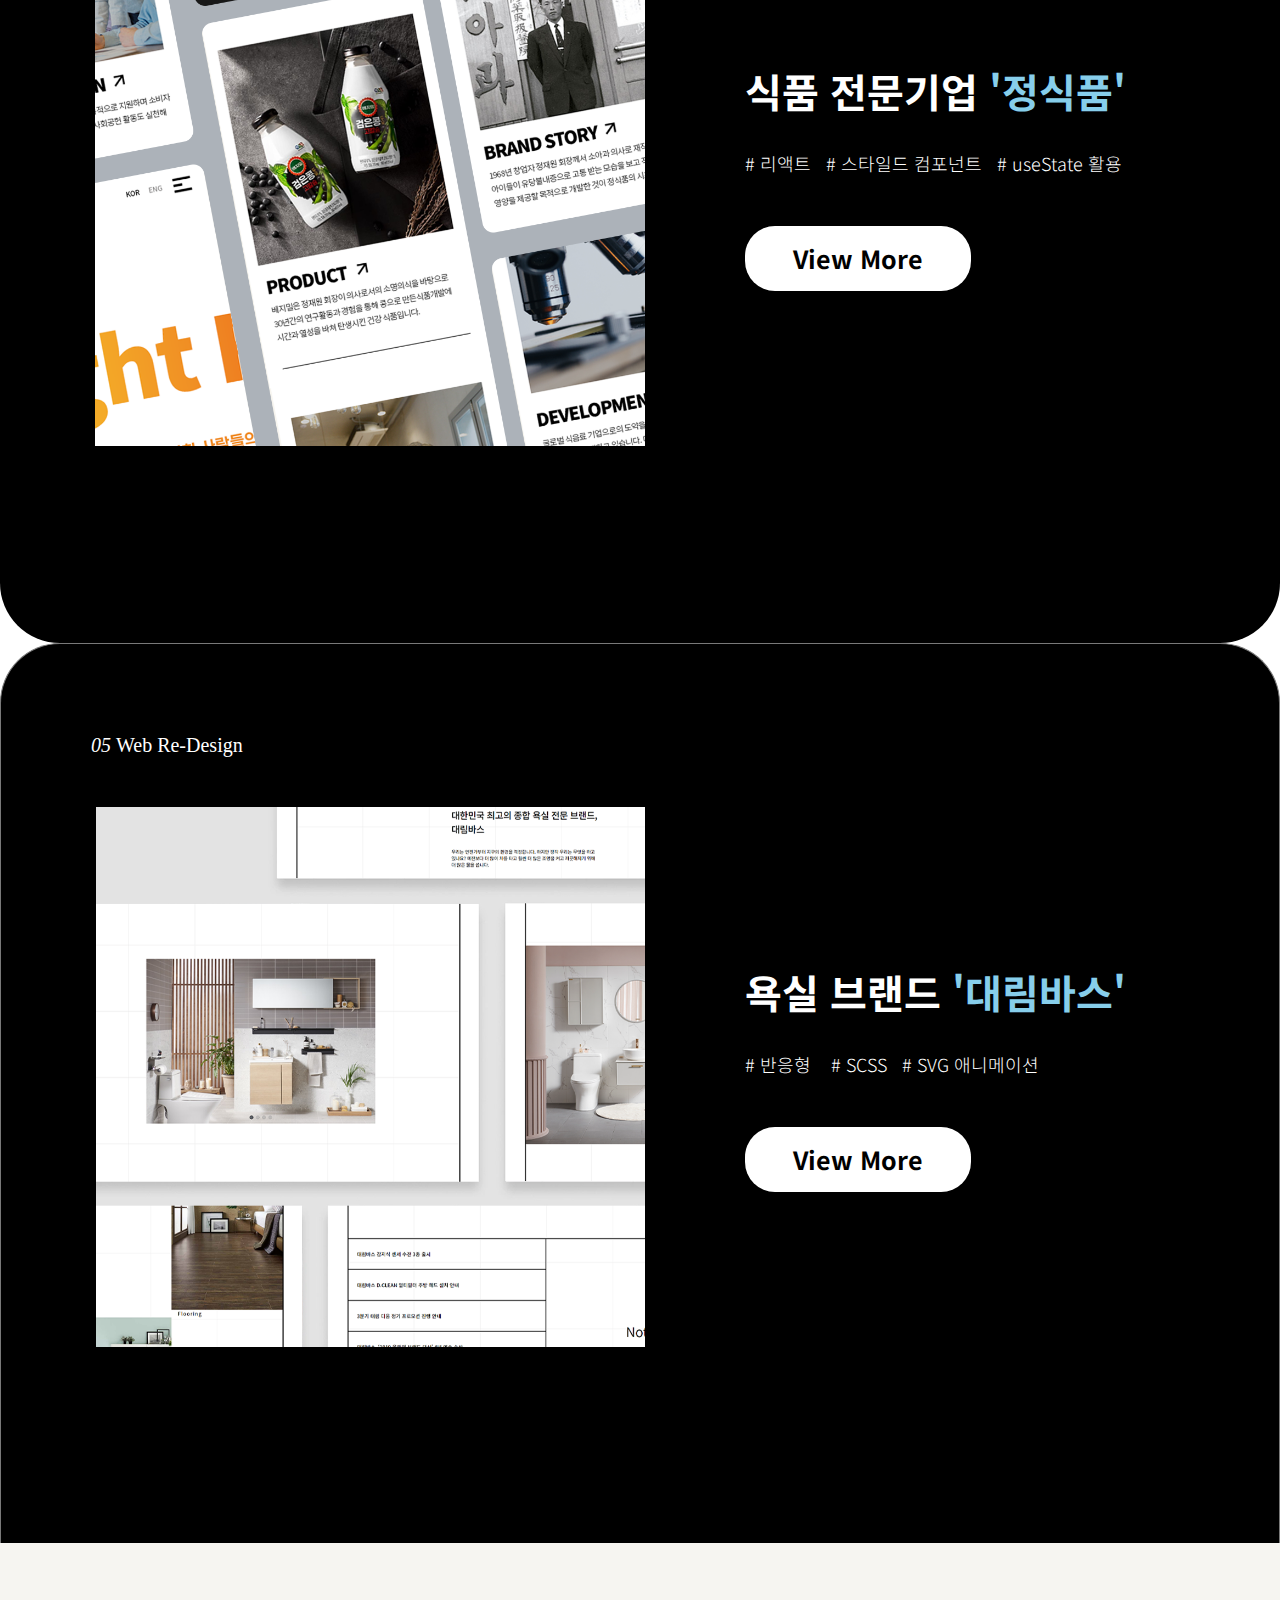
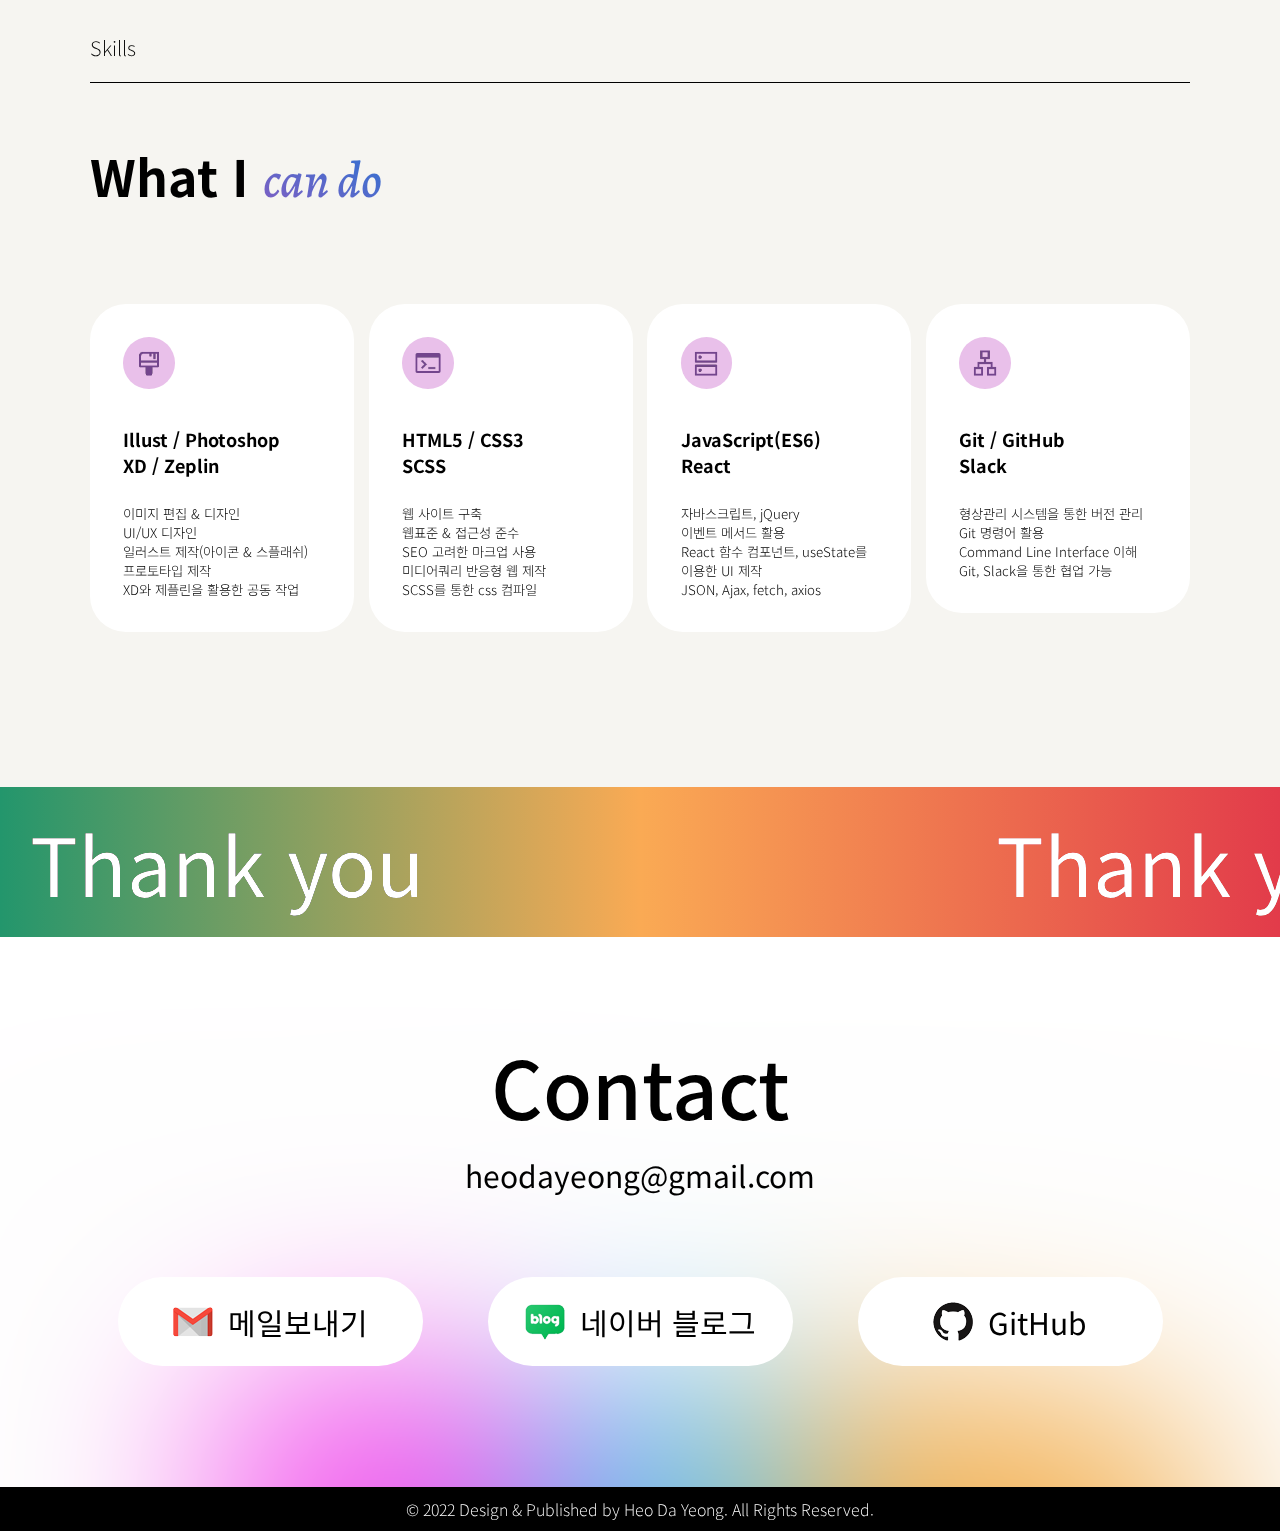
==== commit 3939d11b: "프로젝트 수정" ====
--- a/index.html
+++ b/index.html
@@ -262,7 +262,6 @@
           <ul class="skillList_text">
             <li>이미지 편집 & 디자인</li>
             <li>UI/UX 디자인</li>
-            <li>웹 앱 디자인 제작</li>
             <li>일러스트 제작(아이콘 & 스플래쉬)</li>
             <li>프로토타입 제작</li>
             <li>XD와 제플린을 활용한 공동 작업</li>
@@ -280,7 +279,6 @@
             <li>SEO 고려한 마크업 사용</li>
             <li>미디어쿼리 반응형 웹 제작</li>
             <li>SCSS를 통한 css 컴파일</li>
-            <li>SCSS @mixin, 중첩, 조건문 활용</li>
           </ul>
         </li>
         <li>
@@ -291,10 +289,8 @@
           <ul class="skillList_text">
             <li>자바스크립트, jQuery</li>
             <li>이벤트 메서드 활용</li>
-            <li>React 웹사이트 제작</li>
-            <li>React 함수 컴포넌트 사용</li>
-            <li>useState 이용한 UI 제작</li>
-            <li>JSON, Ajax 공부 중</li>
+            <li>React 함수 컴포넌트, useState를 이용한 UI 제작</li>
+            <li>JSON, Ajax, fetch, axios</li>
           </ul>
         </li>
         <li>
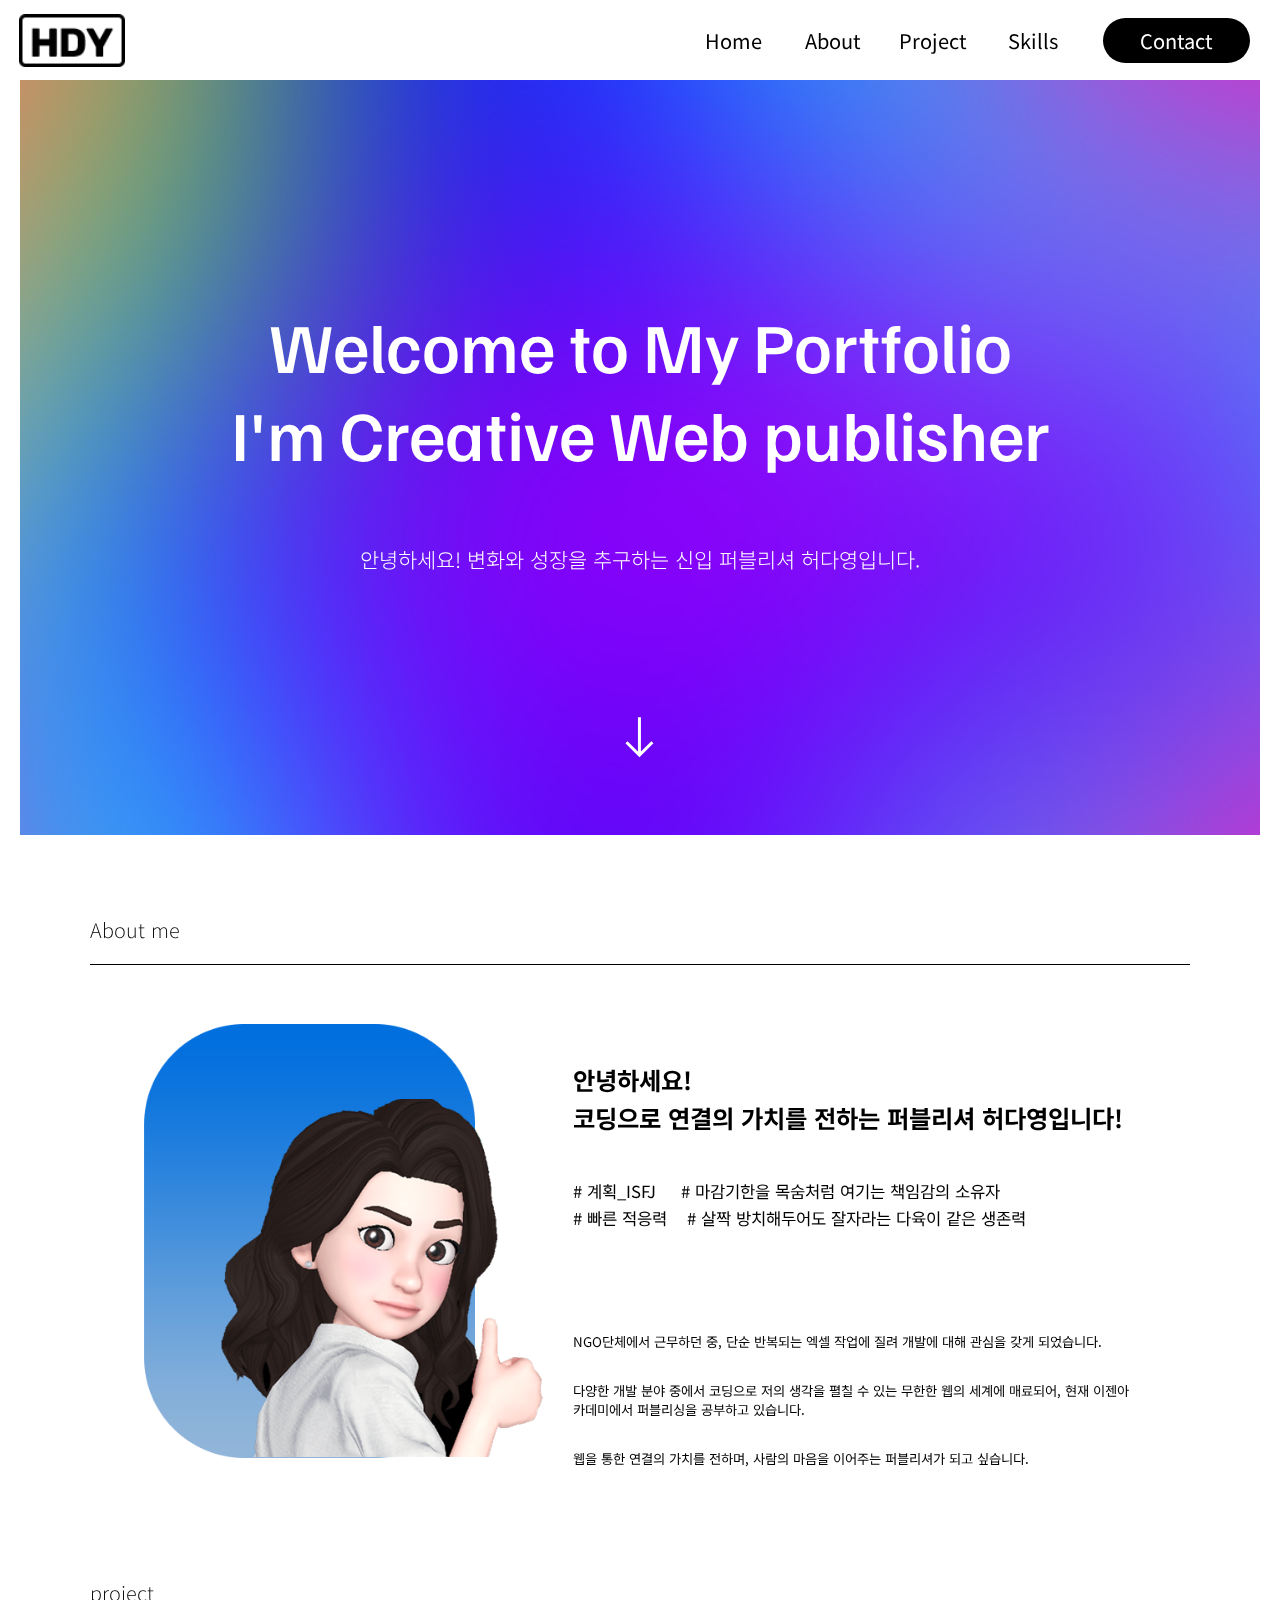
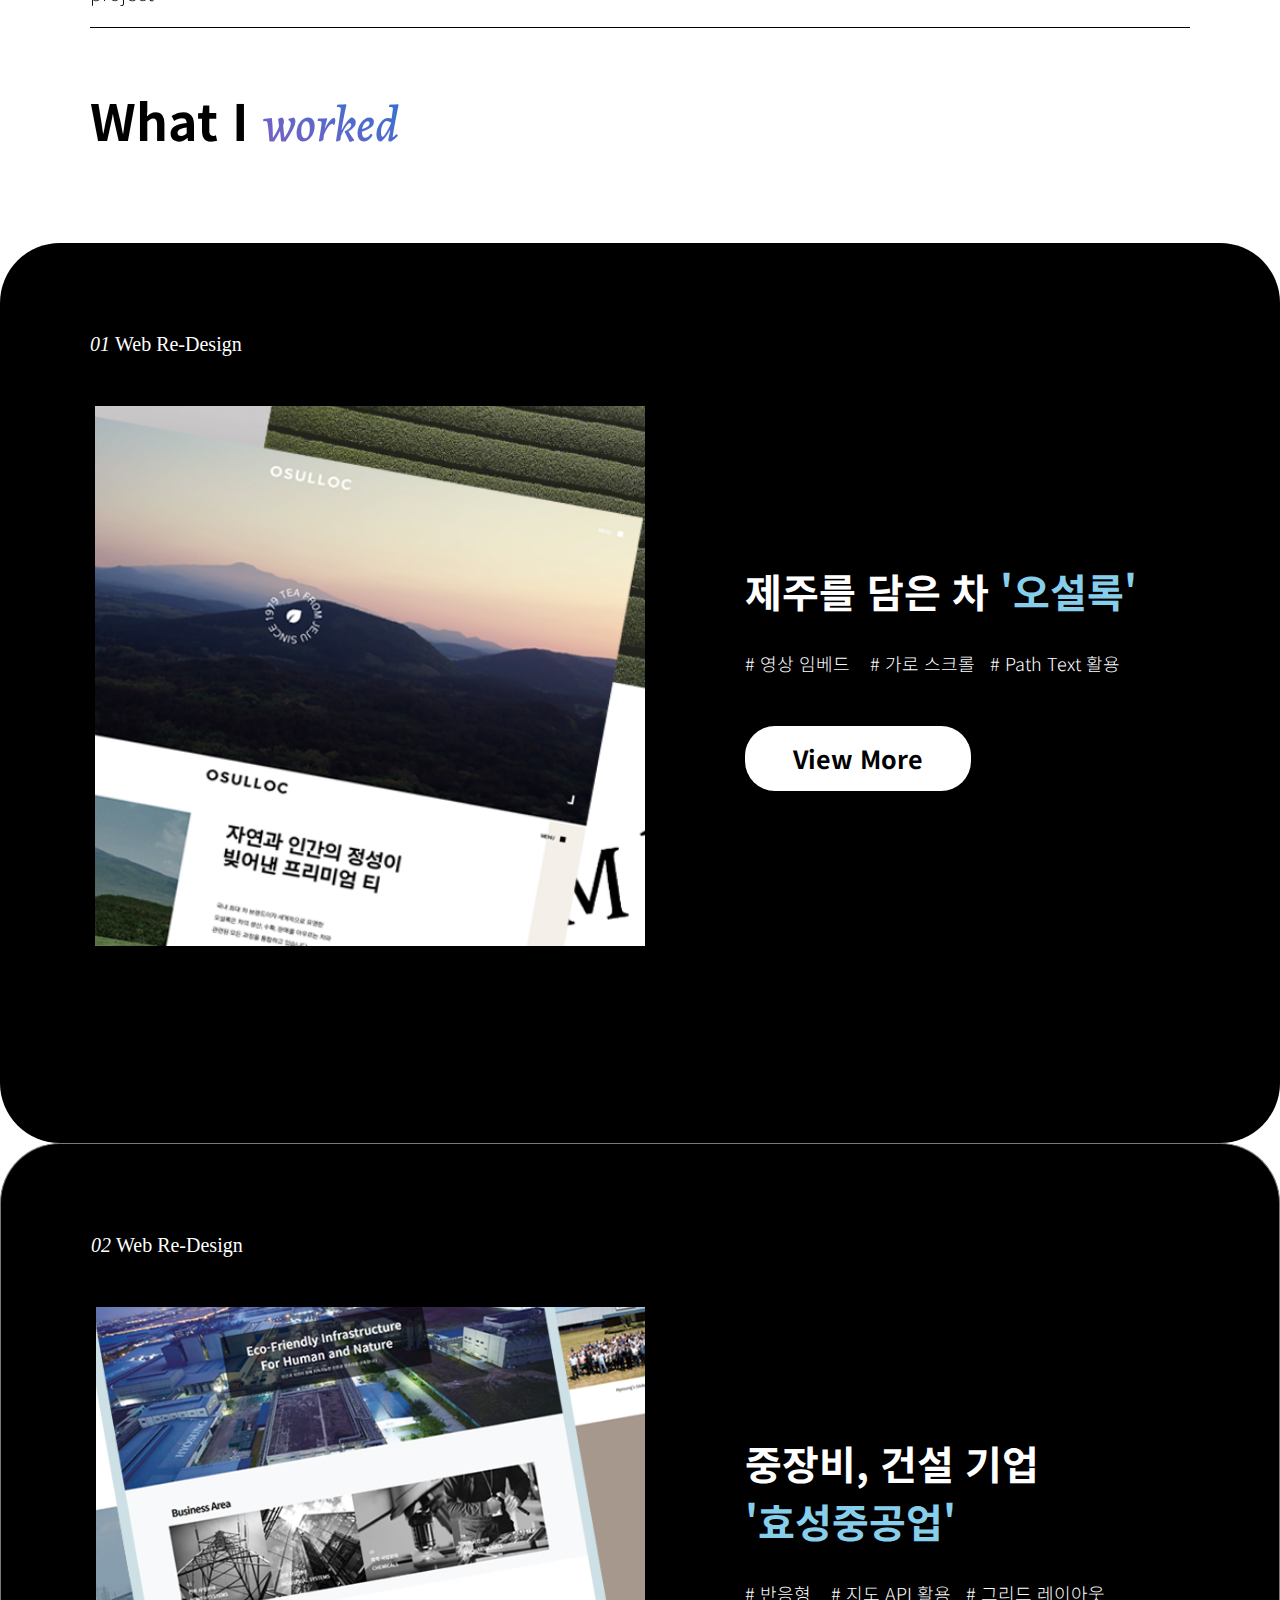
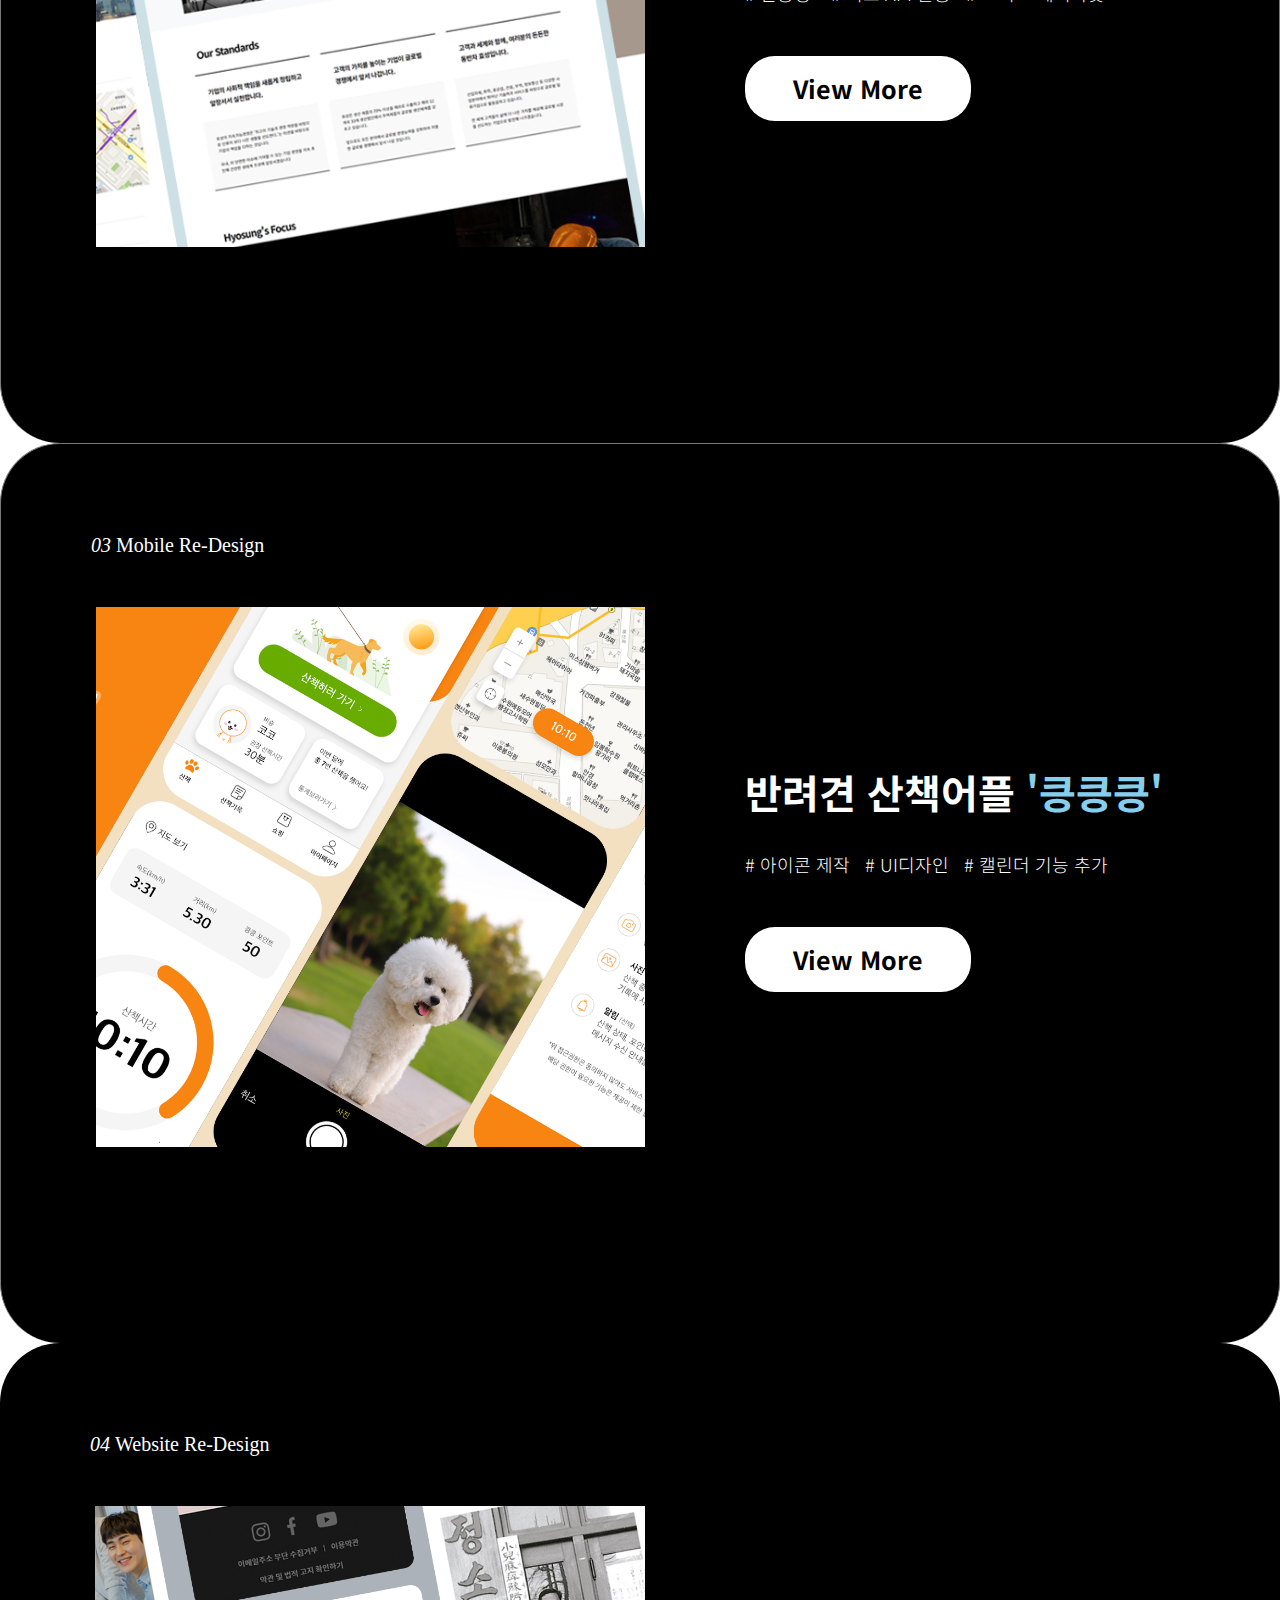
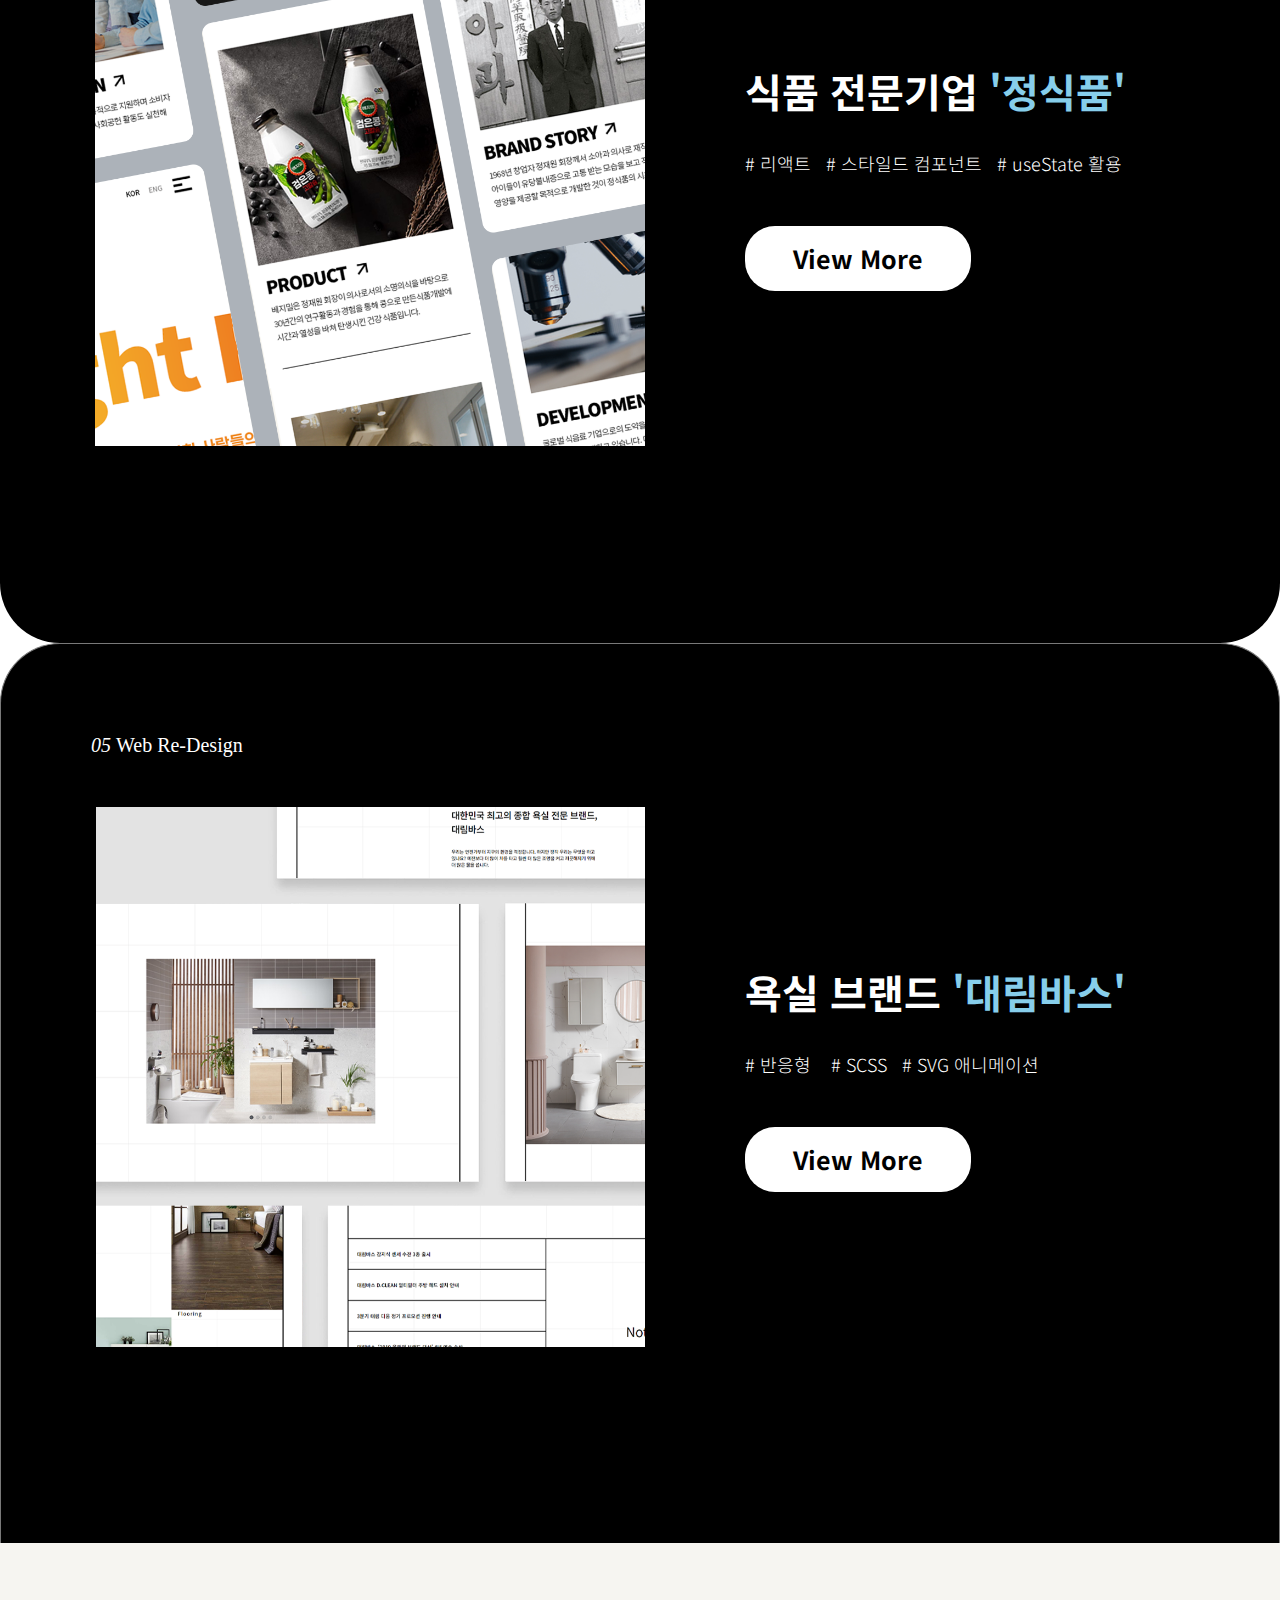
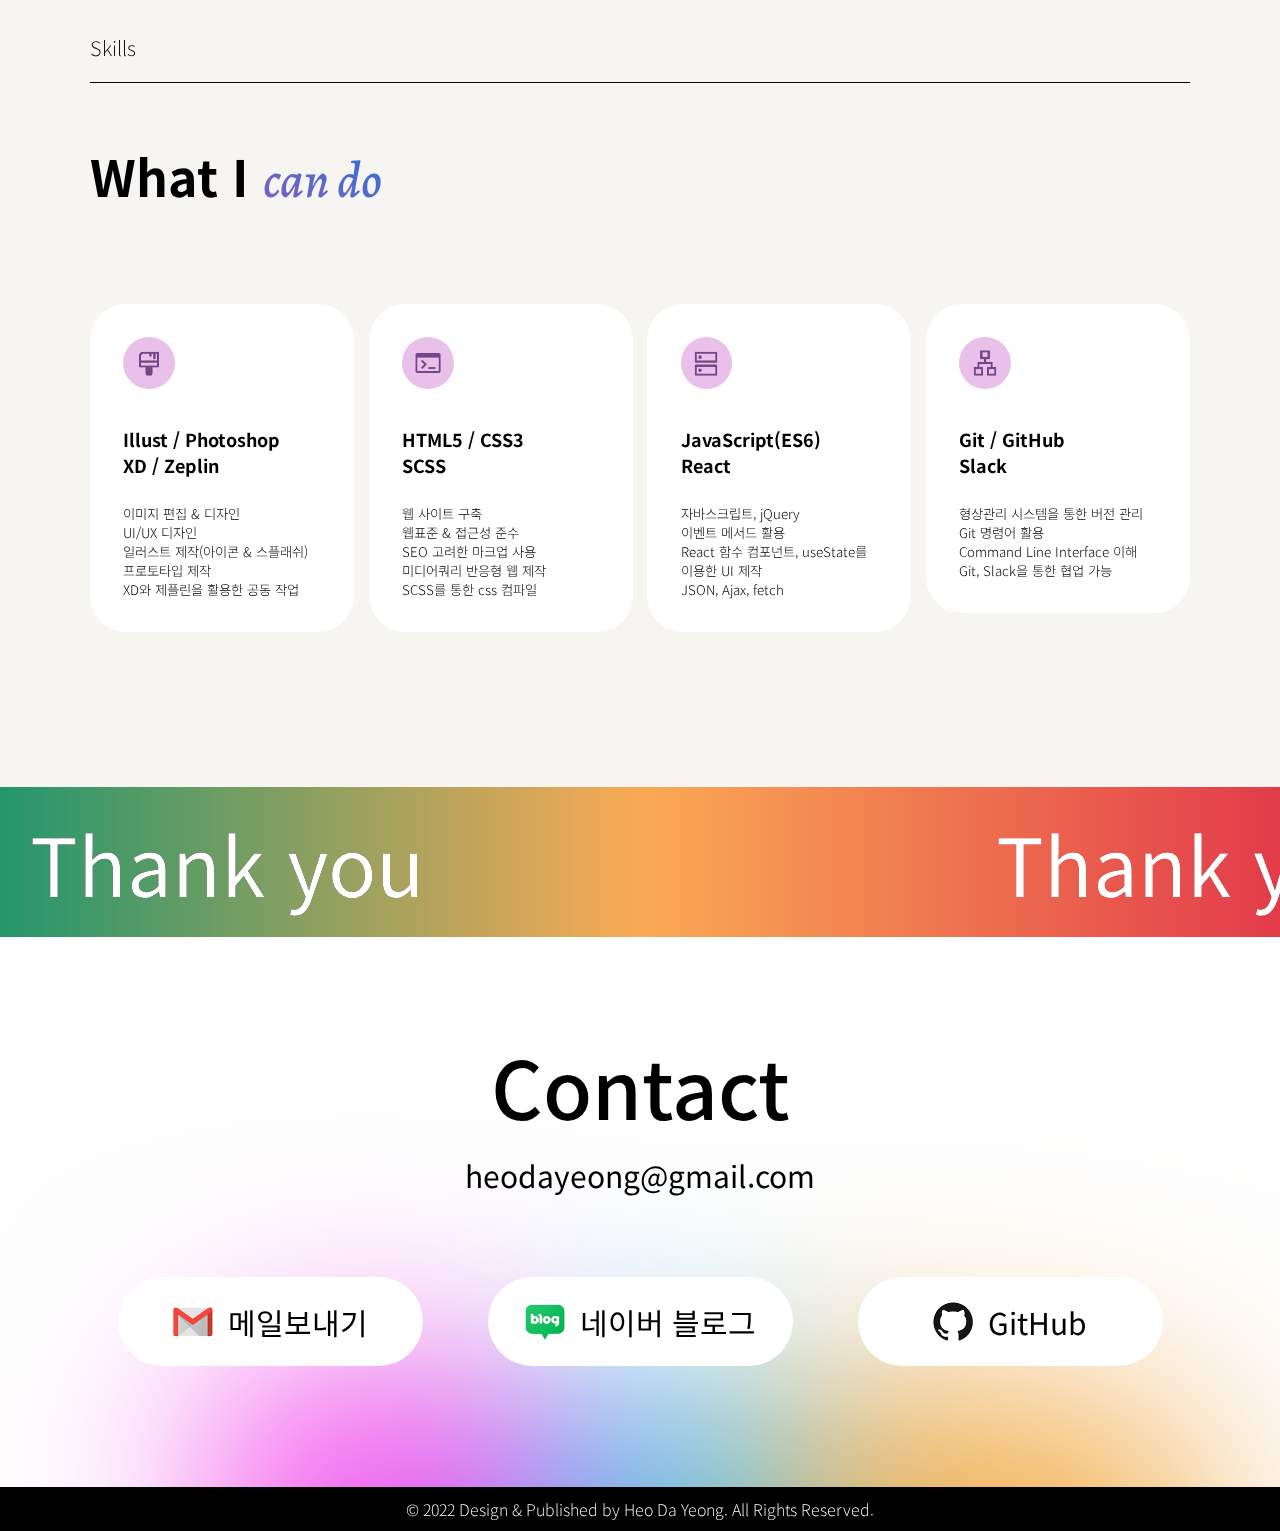
==== commit 77bf072d: "포트폴리오 수정" ====
--- a/index.html
+++ b/index.html
@@ -290,7 +290,7 @@
             <li>자바스크립트, jQuery</li>
             <li>이벤트 메서드 활용</li>
             <li>React 함수 컴포넌트, useState를 이용한 UI 제작</li>
-            <li>JSON, Ajax, fetch, axios</li>
+            <li>JSON, Ajax, fetch</li>
           </ul>
         </li>
         <li>
@@ -345,7 +345,5 @@
     </footer>
     <!-- 마우스 이벤트 -->
     <script src="https://cpwebassets.codepen.io/assets/common/stopExecutionOnTimeout-1b93190375e9ccc259df3a57c1abc0e64599724ae30d7ea4c6877eb615f89387.js"></script>
-
-    <script></script>
   </body>
 </html>
